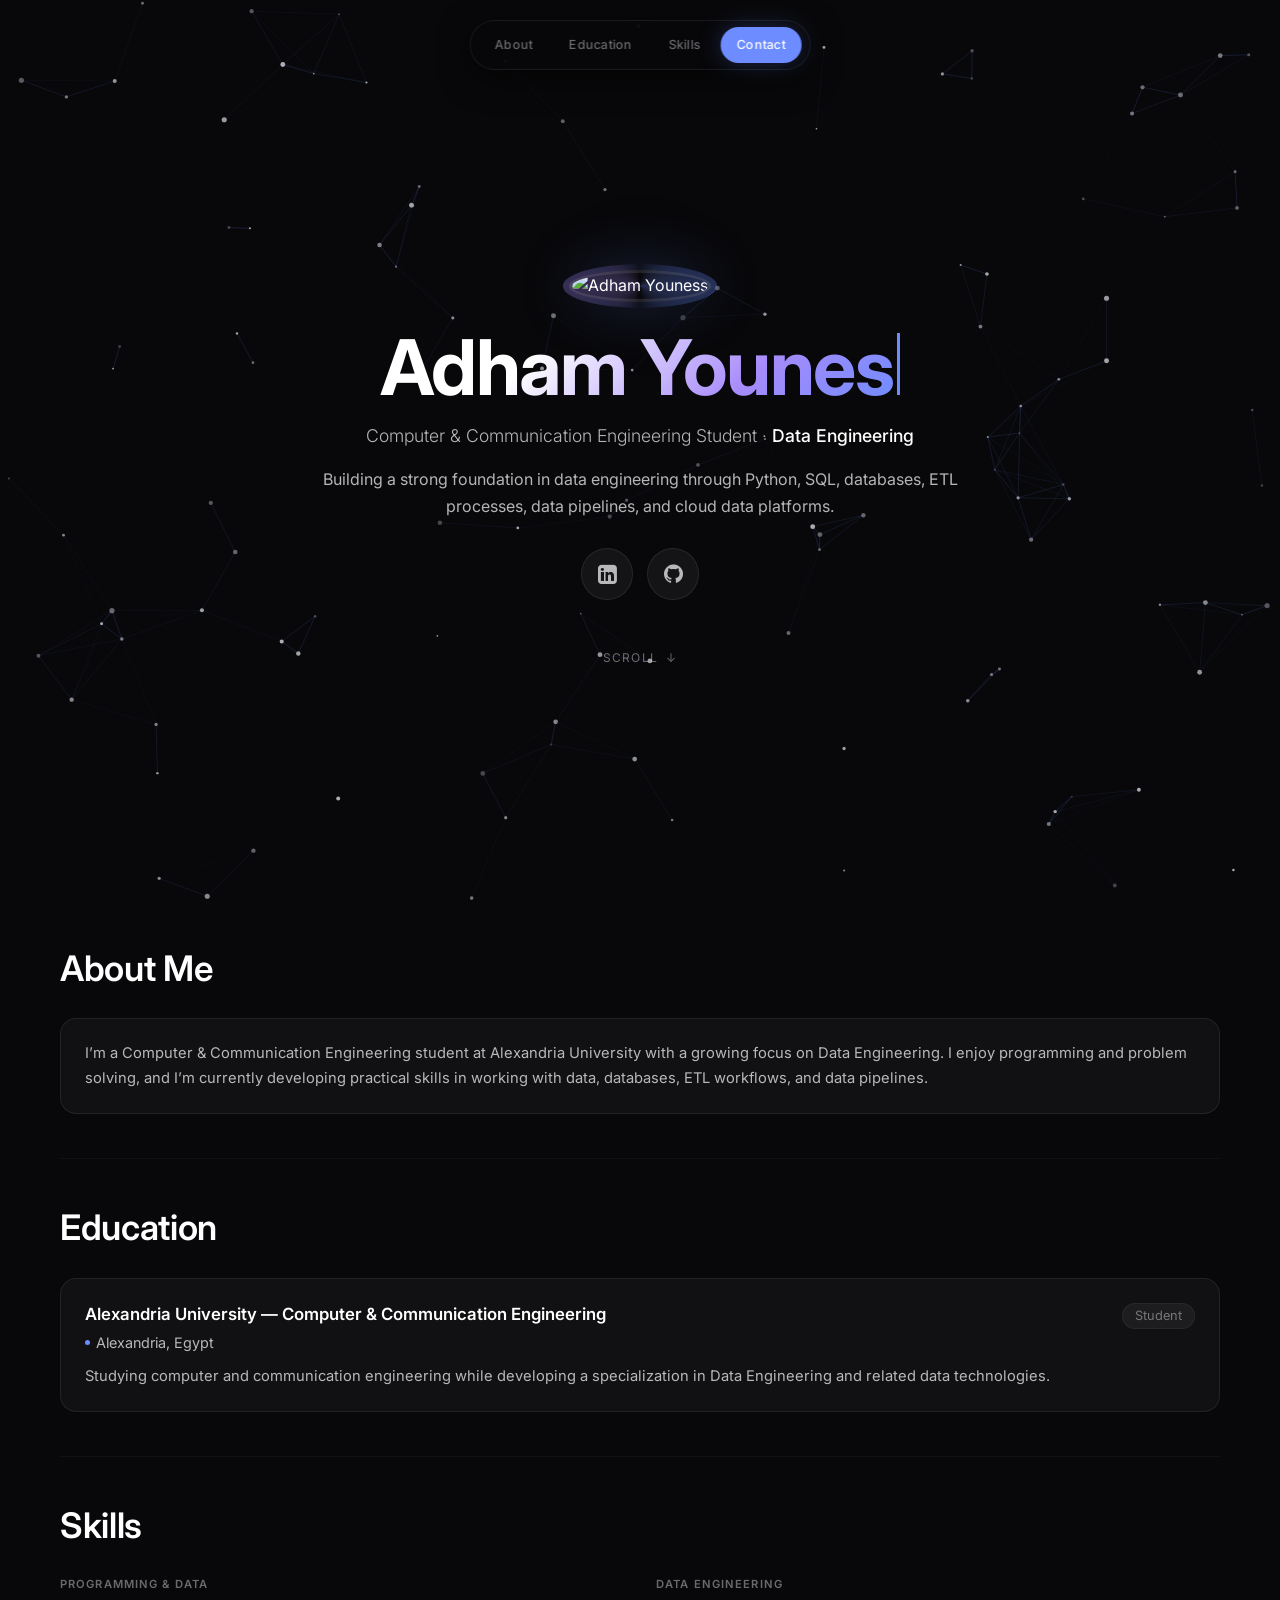
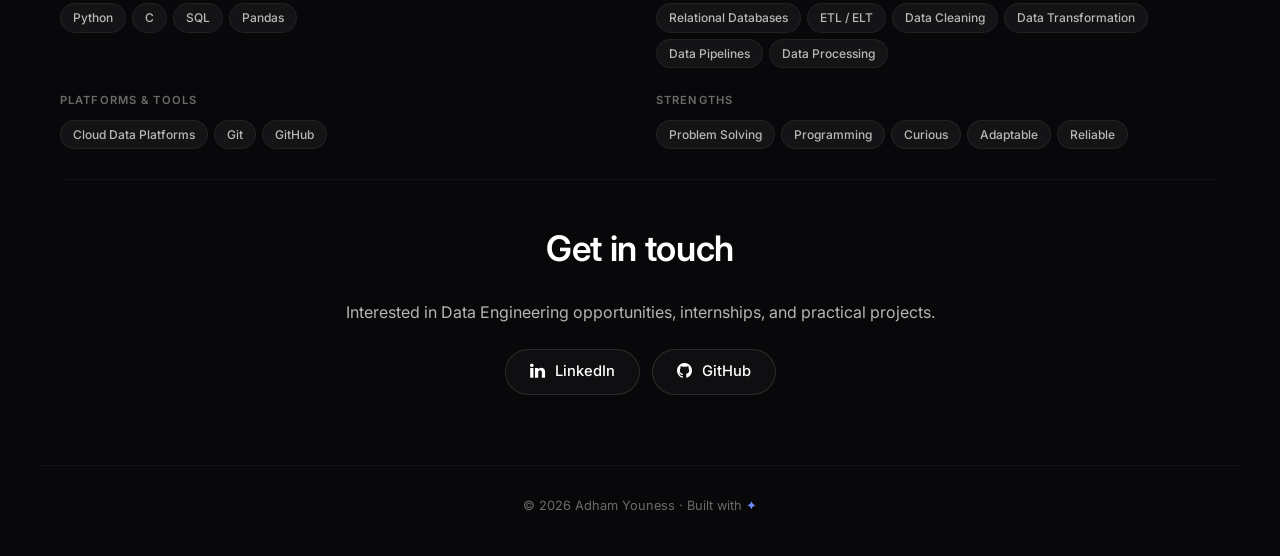
==== index.html @ f1d26a6b "Add files via upload" ====
<!DOCTYPE html>
<html lang="en">
<head>
    <meta charset="UTF-8">
    <meta name="viewport" content="width=device-width, initial-scale=1.0">
    <title>Adham Youness — Data Engineering Student</title>
    <meta name="description" content="Adham Youness — Computer & Communication Engineering student focused on Data Engineering, Python, SQL, databases, ETL and data pipelines.">

    <link rel="preconnect" href="https://fonts.googleapis.com">
    <link rel="preconnect" href="https://fonts.gstatic.com" crossorigin>
    <link href="https://fonts.googleapis.com/css2?family=Inter:opsz,wght@14..32,300;14..32,400;14..32,600;14..32,700&display=swap" rel="stylesheet">
    <link rel="stylesheet" href="https://cdnjs.cloudflare.com/ajax/libs/font-awesome/4.7.0/css/font-awesome.min.css">
    <link rel="stylesheet" href="styles.css">
</head>

<body>
    <div id="scroll-progress"></div>
    <canvas id="particle-canvas"></canvas>

    <nav id="section-nav" aria-label="Section navigation">
        <a href="#about" class="active">About</a>
        <a href="#education">Education</a>
        <a href="#skills">Skills</a>
        <a href="#contact">Contact</a>
    </nav>

    <header id="hero">
        <div id="ppic">
            <img src="Images/profile.jpg" alt="Adham Youness">
        </div>

        <h1 class="user-name">
            <span id="typed-name"></span><span class="cursor"></span>
        </h1>

        <div id="user-info">
            <p class="subtitle">
                Computer & Communication Engineering Student · <strong>Data Engineering</strong>
            </p>

            <p class="bio">
                Building a strong foundation in data engineering through Python, SQL, databases,
                ETL processes, data pipelines, and cloud data platforms.
            </p>

            <div id="links">
                <a href="https://www.linkedin.com/in/adham-youness-449a6b227" target="_blank" rel="noopener" aria-label="LinkedIn">
                    <i class="fa fa-linkedin-square"></i>
                </a>
                <a href="https://github.com/adham678" target="_blank" rel="noopener" aria-label="GitHub">
                    <i class="fa fa-github"></i>
                </a>
            </div>

            <a class="scroll-cue" href="#about">
                <span>Scroll</span>
                <span class="arrow">↓</span>
            </a>
        </div>
    </header>

    <main>
        <section id="about" class="panel will-reveal">
            <h2>About Me</h2>

            <div class="card will-reveal">
                <p>
                    I’m a Computer & Communication Engineering student at Alexandria University
                    with a growing focus on Data Engineering. I enjoy programming and problem
                    solving, and I’m currently developing practical skills in working with data,
                    databases, ETL workflows, and data pipelines.
                </p>
            </div>
        </section>

        <section id="education" class="panel will-reveal">
            <h2>Education</h2>

            <div class="card will-reveal">
                <div class="card-head">
                    <h3>Alexandria University — Computer & Communication Engineering</h3>
                    <span class="date">Student</span>
                </div>
                <div class="org">
                    <span class="dot"></span> Alexandria, Egypt
                </div>
                <p>
                    Studying computer and communication engineering while developing a
                    specialization in Data Engineering and related data technologies.
                </p>
            </div>
        </section>

        <section id="skills" class="panel will-reveal">
            <h2>Skills</h2>

            <div class="skill-groups">
                <div class="skill-group">
                    <h4>Programming & Data</h4>
                    <div class="skill-tags">
                        <span class="skill-tag">Python</span>
                        <span class="skill-tag">C</span>
                        <span class="skill-tag">SQL</span>
                        <span class="skill-tag">Pandas</span>
                    </div>
                </div>

                <div class="skill-group">
                    <h4>Data Engineering</h4>
                    <div class="skill-tags">
                        <span class="skill-tag">Relational Databases</span>
                        <span class="skill-tag">ETL / ELT</span>
                        <span class="skill-tag">Data Cleaning</span>
                        <span class="skill-tag">Data Transformation</span>
                        <span class="skill-tag">Data Pipelines</span>
                        <span class="skill-tag">Data Processing</span>
                    </div>
                </div>

                <div class="skill-group">
                    <h4>Platforms & Tools</h4>
                    <div class="skill-tags">
                        <span class="skill-tag">Cloud Data Platforms</span>
                        <span class="skill-tag">Git</span>
                        <span class="skill-tag">GitHub</span>
                    </div>
                </div>

                <div class="skill-group">
                    <h4>Strengths</h4>
                    <div class="skill-tags">
                        <span class="skill-tag">Problem Solving</span>
                        <span class="skill-tag">Programming</span>
                        <span class="skill-tag">Curious</span>
                        <span class="skill-tag">Adaptable</span>
                        <span class="skill-tag">Reliable</span>
                    </div>
                </div>
            </div>
        </section>

        <section id="contact" class="panel center will-reveal">
            <h2>Get in touch</h2>
            <p class="lede">
                Interested in Data Engineering opportunities, internships, and practical projects.
            </p>

            <div class="contact-links">
                <a class="btn" href="https://www.linkedin.com/in/adham-youness-449a6b227" target="_blank" rel="noopener">
                    <i class="fa fa-linkedin"></i> LinkedIn
                </a>
                <a class="btn" href="https://github.com/adham678" target="_blank" rel="noopener">
                    <i class="fa fa-github"></i> GitHub
                </a>
            </div>
        </section>
    </main>

    <footer>
        <p>© 2026 Adham Youness · Built with <span class="accent">✦</span></p>
    </footer>

    <script src="script.js"></script>
</body>
</html>
---- styles.css ----
/* ---------- RESET & BASE ---------- */
*, *::before, *::after {
    box-sizing: border-box;
    margin: 0;
    padding: 0;
}

:root {
    --bg-primary: #08080a;
    --bg-card: rgba(255, 255, 255, 0.04);
    --border-card: rgba(255, 255, 255, 0.08);
    --text-primary: #ffffff;
    --text-secondary: rgba(255, 255, 255, 0.7);
    --text-muted: rgba(255, 255, 255, 0.4);
    --accent: #6c8cff;
    --accent-glow: rgba(108, 140, 255, 0.25);
    --radius: 16px;
    --transition: 0.4s cubic-bezier(0.25, 0.46, 0.45, 0.94);
}

html {
    scroll-behavior: smooth;
    -webkit-font-smoothing: antialiased;
}

body {
    font-family: 'Inter', -apple-system, BlinkMacSystemFont, 'Segoe UI', Roboto, sans-serif;
    color: var(--text-primary);
    background: var(--bg-primary);
    overflow-x: hidden;
    line-height: 1.6;
}

::selection {
    background: var(--accent);
    color: #fff;
}

/* ---------- CANVAS ---------- */
#particle-canvas {
    position: fixed;
    inset: 0;
    width: 100%;
    height: 100%;
    z-index: 0;
    pointer-events: none;
}

/* ---------- PROGRESS BAR ---------- */
#scroll-progress {
    position: fixed;
    top: 0;
    left: 0;
    height: 3px;
    width: 0%;
    background: linear-gradient(90deg, var(--accent), #a78bfa, var(--accent));
    background-size: 200% 100%;
    z-index: 100;
    border-radius: 0 2px 2px 0;
    box-shadow: 0 0 20px var(--accent-glow);
}

/* ---------- NAV ---------- */
#section-nav {
    position: fixed;
    top: 20px;
    left: 50%;
    transform: translateX(-50%);
    z-index: 50;
    display: flex;
    gap: 4px;
    padding: 6px 8px;
    border-radius: 999px;
    background: rgba(8, 8, 10, 0.7);
    backdrop-filter: blur(16px) saturate(1.4);
    border: 1px solid rgba(255, 255, 255, 0.08);
    box-shadow: 0 8px 32px rgba(0, 0, 0, 0.6);
}

#section-nav a {
    padding: 8px 16px;
    border-radius: 999px;
    font-size: 12.5px;
    font-weight: 500;
    letter-spacing: 0.02em;
    color: var(--text-muted);
    transition: var(--transition);
    white-space: nowrap;
    text-decoration: none;
}

#section-nav a:hover {
    color: var(--text-primary);
}

#section-nav a.active {
    color: #fff;
    background: var(--accent);
    box-shadow: 0 0 24px var(--accent-glow);
}

/* ---------- REVEAL ---------- */
.will-reveal {
    opacity: 0;
    transform: translateY(40px) scale(0.98);
    transition:
        opacity 0.8s cubic-bezier(0.25, 0.46, 0.45, 0.94),
        transform 0.8s cubic-bezier(0.25, 0.46, 0.45, 0.94);
}

.will-reveal.is-visible {
    opacity: 1;
    transform: translateY(0) scale(1);
}

@media (prefers-reduced-motion: reduce) {
    .will-reveal {
        opacity: 1;
        transform: none;
        transition: none;
    }
}

/* ---------- HERO ---------- */
#hero {
    min-height: 100vh;
    display: flex;
    flex-direction: column;
    align-items: center;
    justify-content: center;
    text-align: center;
    padding: 80px 24px 40px;
    position: relative;
    z-index: 1;
}

#ppic {
    position: relative;
}

#ppic img {
    width: 260px;
    height: 260px;
    object-fit: cover;
    object-position: center top;
    border-radius: 50%;
    border: 3px solid rgba(255, 255, 255, 0.1);
    box-shadow: 0 0 60px var(--accent-glow), 0 0 120px rgba(108, 140, 255, 0.08);
    transition: var(--transition);
}

#ppic img:hover {
    transform: scale(1.03);
    box-shadow: 0 0 80px var(--accent-glow), 0 0 160px rgba(108, 140, 255, 0.12);
}

#ppic::after {
    content: '';
    position: absolute;
    inset: -6px;
    border-radius: 50%;
    background: conic-gradient(from 0deg, transparent, var(--accent), transparent, #a78bfa, transparent);
    z-index: -1;
    opacity: 0.3;
    animation: spin-gradient 8s linear infinite;
}

@keyframes spin-gradient {
    to { transform: rotate(360deg); }
}

.user-name {
    font-size: clamp(2.6rem, 7vw, 4.8rem);
    font-weight: 700;
    margin: 24px 0 6px;
    background: linear-gradient(135deg, #ffffff 30%, #a78bfa 70%, var(--accent) 100%);
    -webkit-background-clip: text;
    -webkit-text-fill-color: transparent;
    background-clip: text;
    letter-spacing: -0.02em;
    line-height: 1.1;
}

.user-name .cursor {
    display: inline-block;
    width: 3px;
    height: 0.8em;
    background: var(--accent);
    margin-left: 4px;
    -webkit-text-fill-color: transparent;
    animation: blink 0.8s step-end infinite;
}

@keyframes blink {
    0%, 100% { opacity: 1; }
    50% { opacity: 0; }
}

#user-info {
    max-width: 650px;
}

#user-info .subtitle {
    font-size: 1.1rem;
    color: var(--text-secondary);
    font-weight: 300;
    margin: 6px 0 0;
}

#user-info .subtitle strong {
    color: #fff;
    font-weight: 500;
}

#user-info .bio {
    font-size: 1rem;
    color: var(--text-secondary);
    margin-top: 16px;
    line-height: 1.7;
}

#links {
    display: flex;
    justify-content: center;
    gap: 14px;
    margin-top: 28px;
}

#links a {
    display: flex;
    align-items: center;
    justify-content: center;
    width: 52px;
    height: 52px;
    border-radius: 50%;
    background: rgba(255, 255, 255, 0.05);
    border: 1px solid rgba(255, 255, 255, 0.08);
    color: var(--text-secondary);
    font-size: 22px;
    transition: var(--transition);
    text-decoration: none;
}

#links a:hover {
    background: var(--accent);
    border-color: var(--accent);
    color: #fff;
    transform: translateY(-4px) scale(1.05);
    box-shadow: 0 8px 32px var(--accent-glow);
}

.scroll-cue {
    display: inline-flex;
    align-items: center;
    gap: 8px;
    margin-top: 48px;
    color: var(--text-muted);
    font-size: 12px;
    letter-spacing: 0.1em;
    text-transform: uppercase;
    text-decoration: none;
    transition: var(--transition);
}

.scroll-cue:hover {
    color: var(--text-secondary);
}

.scroll-cue .arrow {
    animation: bob 2s ease-in-out infinite;
}

@keyframes bob {
    0%, 100% { transform: translateY(0); }
    50% { transform: translateY(6px); }
}

/* ---------- MAIN ---------- */
main {
    position: relative;
    z-index: 1;
    max-width: 1200px;
    margin: 0 auto;
    padding: 0 20px 40px;
}

.panel {
    padding: 40px 0 30px;
    border-top: 1px solid rgba(255, 255, 255, 0.04);
}

.panel:first-of-type {
    border-top: none;
}

.panel h2 {
    font-size: clamp(1.6rem, 3vw, 2.2rem);
    font-weight: 600;
    margin-bottom: 22px;
    letter-spacing: -0.01em;
}

.panel.center {
    text-align: center;
}

.lede {
    color: var(--text-secondary);
    font-size: 1rem;
    line-height: 1.8;
    max-width: 72ch;
    margin: 0 auto 22px;
}

/* ---------- CARDS ---------- */
.card {
    background: var(--bg-card);
    border: 1px solid var(--border-card);
    border-radius: var(--radius);
    padding: 22px 24px;
    margin-bottom: 14px;
    backdrop-filter: blur(4px);
    transition: var(--transition);
    position: relative;
    overflow: hidden;
}

.card::before {
    content: '';
    position: absolute;
    inset: 0;
    border-radius: var(--radius);
    background: linear-gradient(135deg, rgba(108, 140, 255, 0.03), transparent 60%);
    opacity: 0;
    transition: var(--transition);
    pointer-events: none;
}

.card:hover {
    border-color: rgba(255, 255, 255, 0.15);
    transform: translateY(-2px);
    box-shadow: 0 8px 40px rgba(0, 0, 0, 0.3);
}

.card:hover::before {
    opacity: 1;
}

.card-head {
    display: flex;
    flex-wrap: wrap;
    justify-content: space-between;
    align-items: baseline;
    gap: 6px 16px;
    margin-bottom: 2px;
}

.card h3 {
    font-size: 1.05rem;
    font-weight: 600;
    color: #fff;
}

.card .date {
    font-size: 0.8rem;
    color: var(--text-muted);
    white-space: nowrap;
    font-weight: 400;
    background: rgba(255, 255, 255, 0.05);
    padding: 2px 12px;
    border-radius: 999px;
    border: 1px solid rgba(255, 255, 255, 0.05);
}

.card .org {
    font-size: 0.9rem;
    color: var(--text-secondary);
    margin-bottom: 10px;
    display: flex;
    align-items: center;
    gap: 6px;
}

.card .org .dot {
    width: 5px;
    height: 5px;
    border-radius: 50%;
    background: var(--accent);
}

.card p {
    color: var(--text-secondary);
    font-size: 0.92rem;
    line-height: 1.7;
}

/* ---------- SKILLS ---------- */
.skill-groups {
    display: grid;
    grid-template-columns: 1fr 1fr;
    gap: 24px 32px;
}

.skill-group h4 {
    font-size: 0.7rem;
    letter-spacing: 0.1em;
    text-transform: uppercase;
    color: var(--text-muted);
    margin-bottom: 10px;
    font-weight: 600;
}

.skill-tags {
    display: flex;
    flex-wrap: wrap;
    gap: 6px;
}

.skill-tag {
    font-size: 0.75rem;
    font-weight: 500;
    color: var(--text-secondary);
    background: rgba(255, 255, 255, 0.05);
    border: 1px solid rgba(255, 255, 255, 0.06);
    padding: 4px 12px;
    border-radius: 999px;
    transition: var(--transition);
    cursor: default;
}

.skill-tag:hover {
    background: var(--accent);
    color: #fff;
    border-color: var(--accent);
    transform: scale(1.04);
    box-shadow: 0 4px 20px var(--accent-glow);
}

/* ---------- CONTACT ---------- */
.contact-links {
    display: flex;
    justify-content: center;
    gap: 12px;
    flex-wrap: wrap;
}

.btn {
    display: inline-flex;
    align-items: center;
    gap: 10px;
    padding: 10px 24px;
    border-radius: 999px;
    border: 1px solid rgba(255, 255, 255, 0.12);
    color: #fff;
    font-size: 0.92rem;
    font-weight: 500;
    text-decoration: none;
    transition: var(--transition);
    background: rgba(255, 255, 255, 0.03);
}

.btn:hover {
    background: var(--accent);
    border-color: var(--accent);
    transform: translateY(-3px);
    box-shadow: 0 8px 32px var(--accent-glow);
}

.btn i {
    font-size: 1.1rem;
}

/* ---------- FOOTER ---------- */
footer {
    position: relative;
    z-index: 1;
    text-align: center;
    padding: 30px 24px 40px;
    color: var(--text-muted);
    font-size: 0.8rem;
    border-top: 1px solid rgba(255, 255, 255, 0.04);
    max-width: 1200px;
    margin: 0 auto;
}

.accent {
    color: var(--accent);
}

/* ---------- RESPONSIVE ---------- */
@media (max-width: 640px) {
    #section-nav {
        top: auto;
        bottom: 16px;
        max-width: calc(100% - 32px);
        overflow-x: auto;
        gap: 2px;
        padding: 5px 6px;
        border-radius: 14px;
    }

    #section-nav a {
        padding: 6px 12px;
        font-size: 11px;
    }

    #hero {
        min-height: 92vh;
        padding: 60px 16px 20px;
    }

    #ppic img {
        width: 180px;
        height: 180px;
    }

    .user-name {
        font-size: 2.2rem;
    }

    #user-info .subtitle {
        font-size: 0.95rem;
    }

    #user-info .bio {
        font-size: 0.9rem;
    }

    #links a {
        width: 44px;
        height: 44px;
        font-size: 18px;
    }

    .panel {
        padding: 30px 0 20px;
    }

    .card {
        padding: 16px 18px;
    }

    .card h3 {
        font-size: 0.95rem;
    }

    .skill-groups {
        grid-template-columns: 1fr;
        gap: 20px;
    }

    .btn {
        padding: 8px 18px;
        font-size: 0.85rem;
    }

    .scroll-cue {
        margin-top: 32px;
    }
}

@media (max-width: 400px) {
    #section-nav a {
        padding: 4px 10px;
        font-size: 10px;
    }

    .card-head {
        flex-direction: column;
        align-items: flex-start;
    }
}
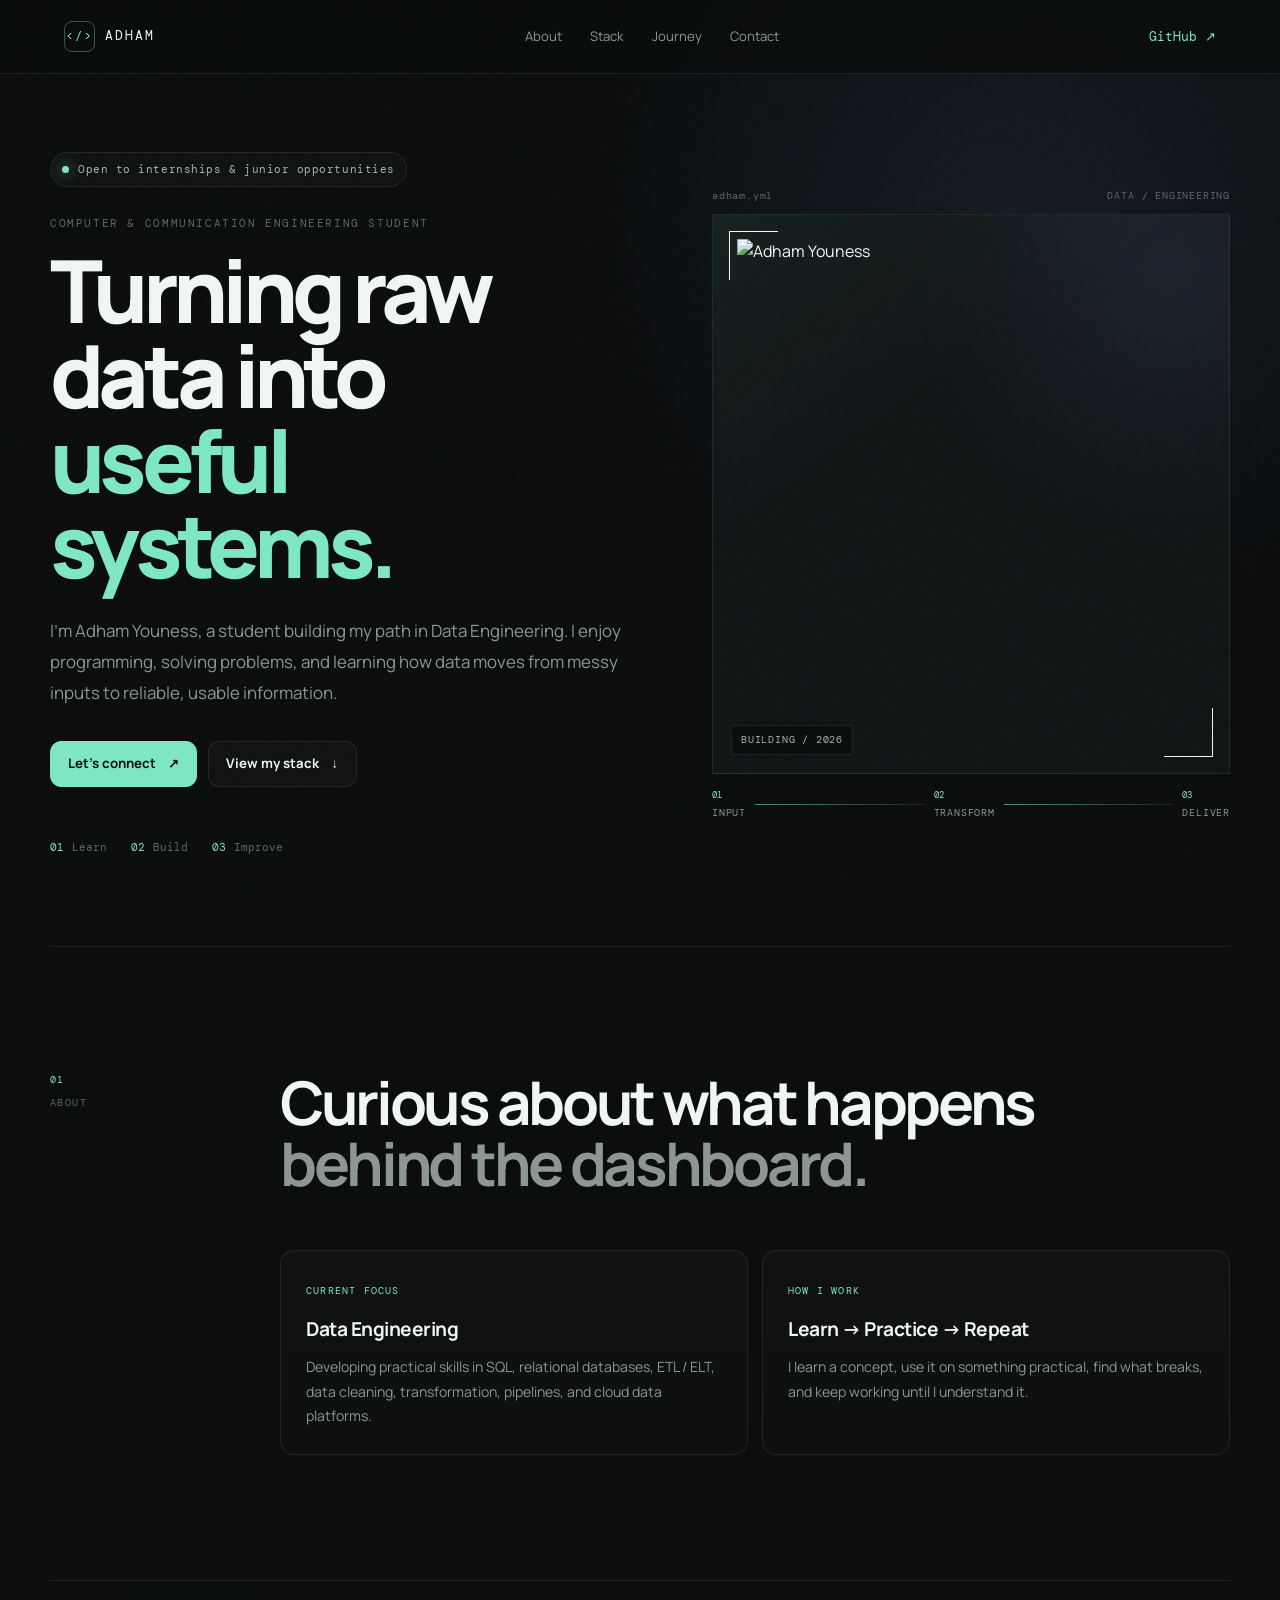
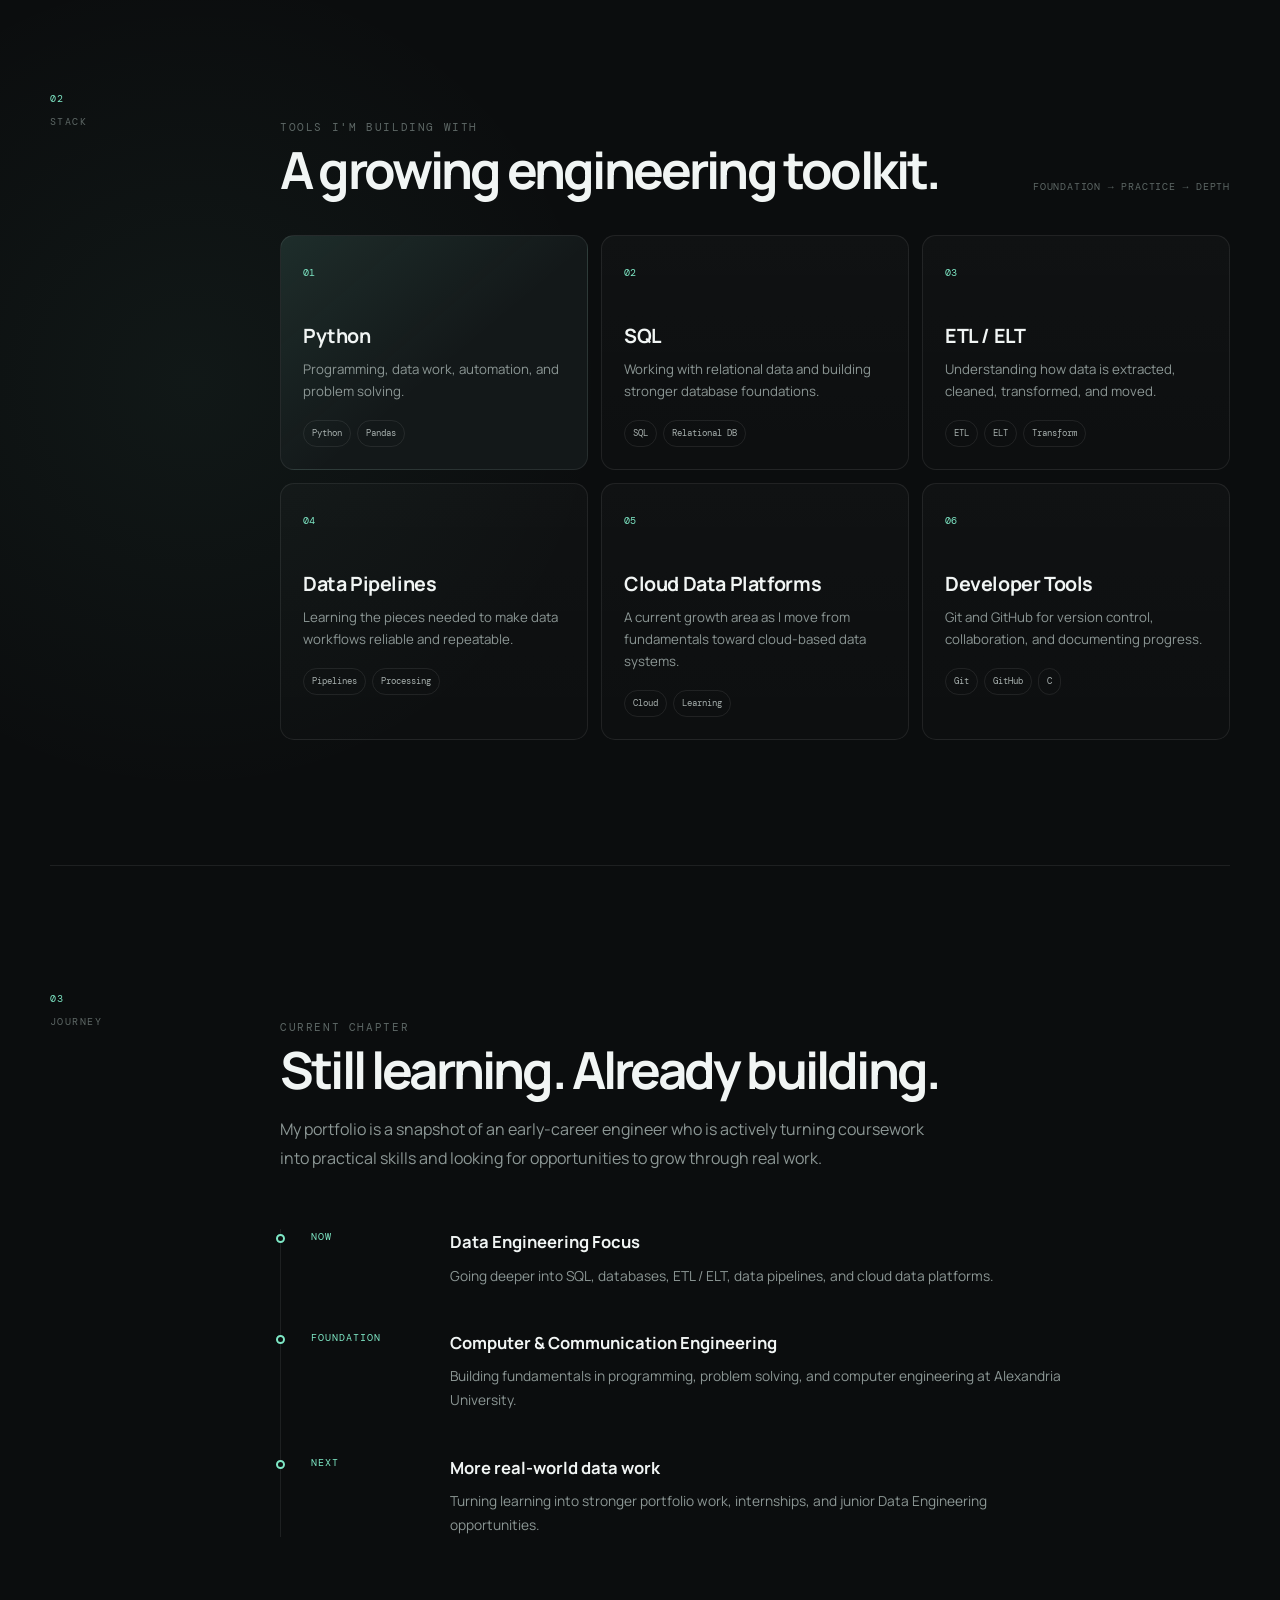
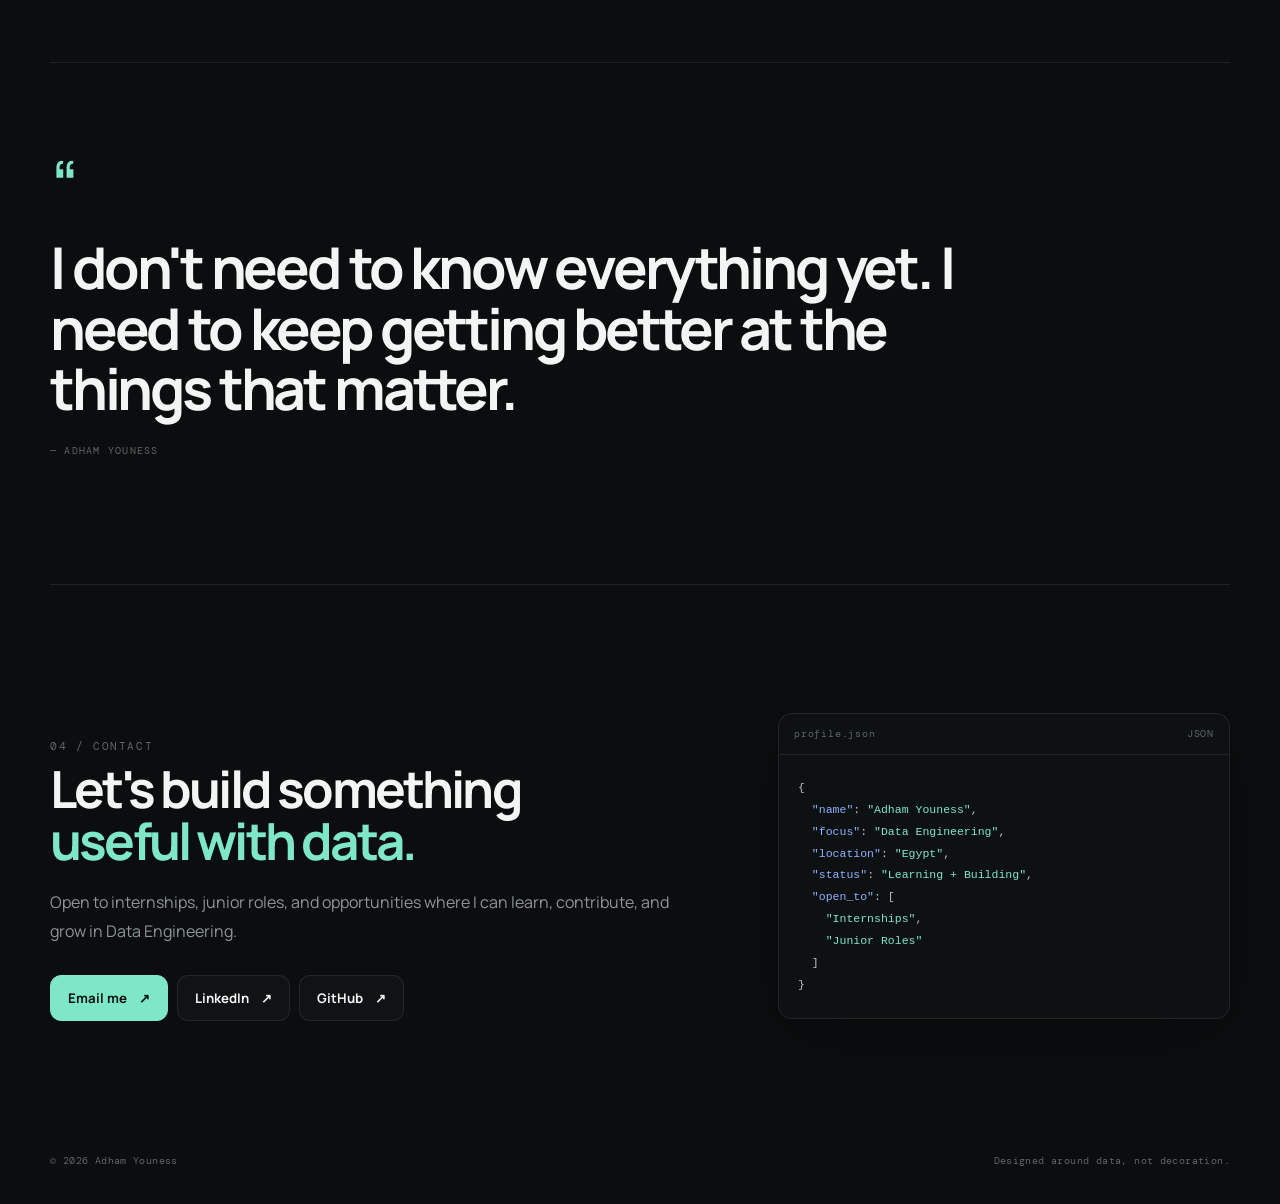
==== commit 74e11d55: "Add files via upload" ====
--- a/index.html
+++ b/index.html
@@ -3,161 +3,341 @@
 <head>
     <meta charset="UTF-8">
     <meta name="viewport" content="width=device-width, initial-scale=1.0">
-    <title>Adham Youness — Data Engineering Student</title>
-    <meta name="description" content="Adham Youness — Computer & Communication Engineering student focused on Data Engineering, Python, SQL, databases, ETL and data pipelines.">
+
+    <title>Adham Youness — Data Engineering</title>
+    <meta name="description" content="Adham Youness — Computer & Communication Engineering student focused on Data Engineering, Python, SQL, ETL and data pipelines.">
 
     <link rel="preconnect" href="https://fonts.googleapis.com">
     <link rel="preconnect" href="https://fonts.gstatic.com" crossorigin>
-    <link href="https://fonts.googleapis.com/css2?family=Inter:opsz,wght@14..32,300;14..32,400;14..32,600;14..32,700&display=swap" rel="stylesheet">
-    <link rel="stylesheet" href="https://cdnjs.cloudflare.com/ajax/libs/font-awesome/4.7.0/css/font-awesome.min.css">
+    <link href="https://fonts.googleapis.com/css2?family=DM+Mono:wght@400;500&family=Manrope:wght@400;500;600;700;800&display=swap" rel="stylesheet">
     <link rel="stylesheet" href="styles.css">
 </head>
-
 <body>
-    <div id="scroll-progress"></div>
-    <canvas id="particle-canvas"></canvas>
-
-    <nav id="section-nav" aria-label="Section navigation">
-        <a href="#about" class="active">About</a>
-        <a href="#education">Education</a>
-        <a href="#skills">Skills</a>
-        <a href="#contact">Contact</a>
-    </nav>
-
-    <header id="hero">
-        <div id="ppic">
-            <img src="Images/profile.jpg" alt="Adham Youness">
-        </div>
-
-        <h1 class="user-name">
-            <span id="typed-name"></span><span class="cursor"></span>
-        </h1>
-
-        <div id="user-info">
-            <p class="subtitle">
-                Computer & Communication Engineering Student · <strong>Data Engineering</strong>
-            </p>
-
-            <p class="bio">
-                Building a strong foundation in data engineering through Python, SQL, databases,
-                ETL processes, data pipelines, and cloud data platforms.
-            </p>
-
-            <div id="links">
-                <a href="https://www.linkedin.com/in/adham-youness-449a6b227" target="_blank" rel="noopener" aria-label="LinkedIn">
-                    <i class="fa fa-linkedin-square"></i>
-                </a>
-                <a href="https://github.com/adham678" target="_blank" rel="noopener" aria-label="GitHub">
-                    <i class="fa fa-github"></i>
-                </a>
-            </div>
-
-            <a class="scroll-cue" href="#about">
-                <span>Scroll</span>
-                <span class="arrow">↓</span>
-            </a>
-        </div>
+    <div class="noise"></div>
+
+    <header class="topbar">
+        <a class="brand" href="#home" aria-label="Adham Youness home">
+            <span class="brand-mark">&lt;/&gt;</span>
+            <span>ADHAM</span>
+        </a>
+
+        <nav class="desktop-nav">
+            <a href="#about">About</a>
+            <a href="#stack">Stack</a>
+            <a href="#journey">Journey</a>
+            <a href="#contact">Contact</a>
+        </nav>
+
+        <a class="top-link" href="https://github.com/adham678" target="_blank" rel="noopener">
+            GitHub ↗
+        </a>
     </header>
 
-    <main>
-        <section id="about" class="panel will-reveal">
-            <h2>About Me</h2>
-
-            <div class="card will-reveal">
+    <main id="home">
+        <!-- HERO -->
+        <section class="hero section">
+            <div class="hero-copy">
+                <div class="eyebrow">
+                    <span class="status-dot"></span>
+                    Open to internships &amp; junior opportunities
+                </div>
+
+                <p class="mono-label">COMPUTER &amp; COMMUNICATION ENGINEERING STUDENT</p>
+
+                <h1>
+                    Turning raw data into
+                    <span class="accent-word">useful systems.</span>
+                </h1>
+
+                <p class="hero-text">
+                    I'm Adham Youness, a student building my path in Data Engineering.
+                    I enjoy programming, solving problems, and learning how data moves
+                    from messy inputs to reliable, usable information.
+                </p>
+
+                <div class="hero-actions">
+                    <a class="button button-primary" href="#contact">Let's connect <span>↗</span></a>
+                    <a class="button button-ghost" href="#stack">View my stack <span>↓</span></a>
+                </div>
+
+                <div class="mini-proof">
+                    <div>
+                        <span class="mini-number">01</span>
+                        <span>Learn</span>
+                    </div>
+                    <div>
+                        <span class="mini-number">02</span>
+                        <span>Build</span>
+                    </div>
+                    <div>
+                        <span class="mini-number">03</span>
+                        <span>Improve</span>
+                    </div>
+                </div>
+            </div>
+
+            <div class="hero-visual">
+                <div class="visual-topline">
+                    <span>adham.yml</span>
+                    <span>DATA / ENGINEERING</span>
+                </div>
+
+                <div class="photo-frame">
+                    <div class="photo-glow"></div>
+                    <img src="assets/profile.jpg" alt="Adham Youness">
+                    <div class="photo-tag">BUILDING / 2026</div>
+                </div>
+
+                <div class="pipeline">
+                    <div class="pipeline-step">
+                        <span class="pipeline-index">01</span>
+                        <span class="pipeline-name">INPUT</span>
+                    </div>
+                    <span class="pipeline-line"></span>
+                    <div class="pipeline-step">
+                        <span class="pipeline-index">02</span>
+                        <span class="pipeline-name">TRANSFORM</span>
+                    </div>
+                    <span class="pipeline-line"></span>
+                    <div class="pipeline-step">
+                        <span class="pipeline-index">03</span>
+                        <span class="pipeline-name">DELIVER</span>
+                    </div>
+                </div>
+            </div>
+        </section>
+
+        <!-- ABOUT -->
+        <section id="about" class="section two-col">
+            <div class="section-label">
+                <span>01</span>
+                <p>ABOUT</p>
+            </div>
+
+            <div class="section-content about-content">
+                <p class="display-copy">
+                    Curious about what happens
+                    <span>behind the dashboard.</span>
+                </p>
+
+                <div class="about-grid">
+                    <div class="about-card">
+                        <span class="card-kicker">CURRENT FOCUS</span>
+                        <h3>Data Engineering</h3>
+                        <p>
+                            Developing practical skills in SQL, relational databases,
+                            ETL / ELT, data cleaning, transformation, pipelines, and
+                            cloud data platforms.
+                        </p>
+                    </div>
+
+                    <div class="about-card">
+                        <span class="card-kicker">HOW I WORK</span>
+                        <h3>Learn → Practice → Repeat</h3>
+                        <p>
+                            I learn a concept, use it on something practical, find what
+                            breaks, and keep working until I understand it.
+                        </p>
+                    </div>
+                </div>
+            </div>
+        </section>
+
+        <!-- STACK -->
+        <section id="stack" class="section two-col stack-section">
+            <div class="section-label">
+                <span>02</span>
+                <p>STACK</p>
+            </div>
+
+            <div class="section-content">
+                <div class="stack-heading">
+                    <div>
+                        <p class="mono-label">TOOLS I'M BUILDING WITH</p>
+                        <h2>A growing engineering toolkit.</h2>
+                    </div>
+                    <span class="stack-note">FOUNDATION → PRACTICE → DEPTH</span>
+                </div>
+
+                <div class="stack-grid">
+                    <article class="stack-card featured">
+                        <span class="stack-num">01</span>
+                        <h3>Python</h3>
+                        <p>Programming, data work, automation, and problem solving.</p>
+                        <div class="tag-row">
+                            <span>Python</span>
+                            <span>Pandas</span>
+                        </div>
+                    </article>
+
+                    <article class="stack-card">
+                        <span class="stack-num">02</span>
+                        <h3>SQL</h3>
+                        <p>Working with relational data and building stronger database foundations.</p>
+                        <div class="tag-row">
+                            <span>SQL</span>
+                            <span>Relational DB</span>
+                        </div>
+                    </article>
+
+                    <article class="stack-card">
+                        <span class="stack-num">03</span>
+                        <h3>ETL / ELT</h3>
+                        <p>Understanding how data is extracted, cleaned, transformed, and moved.</p>
+                        <div class="tag-row">
+                            <span>ETL</span>
+                            <span>ELT</span>
+                            <span>Transform</span>
+                        </div>
+                    </article>
+
+                    <article class="stack-card">
+                        <span class="stack-num">04</span>
+                        <h3>Data Pipelines</h3>
+                        <p>Learning the pieces needed to make data workflows reliable and repeatable.</p>
+                        <div class="tag-row">
+                            <span>Pipelines</span>
+                            <span>Processing</span>
+                        </div>
+                    </article>
+
+                    <article class="stack-card">
+                        <span class="stack-num">05</span>
+                        <h3>Cloud Data Platforms</h3>
+                        <p>A current growth area as I move from fundamentals toward cloud-based data systems.</p>
+                        <div class="tag-row">
+                            <span>Cloud</span>
+                            <span>Learning</span>
+                        </div>
+                    </article>
+
+                    <article class="stack-card">
+                        <span class="stack-num">06</span>
+                        <h3>Developer Tools</h3>
+                        <p>Git and GitHub for version control, collaboration, and documenting progress.</p>
+                        <div class="tag-row">
+                            <span>Git</span>
+                            <span>GitHub</span>
+                            <span>C</span>
+                        </div>
+                    </article>
+                </div>
+            </div>
+        </section>
+
+        <!-- JOURNEY -->
+        <section id="journey" class="section two-col">
+            <div class="section-label">
+                <span>03</span>
+                <p>JOURNEY</p>
+            </div>
+
+            <div class="section-content">
+                <div class="journey-intro">
+                    <p class="mono-label">CURRENT CHAPTER</p>
+                    <h2>Still learning. Already building.</h2>
+                    <p>
+                        My portfolio is a snapshot of an early-career engineer who is
+                        actively turning coursework into practical skills and looking
+                        for opportunities to grow through real work.
+                    </p>
+                </div>
+
+                <div class="timeline">
+                    <div class="timeline-item">
+                        <div class="timeline-dot"></div>
+                        <div class="timeline-meta">NOW</div>
+                        <div>
+                            <h3>Data Engineering Focus</h3>
+                            <p>
+                                Going deeper into SQL, databases, ETL / ELT, data pipelines,
+                                and cloud data platforms.
+                            </p>
+                        </div>
+                    </div>
+
+                    <div class="timeline-item">
+                        <div class="timeline-dot"></div>
+                        <div class="timeline-meta">FOUNDATION</div>
+                        <div>
+                            <h3>Computer &amp; Communication Engineering</h3>
+                            <p>
+                                Building fundamentals in programming, problem solving,
+                                and computer engineering at Alexandria University.
+                            </p>
+                        </div>
+                    </div>
+
+                    <div class="timeline-item">
+                        <div class="timeline-dot"></div>
+                        <div class="timeline-meta">NEXT</div>
+                        <div>
+                            <h3>More real-world data work</h3>
+                            <p>
+                                Turning learning into stronger portfolio work, internships,
+                                and junior Data Engineering opportunities.
+                            </p>
+                        </div>
+                    </div>
+                </div>
+            </div>
+        </section>
+
+        <!-- PERSONAL SIGNAL -->
+        <section class="quote-section section">
+            <div class="quote-mark">“</div>
+            <blockquote>
+                I don't need to know everything yet.
+                I need to keep getting better at the things that matter.
+            </blockquote>
+            <p>— ADHAM YOUNESS</p>
+        </section>
+
+        <!-- CONTACT -->
+        <section id="contact" class="section contact-section">
+            <div class="contact-main">
+                <p class="mono-label">04 / CONTACT</p>
+                <h2>Let's build something<br><span>useful with data.</span></h2>
                 <p>
-                    I’m a Computer & Communication Engineering student at Alexandria University
-                    with a growing focus on Data Engineering. I enjoy programming and problem
-                    solving, and I’m currently developing practical skills in working with data,
-                    databases, ETL workflows, and data pipelines.
+                    Open to internships, junior roles, and opportunities where I can
+                    learn, contribute, and grow in Data Engineering.
                 </p>
-            </div>
-        </section>
-
-        <section id="education" class="panel will-reveal">
-            <h2>Education</h2>
-
-            <div class="card will-reveal">
-                <div class="card-head">
-                    <h3>Alexandria University — Computer & Communication Engineering</h3>
-                    <span class="date">Student</span>
-                </div>
-                <div class="org">
-                    <span class="dot"></span> Alexandria, Egypt
-                </div>
-                <p>
-                    Studying computer and communication engineering while developing a
-                    specialization in Data Engineering and related data technologies.
-                </p>
-            </div>
-        </section>
-
-        <section id="skills" class="panel will-reveal">
-            <h2>Skills</h2>
-
-            <div class="skill-groups">
-                <div class="skill-group">
-                    <h4>Programming & Data</h4>
-                    <div class="skill-tags">
-                        <span class="skill-tag">Python</span>
-                        <span class="skill-tag">C</span>
-                        <span class="skill-tag">SQL</span>
-                        <span class="skill-tag">Pandas</span>
-                    </div>
-                </div>
-
-                <div class="skill-group">
-                    <h4>Data Engineering</h4>
-                    <div class="skill-tags">
-                        <span class="skill-tag">Relational Databases</span>
-                        <span class="skill-tag">ETL / ELT</span>
-                        <span class="skill-tag">Data Cleaning</span>
-                        <span class="skill-tag">Data Transformation</span>
-                        <span class="skill-tag">Data Pipelines</span>
-                        <span class="skill-tag">Data Processing</span>
-                    </div>
-                </div>
-
-                <div class="skill-group">
-                    <h4>Platforms & Tools</h4>
-                    <div class="skill-tags">
-                        <span class="skill-tag">Cloud Data Platforms</span>
-                        <span class="skill-tag">Git</span>
-                        <span class="skill-tag">GitHub</span>
-                    </div>
-                </div>
-
-                <div class="skill-group">
-                    <h4>Strengths</h4>
-                    <div class="skill-tags">
-                        <span class="skill-tag">Problem Solving</span>
-                        <span class="skill-tag">Programming</span>
-                        <span class="skill-tag">Curious</span>
-                        <span class="skill-tag">Adaptable</span>
-                        <span class="skill-tag">Reliable</span>
-                    </div>
-                </div>
-            </div>
-        </section>
-
-        <section id="contact" class="panel center will-reveal">
-            <h2>Get in touch</h2>
-            <p class="lede">
-                Interested in Data Engineering opportunities, internships, and practical projects.
-            </p>
-
-            <div class="contact-links">
-                <a class="btn" href="https://www.linkedin.com/in/adham-youness-449a6b227" target="_blank" rel="noopener">
-                    <i class="fa fa-linkedin"></i> LinkedIn
-                </a>
-                <a class="btn" href="https://github.com/adham678" target="_blank" rel="noopener">
-                    <i class="fa fa-github"></i> GitHub
-                </a>
+
+                <div class="contact-actions">
+                    <a class="button button-primary" href="mailto:YOUR_EMAIL@example.com">
+                        Email me <span>↗</span>
+                    </a>
+                    <a class="button button-ghost" href="https://www.linkedin.com/in/adham-youness-449a6b227" target="_blank" rel="noopener">
+                        LinkedIn <span>↗</span>
+                    </a>
+                    <a class="button button-ghost" href="https://github.com/adham678" target="_blank" rel="noopener">
+                        GitHub <span>↗</span>
+                    </a>
+                </div>
+            </div>
+
+            <div class="contact-code">
+                <div class="code-head">
+                    <span>profile.json</span>
+                    <span>JSON</span>
+                </div>
+<pre><code>{
+  <span class="code-key">"name"</span>: <span class="code-string">"Adham Youness"</span>,
+  <span class="code-key">"focus"</span>: <span class="code-string">"Data Engineering"</span>,
+  <span class="code-key">"location"</span>: <span class="code-string">"Egypt"</span>,
+  <span class="code-key">"status"</span>: <span class="code-string">"Learning + Building"</span>,
+  <span class="code-key">"open_to"</span>: [
+    <span class="code-string">"Internships"</span>,
+    <span class="code-string">"Junior Roles"</span>
+  ]
+}</code></pre>
             </div>
         </section>
     </main>
 
     <footer>
-        <p>© 2026 Adham Youness · Built with <span class="accent">✦</span></p>
+        <span>© 2026 Adham Youness</span>
+        <span>Designed around data, not decoration.</span>
     </footer>
 
     <script src="script.js"></script>
--- a/styles.css
+++ b/styles.css
@@ -1,572 +1,802 @@
-/* ---------- RESET & BASE ---------- */
-*, *::before, *::after {
-    box-sizing: border-box;
-    margin: 0;
-    padding: 0;
-}
+/* ==============================
+   ADHAM YOUNESS — PORTFOLIO V2
+   ============================== */
 
 :root {
-    --bg-primary: #08080a;
-    --bg-card: rgba(255, 255, 255, 0.04);
-    --border-card: rgba(255, 255, 255, 0.08);
-    --text-primary: #ffffff;
-    --text-secondary: rgba(255, 255, 255, 0.7);
-    --text-muted: rgba(255, 255, 255, 0.4);
-    --accent: #6c8cff;
-    --accent-glow: rgba(108, 140, 255, 0.25);
-    --radius: 16px;
-    --transition: 0.4s cubic-bezier(0.25, 0.46, 0.45, 0.94);
-}
-
-html {
-    scroll-behavior: smooth;
-    -webkit-font-smoothing: antialiased;
-}
+    --bg: #0b0d0e;
+    --bg-2: #101415;
+    --panel: #131819;
+    --panel-2: #181d1e;
+    --text: #f1f5f4;
+    --muted: #8c9795;
+    --faint: #5d6765;
+    --line: rgba(255,255,255,.08);
+    --accent: #7ee7c5;
+    --accent-2: #8ca7ff;
+    --accent-soft: rgba(126,231,197,.11);
+    --mono: "DM Mono", monospace;
+    --sans: "Manrope", sans-serif;
+    --ease: cubic-bezier(.2,.7,.2,1);
+}
+
+* { box-sizing: border-box; margin: 0; padding: 0; }
+
+html { scroll-behavior: smooth; }
 
 body {
-    font-family: 'Inter', -apple-system, BlinkMacSystemFont, 'Segoe UI', Roboto, sans-serif;
-    color: var(--text-primary);
-    background: var(--bg-primary);
+    min-width: 320px;
+    background:
+        radial-gradient(circle at 80% 5%, rgba(140,167,255,.09), transparent 28rem),
+        radial-gradient(circle at 15% 45%, rgba(126,231,197,.05), transparent 26rem),
+        var(--bg);
+    color: var(--text);
+    font-family: var(--sans);
+    line-height: 1.6;
     overflow-x: hidden;
-    line-height: 1.6;
-}
-
-::selection {
-    background: var(--accent);
-    color: #fff;
-}
-
-/* ---------- CANVAS ---------- */
-#particle-canvas {
+}
+
+a { color: inherit; text-decoration: none; }
+
+.noise {
     position: fixed;
     inset: 0;
-    width: 100%;
-    height: 100%;
-    z-index: 0;
     pointer-events: none;
-}
-
-/* ---------- PROGRESS BAR ---------- */
-#scroll-progress {
-    position: fixed;
+    z-index: 20;
+    opacity: .035;
+    background-image: url("data:image/svg+xml,%3Csvg viewBox='0 0 160 160' xmlns='http://www.w3.org/2000/svg'%3E%3Cfilter id='n'%3E%3CfeTurbulence type='fractalNoise' baseFrequency='.9' numOctaves='4' stitchTiles='stitch'/%3E%3C/filter%3E%3Crect width='100%25' height='100%25' filter='url(%23n)' opacity='.5'/%3E%3C/svg%3E");
+}
+
+.topbar {
+    position: sticky;
     top: 0;
-    left: 0;
-    height: 3px;
-    width: 0%;
-    background: linear-gradient(90deg, var(--accent), #a78bfa, var(--accent));
-    background-size: 200% 100%;
-    z-index: 100;
-    border-radius: 0 2px 2px 0;
-    box-shadow: 0 0 20px var(--accent-glow);
-}
-
-/* ---------- NAV ---------- */
-#section-nav {
-    position: fixed;
-    top: 20px;
-    left: 50%;
-    transform: translateX(-50%);
-    z-index: 50;
-    display: flex;
-    gap: 4px;
-    padding: 6px 8px;
+    z-index: 30;
+    height: 74px;
+    display: flex;
+    align-items: center;
+    justify-content: space-between;
+    padding: 0 clamp(20px, 5vw, 72px);
+    background: rgba(11,13,14,.78);
+    border-bottom: 1px solid var(--line);
+    backdrop-filter: blur(18px);
+}
+
+.brand {
+    display: inline-flex;
+    gap: 10px;
+    align-items: center;
+    font-family: var(--mono);
+    font-size: .8rem;
+    letter-spacing: .15em;
+}
+
+.brand-mark {
+    display: grid;
+    place-items: center;
+    width: 31px;
+    height: 31px;
+    color: var(--accent);
+    border: 1px solid rgba(126,231,197,.35);
+    border-radius: 8px;
+    font-size: .74rem;
+}
+
+.desktop-nav {
+    display: flex;
+    gap: 28px;
+}
+
+.desktop-nav a,
+.top-link {
+    color: var(--muted);
+    font-size: .82rem;
+    transition: color .25s ease;
+}
+
+.desktop-nav a:hover,
+.top-link:hover { color: var(--text); }
+
+.top-link {
+    font-family: var(--mono);
+    color: var(--accent);
+}
+
+.section {
+    width: min(1180px, calc(100% - 40px));
+    margin-inline: auto;
+}
+
+.hero {
+    min-height: calc(100vh - 74px);
+    display: grid;
+    grid-template-columns: 1.05fr .95fr;
+    gap: clamp(40px, 7vw, 110px);
+    align-items: center;
+    padding: 78px 0 90px;
+}
+
+.hero-copy { max-width: 710px; }
+
+.eyebrow {
+    display: inline-flex;
+    gap: 9px;
+    align-items: center;
+    padding: 8px 11px;
+    border: 1px solid var(--line);
+    background: rgba(255,255,255,.025);
+    color: #aab3b1;
     border-radius: 999px;
-    background: rgba(8, 8, 10, 0.7);
-    backdrop-filter: blur(16px) saturate(1.4);
-    border: 1px solid rgba(255, 255, 255, 0.08);
-    box-shadow: 0 8px 32px rgba(0, 0, 0, 0.6);
-}
-
-#section-nav a {
-    padding: 8px 16px;
-    border-radius: 999px;
-    font-size: 12.5px;
-    font-weight: 500;
-    letter-spacing: 0.02em;
-    color: var(--text-muted);
-    transition: var(--transition);
-    white-space: nowrap;
-    text-decoration: none;
-}
-
-#section-nav a:hover {
-    color: var(--text-primary);
-}
-
-#section-nav a.active {
-    color: #fff;
+    font-family: var(--mono);
+    font-size: .68rem;
+    letter-spacing: .05em;
+}
+
+.status-dot {
+    width: 7px;
+    height: 7px;
+    border-radius: 50%;
     background: var(--accent);
-    box-shadow: 0 0 24px var(--accent-glow);
-}
-
-/* ---------- REVEAL ---------- */
-.will-reveal {
-    opacity: 0;
-    transform: translateY(40px) scale(0.98);
-    transition:
-        opacity 0.8s cubic-bezier(0.25, 0.46, 0.45, 0.94),
-        transform 0.8s cubic-bezier(0.25, 0.46, 0.45, 0.94);
-}
-
-.will-reveal.is-visible {
-    opacity: 1;
-    transform: translateY(0) scale(1);
-}
-
-@media (prefers-reduced-motion: reduce) {
-    .will-reveal {
-        opacity: 1;
-        transform: none;
-        transition: none;
-    }
-}
-
-/* ---------- HERO ---------- */
-#hero {
-    min-height: 100vh;
-    display: flex;
-    flex-direction: column;
+    box-shadow: 0 0 14px rgba(126,231,197,.8);
+}
+
+.mono-label {
+    margin-top: 28px;
+    font-family: var(--mono);
+    font-size: .67rem;
+    letter-spacing: .15em;
+    color: var(--faint);
+}
+
+h1 {
+    margin-top: 14px;
+    max-width: 760px;
+    font-size: clamp(3.2rem, 6.8vw, 6.1rem);
+    line-height: .98;
+    letter-spacing: -.065em;
+    font-weight: 800;
+}
+
+.accent-word,
+.contact-main h2 span { color: var(--accent); }
+
+.hero-text {
+    max-width: 650px;
+    margin-top: 27px;
+    color: var(--muted);
+    font-size: 1.06rem;
+    line-height: 1.85;
+}
+
+.hero-actions {
+    display: flex;
+    gap: 11px;
+    flex-wrap: wrap;
+    margin-top: 32px;
+}
+
+.button {
+    min-height: 46px;
+    padding: 11px 17px;
+    border-radius: 11px;
+    display: inline-flex;
     align-items: center;
-    justify-content: center;
-    text-align: center;
-    padding: 80px 24px 40px;
+    gap: 12px;
+    font-size: .83rem;
+    font-weight: 700;
+    border: 1px solid var(--line);
+    transition: transform .25s ease, border-color .25s ease, background .25s ease;
+}
+
+.button:hover {
+    transform: translateY(-3px);
+    border-color: rgba(255,255,255,.18);
+}
+
+.button span { font-family: var(--mono); }
+
+.button-primary {
+    color: #07110e;
+    background: var(--accent);
+    border-color: var(--accent);
+}
+
+.button-primary:hover {
+    background: #9af0d2;
+    border-color: #9af0d2;
+}
+
+.button-ghost {
+    color: var(--text);
+    background: rgba(255,255,255,.025);
+}
+
+.mini-proof {
+    display: flex;
+    gap: 24px;
+    margin-top: 52px;
+    color: var(--faint);
+    font-family: var(--mono);
+    font-size: .67rem;
+}
+
+.mini-proof > div {
+    display: flex;
+    gap: 8px;
+    align-items: center;
+}
+
+.mini-number { color: var(--accent); }
+
+.hero-visual { width: 100%; }
+
+.visual-topline {
+    display: flex;
+    justify-content: space-between;
+    color: var(--faint);
+    font-family: var(--mono);
+    font-size: .63rem;
+    letter-spacing: .08em;
+    margin-bottom: 10px;
+}
+
+.photo-frame {
     position: relative;
-    z-index: 1;
-}
-
-#ppic {
-    position: relative;
-}
-
-#ppic img {
-    width: 260px;
-    height: 260px;
+    overflow: hidden;
+    min-height: 560px;
+    border: 1px solid var(--line);
+    background:
+        linear-gradient(145deg, rgba(126,231,197,.06), transparent 36%),
+        #101516;
+}
+
+.photo-glow {
+    position: absolute;
+    width: 300px;
+    height: 300px;
+    top: -100px;
+    right: -90px;
+    background: var(--accent-2);
+    opacity: .1;
+    filter: blur(80px);
+    border-radius: 50%;
+}
+
+.photo-frame::before,
+.photo-frame::after {
+    content: "";
+    position: absolute;
+    width: 48px;
+    height: 48px;
+    z-index: 2;
+    border-color: rgba(126,231,197,.6);
+}
+
+.photo-frame::before {
+    left: 16px;
+    top: 16px;
+    border-left: 1px solid;
+    border-top: 1px solid;
+}
+
+.photo-frame::after {
+    right: 16px;
+    bottom: 16px;
+    border-right: 1px solid;
+    border-bottom: 1px solid;
+}
+
+.photo-frame img {
+    position: absolute;
+    inset: 24px;
+    width: calc(100% - 48px);
+    height: calc(100% - 48px);
     object-fit: cover;
     object-position: center top;
-    border-radius: 50%;
-    border: 3px solid rgba(255, 255, 255, 0.1);
-    box-shadow: 0 0 60px var(--accent-glow), 0 0 120px rgba(108, 140, 255, 0.08);
-    transition: var(--transition);
-}
-
-#ppic img:hover {
-    transform: scale(1.03);
-    box-shadow: 0 0 80px var(--accent-glow), 0 0 160px rgba(108, 140, 255, 0.12);
-}
-
-#ppic::after {
-    content: '';
+    filter: contrast(1.02) saturate(.92);
+}
+
+.photo-tag {
     position: absolute;
-    inset: -6px;
-    border-radius: 50%;
-    background: conic-gradient(from 0deg, transparent, var(--accent), transparent, #a78bfa, transparent);
-    z-index: -1;
-    opacity: 0.3;
-    animation: spin-gradient 8s linear infinite;
-}
-
-@keyframes spin-gradient {
-    to { transform: rotate(360deg); }
-}
-
-.user-name {
-    font-size: clamp(2.6rem, 7vw, 4.8rem);
+    bottom: 18px;
+    left: 18px;
+    z-index: 3;
+    padding: 6px 9px;
+    background: rgba(11,13,14,.8);
+    border: 1px solid var(--line);
+    color: #abb5b2;
+    font-family: var(--mono);
+    font-size: .62rem;
+    letter-spacing: .08em;
+}
+
+.pipeline {
+    display: grid;
+    grid-template-columns: auto 1fr auto 1fr auto;
+    gap: 9px;
+    align-items: center;
+    margin-top: 14px;
+    color: var(--muted);
+}
+
+.pipeline-step {
+    display: grid;
+    gap: 2px;
+    justify-items: start;
+}
+
+.pipeline-index {
+    color: var(--accent);
+    font-family: var(--mono);
+    font-size: .58rem;
+}
+
+.pipeline-name {
+    font-family: var(--mono);
+    font-size: .62rem;
+    letter-spacing: .08em;
+}
+
+.pipeline-line {
+    height: 1px;
+    background: linear-gradient(90deg, rgba(126,231,197,.6), var(--line));
+}
+
+.two-col {
+    display: grid;
+    grid-template-columns: 170px minmax(0, 1fr);
+    gap: 60px;
+    padding: 125px 0;
+    border-top: 1px solid var(--line);
+}
+
+.section-label {
+    position: sticky;
+    top: 105px;
+    align-self: start;
+    font-family: var(--mono);
+    font-size: .62rem;
+    letter-spacing: .15em;
+    color: var(--faint);
+}
+
+.section-label span {
+    display: block;
+    color: var(--accent);
+    margin-bottom: 7px;
+}
+
+.display-copy {
+    max-width: 880px;
+    font-size: clamp(2.4rem, 4.7vw, 4.6rem);
+    line-height: 1.02;
+    letter-spacing: -.055em;
     font-weight: 700;
-    margin: 24px 0 6px;
-    background: linear-gradient(135deg, #ffffff 30%, #a78bfa 70%, var(--accent) 100%);
-    -webkit-background-clip: text;
-    -webkit-text-fill-color: transparent;
-    background-clip: text;
-    letter-spacing: -0.02em;
-    line-height: 1.1;
-}
-
-.user-name .cursor {
-    display: inline-block;
-    width: 3px;
-    height: 0.8em;
-    background: var(--accent);
-    margin-left: 4px;
-    -webkit-text-fill-color: transparent;
-    animation: blink 0.8s step-end infinite;
-}
-
-@keyframes blink {
-    0%, 100% { opacity: 1; }
-    50% { opacity: 0; }
-}
-
-#user-info {
-    max-width: 650px;
-}
-
-#user-info .subtitle {
-    font-size: 1.1rem;
-    color: var(--text-secondary);
-    font-weight: 300;
-    margin: 6px 0 0;
-}
-
-#user-info .subtitle strong {
-    color: #fff;
-    font-weight: 500;
-}
-
-#user-info .bio {
-    font-size: 1rem;
-    color: var(--text-secondary);
-    margin-top: 16px;
-    line-height: 1.7;
-}
-
-#links {
-    display: flex;
-    justify-content: center;
+}
+
+.display-copy span { color: var(--muted); }
+
+.about-grid {
+    display: grid;
+    grid-template-columns: repeat(2, 1fr);
     gap: 14px;
-    margin-top: 28px;
-}
-
-#links a {
-    display: flex;
-    align-items: center;
-    justify-content: center;
-    width: 52px;
-    height: 52px;
-    border-radius: 50%;
-    background: rgba(255, 255, 255, 0.05);
-    border: 1px solid rgba(255, 255, 255, 0.08);
-    color: var(--text-secondary);
-    font-size: 22px;
-    transition: var(--transition);
-    text-decoration: none;
-}
-
-#links a:hover {
-    background: var(--accent);
-    border-color: var(--accent);
-    color: #fff;
-    transform: translateY(-4px) scale(1.05);
-    box-shadow: 0 8px 32px var(--accent-glow);
-}
-
-.scroll-cue {
-    display: inline-flex;
-    align-items: center;
-    gap: 8px;
-    margin-top: 48px;
-    color: var(--text-muted);
-    font-size: 12px;
-    letter-spacing: 0.1em;
-    text-transform: uppercase;
-    text-decoration: none;
-    transition: var(--transition);
-}
-
-.scroll-cue:hover {
-    color: var(--text-secondary);
-}
-
-.scroll-cue .arrow {
-    animation: bob 2s ease-in-out infinite;
-}
-
-@keyframes bob {
-    0%, 100% { transform: translateY(0); }
-    50% { transform: translateY(6px); }
-}
-
-/* ---------- MAIN ---------- */
-main {
+    margin-top: 55px;
+}
+
+.about-card,
+.stack-card {
+    background: linear-gradient(180deg, rgba(255,255,255,.025), rgba(255,255,255,.012));
+    border: 1px solid var(--line);
+    border-radius: 14px;
+    transition: transform .3s var(--ease), border-color .3s ease;
+}
+
+.about-card:hover,
+.stack-card:hover {
+    transform: translateY(-4px);
+    border-color: rgba(126,231,197,.22);
+}
+
+.about-card {
+    padding: 25px;
+}
+
+.card-kicker {
+    font-family: var(--mono);
+    font-size: .62rem;
+    color: var(--accent);
+    letter-spacing: .12em;
+}
+
+.about-card h3 {
+    margin-top: 13px;
+    font-size: 1.2rem;
+    letter-spacing: -.025em;
+}
+
+.about-card p {
+    margin-top: 10px;
+    color: var(--muted);
+    font-size: .88rem;
+    line-height: 1.75;
+}
+
+.stack-section { padding-top: 110px; }
+
+.stack-heading {
+    display: flex;
+    justify-content: space-between;
+    gap: 25px;
+    align-items: end;
+}
+
+.stack-heading h2,
+.journey-intro h2,
+.contact-main h2 {
+    margin-top: 8px;
+    font-size: clamp(2.1rem, 4vw, 3.7rem);
+    line-height: 1;
+    letter-spacing: -.055em;
+}
+
+.stack-note {
+    color: var(--faint);
+    font-family: var(--mono);
+    font-size: .62rem;
+    letter-spacing: .08em;
+    white-space: nowrap;
+}
+
+.stack-grid {
+    display: grid;
+    grid-template-columns: repeat(3, 1fr);
+    gap: 13px;
+    margin-top: 40px;
+}
+
+.stack-card {
+    min-height: 215px;
+    padding: 22px;
     position: relative;
-    z-index: 1;
-    max-width: 1200px;
-    margin: 0 auto;
-    padding: 0 20px 40px;
-}
-
-.panel {
-    padding: 40px 0 30px;
-    border-top: 1px solid rgba(255, 255, 255, 0.04);
-}
-
-.panel:first-of-type {
-    border-top: none;
-}
-
-.panel h2 {
-    font-size: clamp(1.6rem, 3vw, 2.2rem);
-    font-weight: 600;
-    margin-bottom: 22px;
-    letter-spacing: -0.01em;
-}
-
-.panel.center {
-    text-align: center;
-}
-
-.lede {
-    color: var(--text-secondary);
-    font-size: 1rem;
-    line-height: 1.8;
-    max-width: 72ch;
-    margin: 0 auto 22px;
-}
-
-/* ---------- CARDS ---------- */
-.card {
-    background: var(--bg-card);
-    border: 1px solid var(--border-card);
-    border-radius: var(--radius);
-    padding: 22px 24px;
-    margin-bottom: 14px;
-    backdrop-filter: blur(4px);
-    transition: var(--transition);
-    position: relative;
-    overflow: hidden;
-}
-
-.card::before {
-    content: '';
-    position: absolute;
-    inset: 0;
-    border-radius: var(--radius);
-    background: linear-gradient(135deg, rgba(108, 140, 255, 0.03), transparent 60%);
-    opacity: 0;
-    transition: var(--transition);
-    pointer-events: none;
-}
-
-.card:hover {
-    border-color: rgba(255, 255, 255, 0.15);
-    transform: translateY(-2px);
-    box-shadow: 0 8px 40px rgba(0, 0, 0, 0.3);
-}
-
-.card:hover::before {
-    opacity: 1;
-}
-
-.card-head {
-    display: flex;
-    flex-wrap: wrap;
-    justify-content: space-between;
-    align-items: baseline;
-    gap: 6px 16px;
-    margin-bottom: 2px;
-}
-
-.card h3 {
-    font-size: 1.05rem;
-    font-weight: 600;
-    color: #fff;
-}
-
-.card .date {
-    font-size: 0.8rem;
-    color: var(--text-muted);
-    white-space: nowrap;
-    font-weight: 400;
-    background: rgba(255, 255, 255, 0.05);
-    padding: 2px 12px;
-    border-radius: 999px;
-    border: 1px solid rgba(255, 255, 255, 0.05);
-}
-
-.card .org {
-    font-size: 0.9rem;
-    color: var(--text-secondary);
-    margin-bottom: 10px;
-    display: flex;
-    align-items: center;
-    gap: 6px;
-}
-
-.card .org .dot {
-    width: 5px;
-    height: 5px;
-    border-radius: 50%;
-    background: var(--accent);
-}
-
-.card p {
-    color: var(--text-secondary);
-    font-size: 0.92rem;
-    line-height: 1.7;
-}
-
-/* ---------- SKILLS ---------- */
-.skill-groups {
-    display: grid;
-    grid-template-columns: 1fr 1fr;
-    gap: 24px 32px;
-}
-
-.skill-group h4 {
-    font-size: 0.7rem;
-    letter-spacing: 0.1em;
-    text-transform: uppercase;
-    color: var(--text-muted);
-    margin-bottom: 10px;
-    font-weight: 600;
-}
-
-.skill-tags {
+}
+
+.stack-card.featured {
+    background:
+        linear-gradient(140deg, rgba(126,231,197,.10), transparent 55%),
+        var(--panel);
+}
+
+.stack-num {
+    font-family: var(--mono);
+    font-size: .64rem;
+    color: var(--accent);
+}
+
+.stack-card h3 {
+    margin-top: 36px;
+    font-size: 1.23rem;
+    letter-spacing: -.02em;
+}
+
+.stack-card p {
+    margin-top: 8px;
+    color: var(--muted);
+    font-size: .83rem;
+    line-height: 1.65;
+}
+
+.tag-row {
     display: flex;
     flex-wrap: wrap;
     gap: 6px;
-}
-
-.skill-tag {
-    font-size: 0.75rem;
-    font-weight: 500;
-    color: var(--text-secondary);
-    background: rgba(255, 255, 255, 0.05);
-    border: 1px solid rgba(255, 255, 255, 0.06);
-    padding: 4px 12px;
+    margin-top: 17px;
+}
+
+.tag-row span {
+    padding: 5px 8px;
+    border: 1px solid var(--line);
     border-radius: 999px;
-    transition: var(--transition);
-    cursor: default;
-}
-
-.skill-tag:hover {
-    background: var(--accent);
-    color: #fff;
-    border-color: var(--accent);
-    transform: scale(1.04);
-    box-shadow: 0 4px 20px var(--accent-glow);
-}
-
-/* ---------- CONTACT ---------- */
-.contact-links {
-    display: flex;
-    justify-content: center;
-    gap: 12px;
+    color: #a8b1af;
+    font-family: var(--mono);
+    font-size: .59rem;
+}
+
+.journey-intro {
+    max-width: 760px;
+}
+
+.journey-intro > p:last-child {
+    margin-top: 20px;
+    max-width: 670px;
+    color: var(--muted);
+    line-height: 1.8;
+}
+
+.timeline {
+    margin-top: 56px;
+    border-left: 1px solid var(--line);
+}
+
+.timeline-item {
+    display: grid;
+    grid-template-columns: 115px 1fr;
+    gap: 24px;
+    position: relative;
+    padding: 0 0 42px 30px;
+}
+
+.timeline-item:last-child { padding-bottom: 0; }
+
+.timeline-dot {
+    position: absolute;
+    left: -5px;
+    top: 5px;
+    width: 9px;
+    height: 9px;
+    border-radius: 50%;
+    background: var(--bg);
+    border: 2px solid var(--accent);
+}
+
+.timeline-meta {
+    font-family: var(--mono);
+    font-size: .61rem;
+    color: var(--accent);
+    letter-spacing: .1em;
+}
+
+.timeline-item h3 {
+    font-size: 1.04rem;
+}
+
+.timeline-item p {
+    margin-top: 8px;
+    color: var(--muted);
+    font-size: .86rem;
+    line-height: 1.75;
+    max-width: 620px;
+}
+
+.quote-section {
+    padding: 110px 0 125px;
+    border-top: 1px solid var(--line);
+    border-bottom: 1px solid var(--line);
+}
+
+.quote-mark {
+    color: var(--accent);
+    font-size: 5rem;
+    line-height: .4;
+}
+
+blockquote {
+    max-width: 920px;
+    margin-top: 32px;
+    font-size: clamp(2.1rem, 4.5vw, 4.4rem);
+    font-weight: 700;
+    line-height: 1.05;
+    letter-spacing: -.055em;
+}
+
+.quote-section > p {
+    margin-top: 24px;
+    color: var(--faint);
+    font-family: var(--mono);
+    font-size: .65rem;
+    letter-spacing: .12em;
+}
+
+.contact-section {
+    display: grid;
+    grid-template-columns: 1.2fr .8fr;
+    gap: 50px;
+    padding: 125px 0 110px;
+}
+
+.contact-main > p:not(.mono-label) {
+    max-width: 620px;
+    margin-top: 22px;
+    color: var(--muted);
+    line-height: 1.8;
+}
+
+.contact-actions {
+    display: flex;
     flex-wrap: wrap;
-}
-
-.btn {
-    display: inline-flex;
-    align-items: center;
-    gap: 10px;
-    padding: 10px 24px;
-    border-radius: 999px;
-    border: 1px solid rgba(255, 255, 255, 0.12);
-    color: #fff;
-    font-size: 0.92rem;
-    font-weight: 500;
-    text-decoration: none;
-    transition: var(--transition);
-    background: rgba(255, 255, 255, 0.03);
-}
-
-.btn:hover {
-    background: var(--accent);
-    border-color: var(--accent);
-    transform: translateY(-3px);
-    box-shadow: 0 8px 32px var(--accent-glow);
-}
-
-.btn i {
-    font-size: 1.1rem;
-}
-
-/* ---------- FOOTER ---------- */
+    gap: 9px;
+    margin-top: 30px;
+}
+
+.contact-code {
+    align-self: center;
+    background: #0d1112;
+    border: 1px solid var(--line);
+    border-radius: 14px;
+    overflow: hidden;
+    box-shadow: 0 18px 70px rgba(0,0,0,.22);
+}
+
+.code-head {
+    display: flex;
+    justify-content: space-between;
+    padding: 12px 15px;
+    border-bottom: 1px solid var(--line);
+    color: var(--faint);
+    font-family: var(--mono);
+    font-size: .62rem;
+    letter-spacing: .08em;
+}
+
+.contact-code pre {
+    margin: 0;
+    padding: 22px 19px;
+    overflow-x: auto;
+    font-family: var(--mono);
+    font-size: .72rem;
+    line-height: 1.9;
+    color: #bac2c0;
+}
+
+.code-key { color: #91b0ff; }
+.code-string { color: var(--accent); }
+
 footer {
-    position: relative;
-    z-index: 1;
-    text-align: center;
-    padding: 30px 24px 40px;
-    color: var(--text-muted);
-    font-size: 0.8rem;
-    border-top: 1px solid rgba(255, 255, 255, 0.04);
-    max-width: 1200px;
+    width: min(1180px, calc(100% - 40px));
     margin: 0 auto;
-}
-
-.accent {
-    color: var(--accent);
-}
-
-/* ---------- RESPONSIVE ---------- */
-@media (max-width: 640px) {
-    #section-nav {
-        top: auto;
-        bottom: 16px;
-        max-width: calc(100% - 32px);
-        overflow-x: auto;
-        gap: 2px;
-        padding: 5px 6px;
-        border-radius: 14px;
-    }
-
-    #section-nav a {
-        padding: 6px 12px;
-        font-size: 11px;
-    }
-
-    #hero {
-        min-height: 92vh;
-        padding: 60px 16px 20px;
-    }
-
-    #ppic img {
-        width: 180px;
-        height: 180px;
-    }
-
-    .user-name {
-        font-size: 2.2rem;
-    }
-
-    #user-info .subtitle {
-        font-size: 0.95rem;
-    }
-
-    #user-info .bio {
-        font-size: 0.9rem;
-    }
-
-    #links a {
-        width: 44px;
-        height: 44px;
-        font-size: 18px;
-    }
-
-    .panel {
-        padding: 30px 0 20px;
-    }
-
-    .card {
-        padding: 16px 18px;
-    }
-
-    .card h3 {
-        font-size: 0.95rem;
-    }
-
-    .skill-groups {
+    padding: 22px 0 35px;
+    display: flex;
+    justify-content: space-between;
+    gap: 20px;
+    color: var(--faint);
+    font-family: var(--mono);
+    font-size: .61rem;
+    letter-spacing: .04em;
+}
+
+@media (max-width: 1000px) {
+    .hero {
         grid-template-columns: 1fr;
-        gap: 20px;
-    }
-
-    .btn {
-        padding: 8px 18px;
-        font-size: 0.85rem;
-    }
-
-    .scroll-cue {
-        margin-top: 32px;
-    }
-}
-
-@media (max-width: 400px) {
-    #section-nav a {
-        padding: 4px 10px;
-        font-size: 10px;
-    }
-
-    .card-head {
+        min-height: auto;
+    }
+
+    .hero-visual {
+        max-width: 680px;
+        margin-inline: auto;
+    }
+
+    .photo-frame { min-height: 620px; }
+    .stack-grid { grid-template-columns: repeat(2, 1fr); }
+    .contact-section { grid-template-columns: 1fr; }
+}
+
+@media (max-width: 760px) {
+    .topbar { padding-inline: 18px; }
+    .desktop-nav { display: none; }
+
+    .section {
+        width: min(100% - 28px, 700px);
+    }
+
+    .hero { padding: 52px 0 72px; }
+
+    h1 {
+        font-size: clamp(3rem, 15vw, 5rem);
+    }
+
+    .hero-text { font-size: .96rem; }
+
+    .photo-frame { min-height: 520px; }
+
+    .two-col {
+        grid-template-columns: 1fr;
+        gap: 24px;
+        padding: 86px 0;
+    }
+
+    .section-label {
+        position: static;
+        display: flex;
+        gap: 9px;
+        align-items: center;
+    }
+
+    .section-label span { margin: 0; }
+
+    .display-copy {
+        font-size: clamp(2.25rem, 12vw, 4rem);
+    }
+
+    .about-grid { grid-template-columns: 1fr; }
+    .stack-grid { grid-template-columns: 1fr; }
+
+    .stack-heading {
+        display: block;
+    }
+
+    .stack-note {
+        display: block;
+        margin-top: 15px;
+    }
+
+    .timeline-item {
+        grid-template-columns: 1fr;
+        gap: 8px;
+    }
+
+    .contact-section {
+        padding: 86px 0;
+    }
+
+    footer {
+        width: min(100% - 28px, 700px);
         flex-direction: column;
-        align-items: flex-start;
-    }
-}
+    }
+}
+
+@media (max-width: 480px) {
+    .brand { font-size: .72rem; }
+
+    .top-link { font-size: .72rem; }
+
+    .hero-actions,
+    .contact-actions {
+        flex-direction: column;
+        align-items: stretch;
+    }
+
+    .button {
+        justify-content: center;
+    }
+
+    .mini-proof {
+        gap: 15px;
+        margin-top: 38px;
+    }
+
+    .photo-frame {
+        min-height: 470px;
+    }
+
+    .photo-frame img {
+        inset: 16px;
+        width: calc(100% - 32px);
+        height: calc(100% - 32px);
+    }
+
+    .pipeline {
+        grid-template-columns: 1fr;
+        gap: 4px;
+    }
+
+    .pipeline-line { display: none; }
+
+    .quote-section {
+        padding: 90px 0;
+    }
+}
+
+@media (prefers-reduced-motion: reduce) {
+    html { scroll-behavior: auto; }
+    *, *::before, *::after {
+        transition: none !important;
+        animation: none !important;
+    }
+}
+
+/* ---------- REVEAL ---------- */
+.about-card,
+.stack-card,
+.timeline-item,
+.contact-code,
+.quote-section {
+    opacity: 0;
+    transform: translateY(20px);
+    transition: opacity .7s ease, transform .7s var(--ease), border-color .3s ease;
+}
+
+.about-card.is-visible,
+.stack-card.is-visible,
+.timeline-item.is-visible,
+.contact-code.is-visible,
+.quote-section.is-visible {
+    opacity: 1;
+    transform: translateY(0);
+}
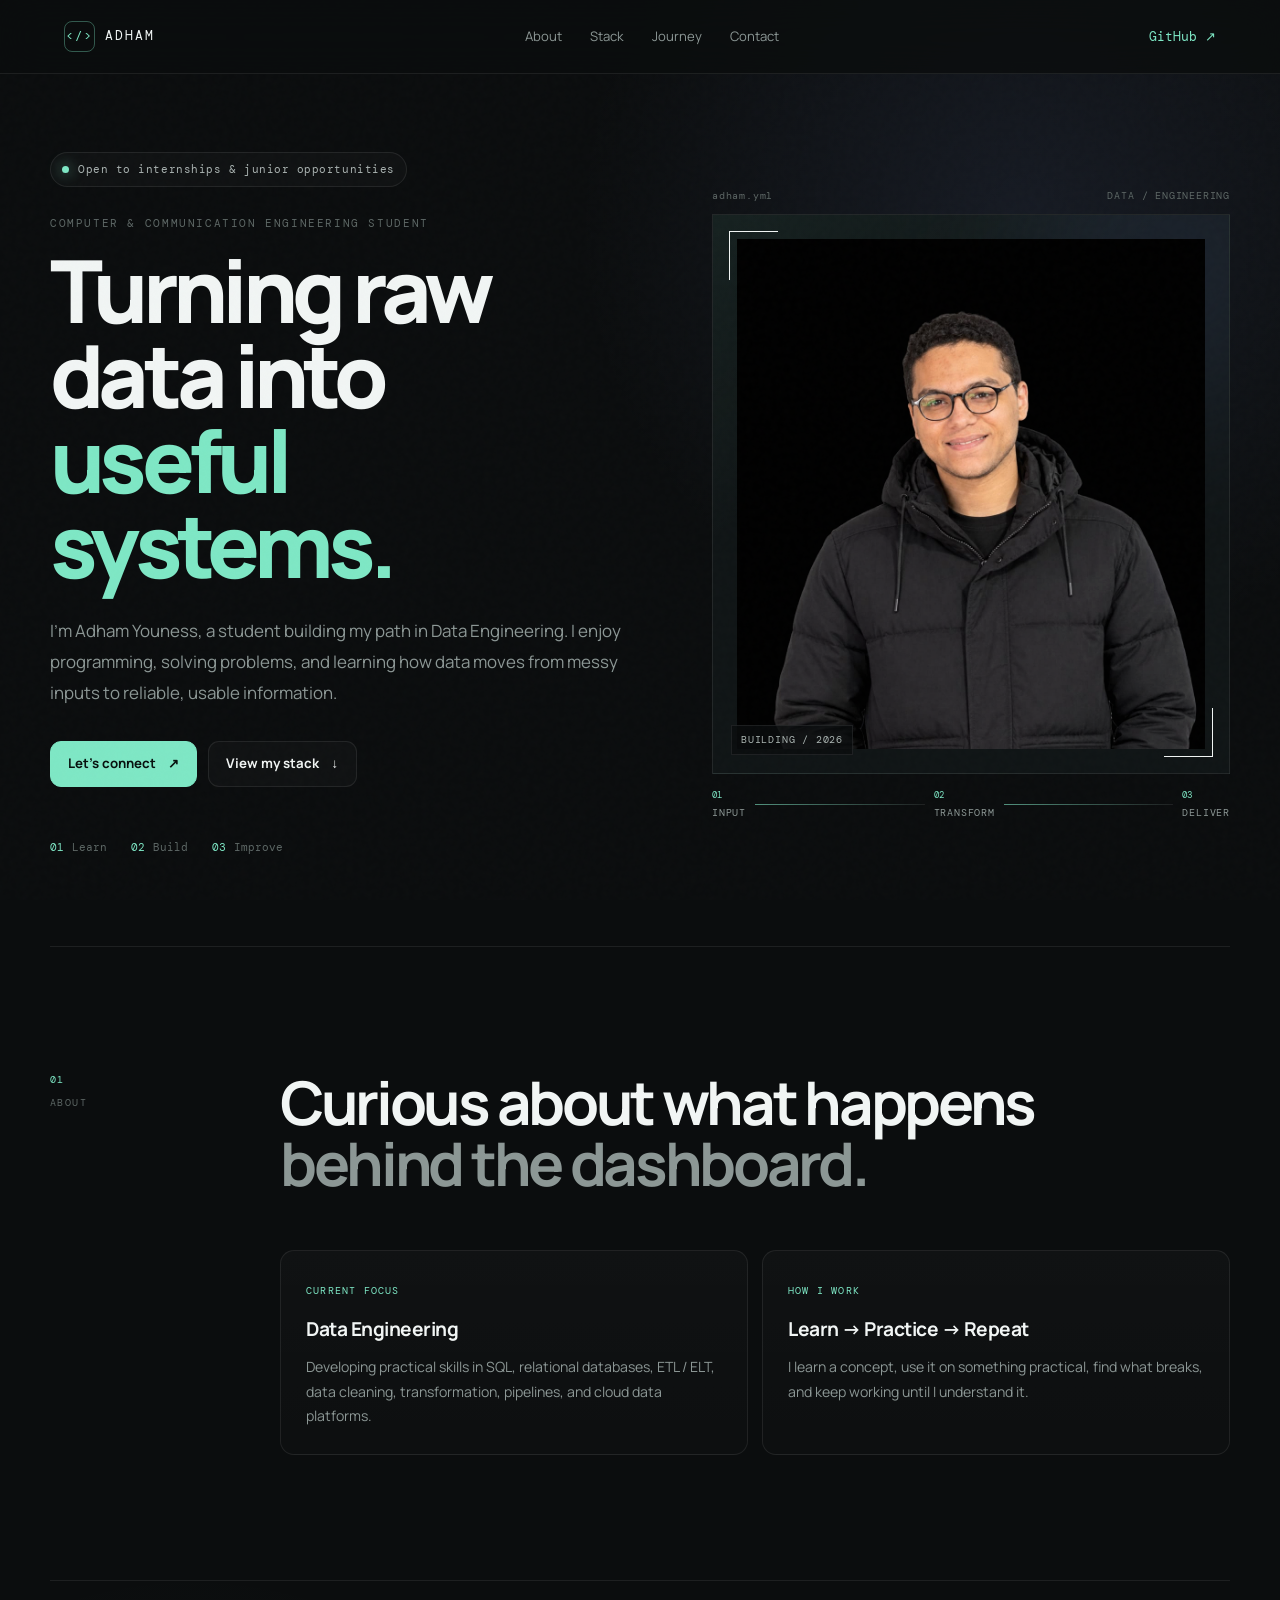
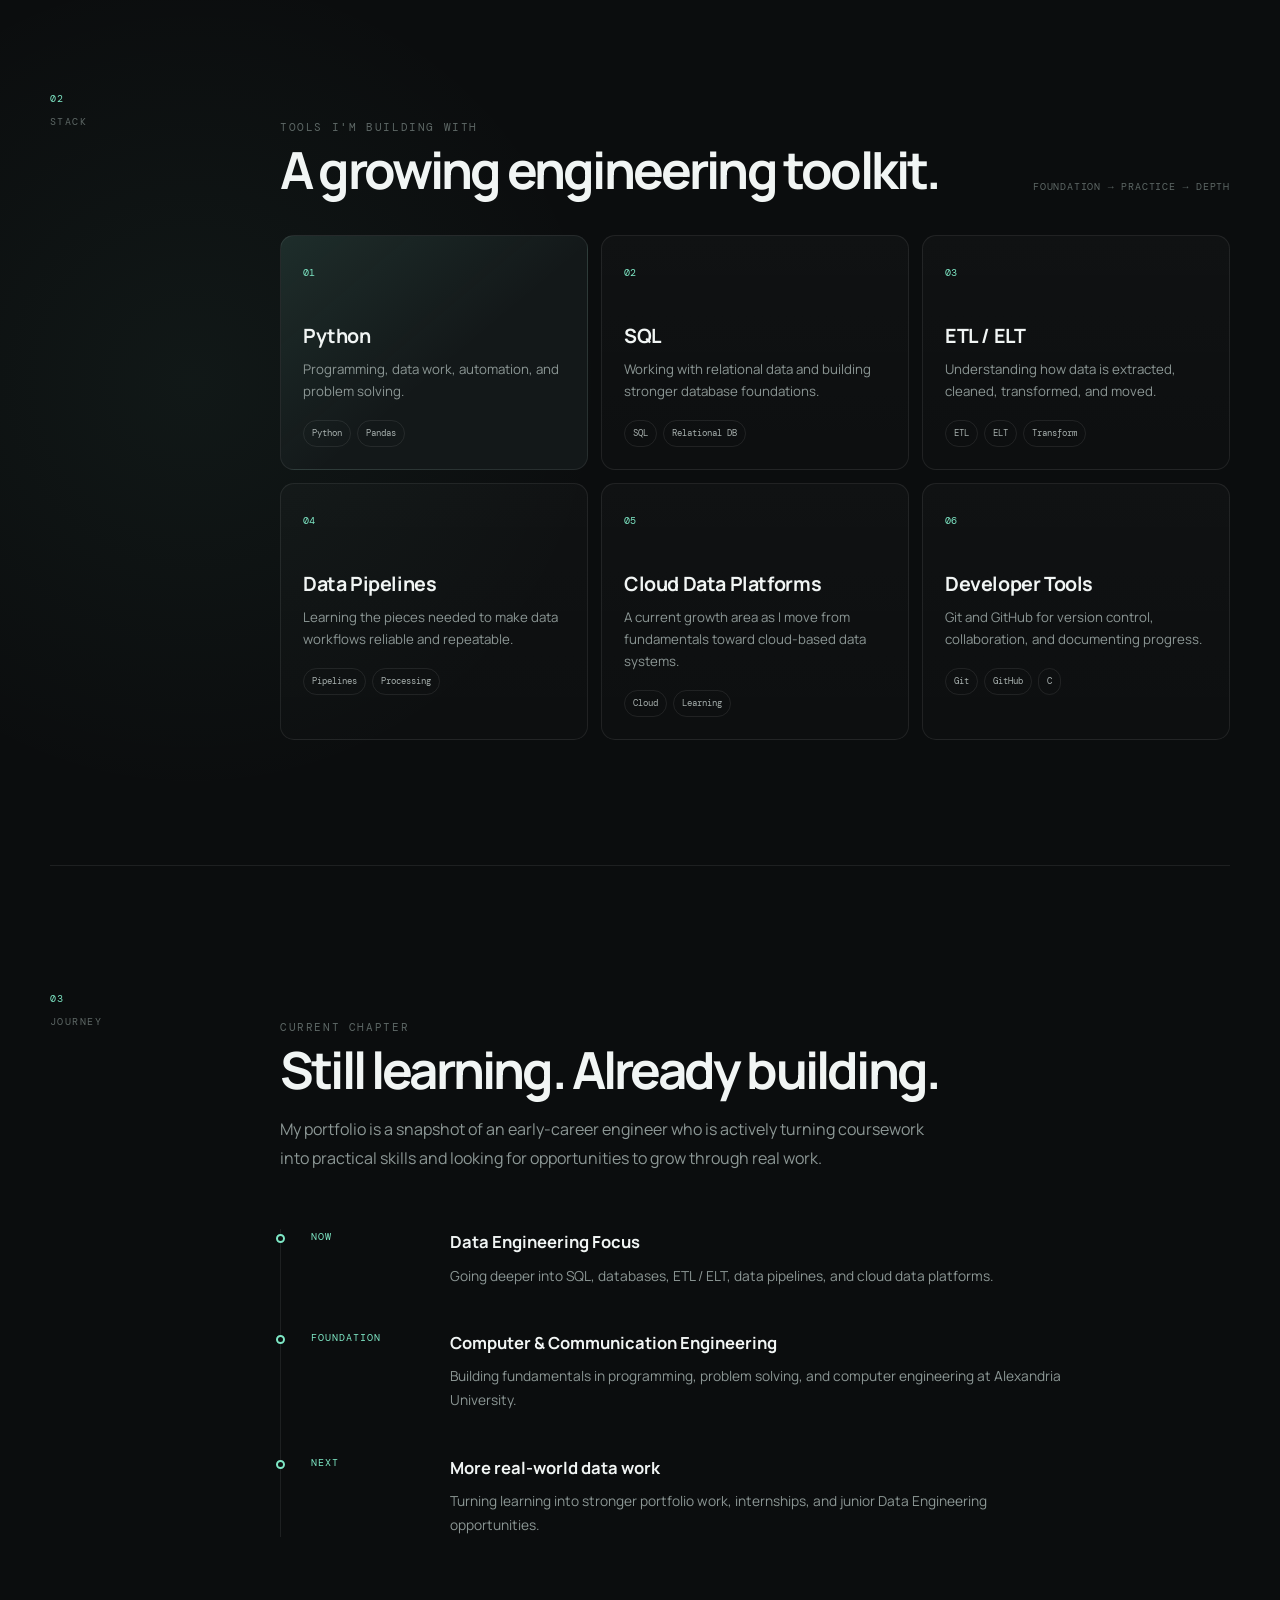
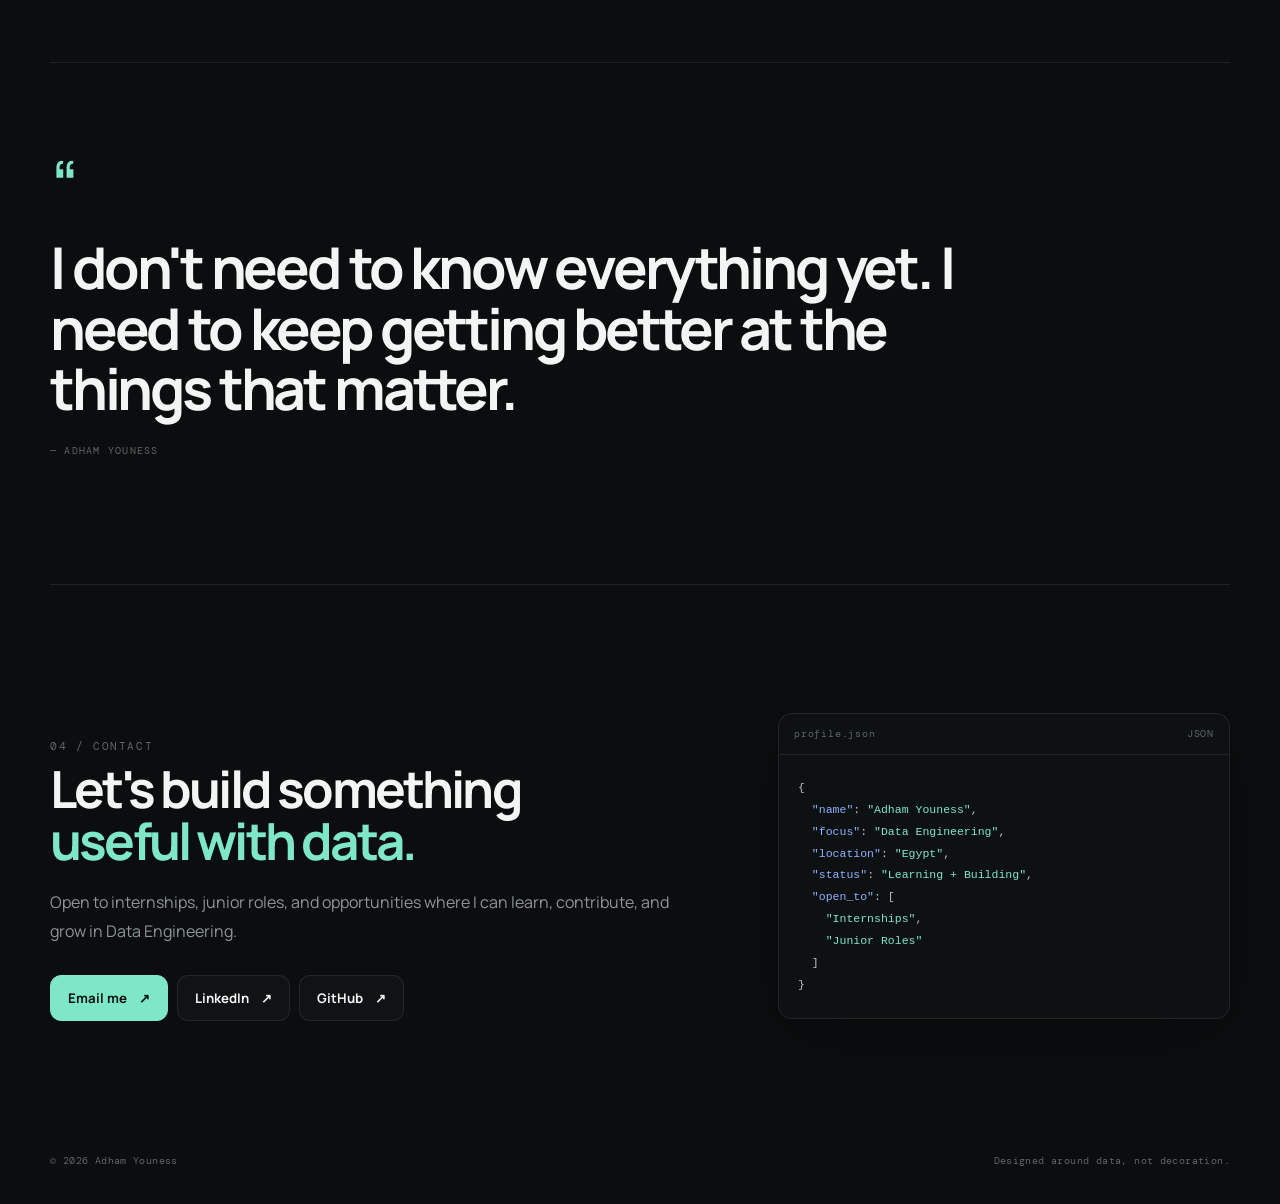
==== commit a2bb6b86: "Update email link in contact section" ====
--- a/index.html
+++ b/index.html
@@ -304,7 +304,7 @@
                 </p>
 
                 <div class="contact-actions">
-                    <a class="button button-primary" href="mailto:YOUR_EMAIL@example.com">
+                    <a class="button button-primary" href="mailto:adhamyoness2@gmail.com">
                         Email me <span>↗</span>
                     </a>
                     <a class="button button-ghost" href="https://www.linkedin.com/in/adham-youness-449a6b227" target="_blank" rel="noopener">
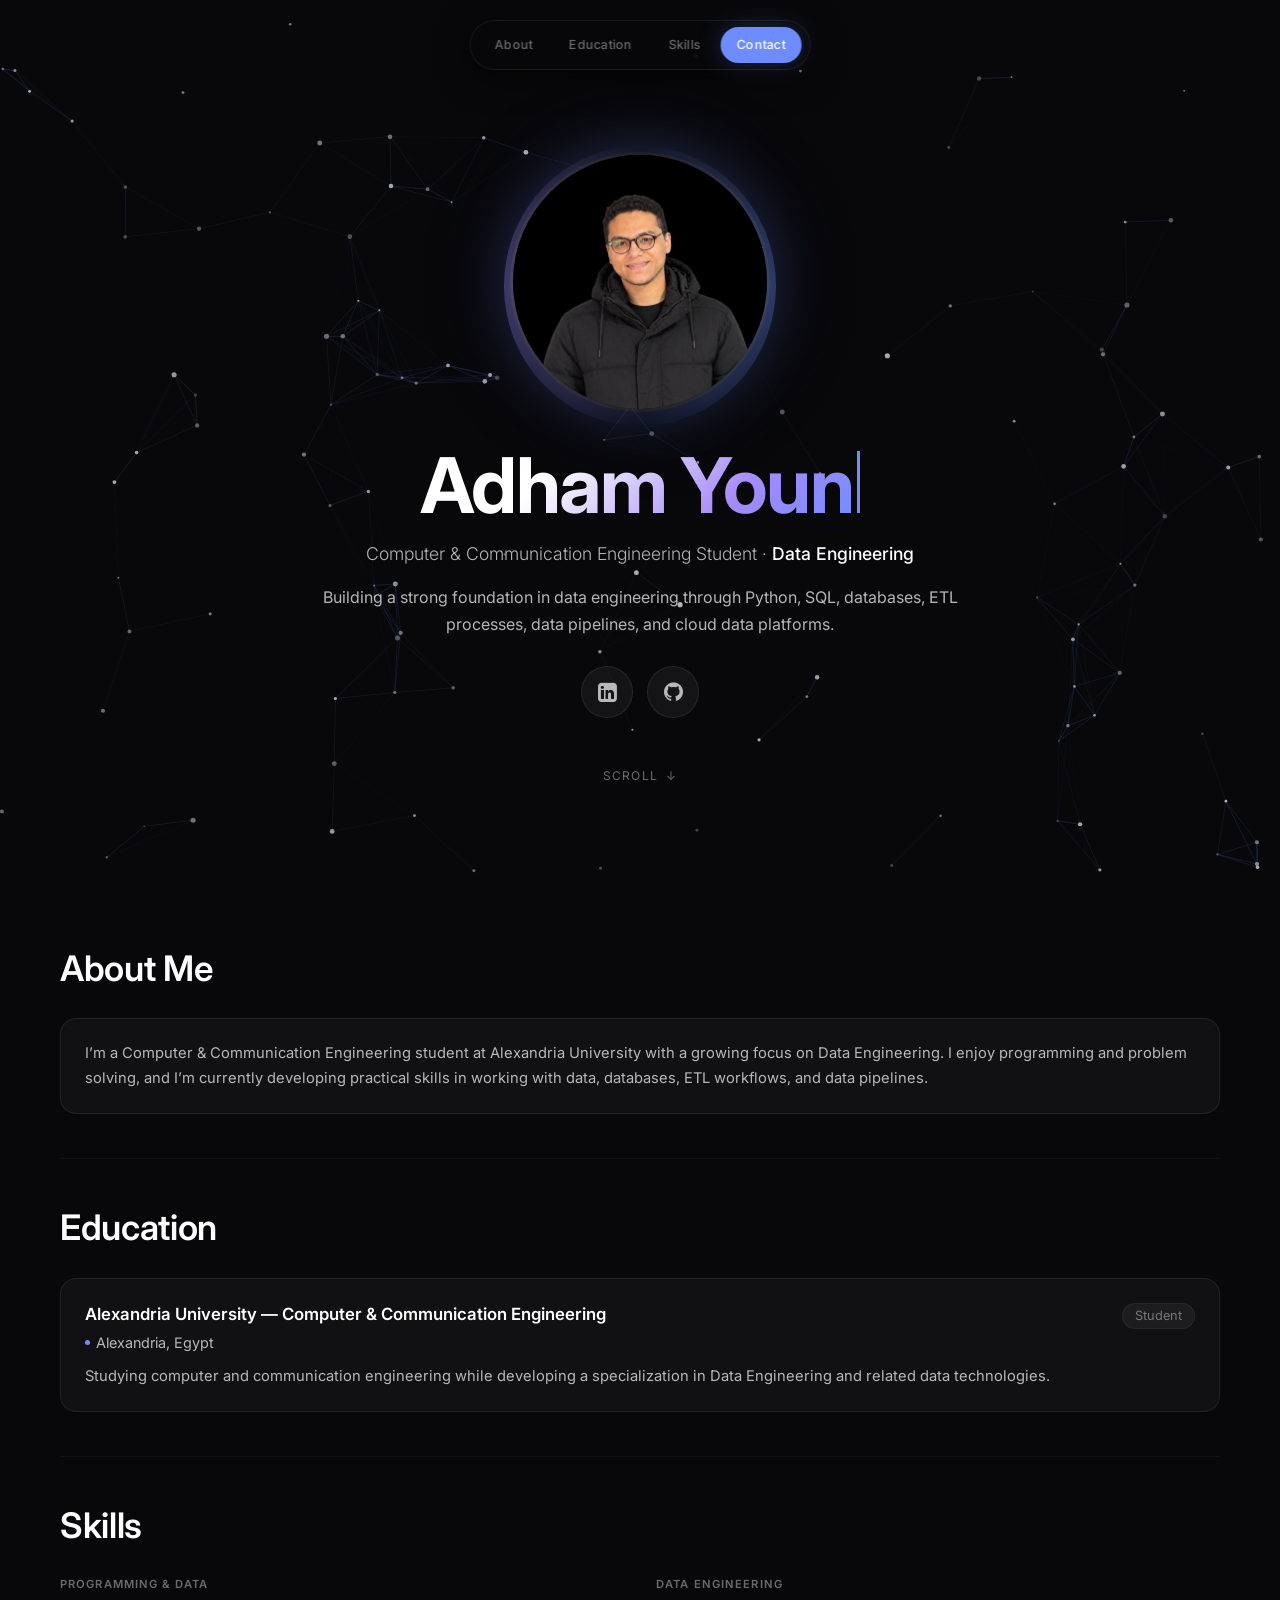
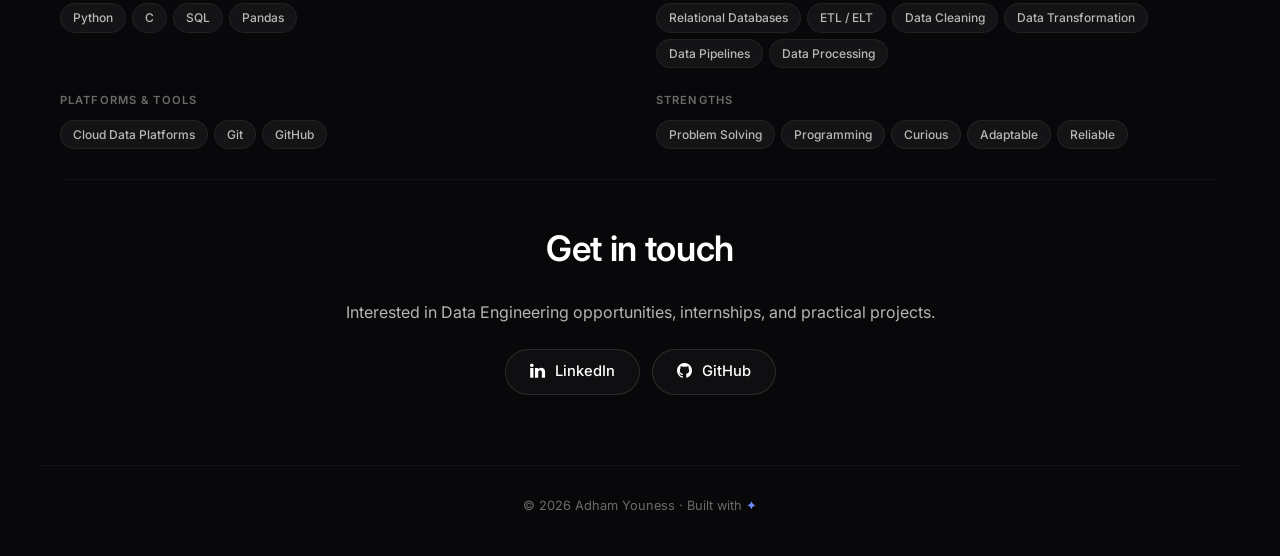
==== commit 3f60d158: "Add files via upload" ====
--- a/index.html
+++ b/index.html
@@ -3,341 +3,161 @@
 <head>
     <meta charset="UTF-8">
     <meta name="viewport" content="width=device-width, initial-scale=1.0">
-
-    <title>Adham Youness — Data Engineering</title>
-    <meta name="description" content="Adham Youness — Computer & Communication Engineering student focused on Data Engineering, Python, SQL, ETL and data pipelines.">
+    <title>Adham Youness — Data Engineering Student</title>
+    <meta name="description" content="Adham Youness — Computer & Communication Engineering student focused on Data Engineering, Python, SQL, databases, ETL and data pipelines.">
 
     <link rel="preconnect" href="https://fonts.googleapis.com">
     <link rel="preconnect" href="https://fonts.gstatic.com" crossorigin>
-    <link href="https://fonts.googleapis.com/css2?family=DM+Mono:wght@400;500&family=Manrope:wght@400;500;600;700;800&display=swap" rel="stylesheet">
+    <link href="https://fonts.googleapis.com/css2?family=Inter:opsz,wght@14..32,300;14..32,400;14..32,600;14..32,700&display=swap" rel="stylesheet">
+    <link rel="stylesheet" href="https://cdnjs.cloudflare.com/ajax/libs/font-awesome/4.7.0/css/font-awesome.min.css">
     <link rel="stylesheet" href="styles.css">
 </head>
+
 <body>
-    <div class="noise"></div>
+    <div id="scroll-progress"></div>
+    <canvas id="particle-canvas"></canvas>
 
-    <header class="topbar">
-        <a class="brand" href="#home" aria-label="Adham Youness home">
-            <span class="brand-mark">&lt;/&gt;</span>
-            <span>ADHAM</span>
-        </a>
+    <nav id="section-nav" aria-label="Section navigation">
+        <a href="#about" class="active">About</a>
+        <a href="#education">Education</a>
+        <a href="#skills">Skills</a>
+        <a href="#contact">Contact</a>
+    </nav>
 
-        <nav class="desktop-nav">
-            <a href="#about">About</a>
-            <a href="#stack">Stack</a>
-            <a href="#journey">Journey</a>
-            <a href="#contact">Contact</a>
-        </nav>
+    <header id="hero">
+        <div id="ppic">
+            <img src="Images/profile.jpg" alt="Adham Youness">
+        </div>
 
-        <a class="top-link" href="https://github.com/adham678" target="_blank" rel="noopener">
-            GitHub ↗
-        </a>
+        <h1 class="user-name">
+            <span id="typed-name"></span><span class="cursor"></span>
+        </h1>
+
+        <div id="user-info">
+            <p class="subtitle">
+                Computer & Communication Engineering Student · <strong>Data Engineering</strong>
+            </p>
+
+            <p class="bio">
+                Building a strong foundation in data engineering through Python, SQL, databases,
+                ETL processes, data pipelines, and cloud data platforms.
+            </p>
+
+            <div id="links">
+                <a href="https://www.linkedin.com/in/adham-youness-449a6b227" target="_blank" rel="noopener" aria-label="LinkedIn">
+                    <i class="fa fa-linkedin-square"></i>
+                </a>
+                <a href="https://github.com/adham678" target="_blank" rel="noopener" aria-label="GitHub">
+                    <i class="fa fa-github"></i>
+                </a>
+            </div>
+
+            <a class="scroll-cue" href="#about">
+                <span>Scroll</span>
+                <span class="arrow">↓</span>
+            </a>
+        </div>
     </header>
 
-    <main id="home">
-        <!-- HERO -->
-        <section class="hero section">
-            <div class="hero-copy">
-                <div class="eyebrow">
-                    <span class="status-dot"></span>
-                    Open to internships &amp; junior opportunities
+    <main>
+        <section id="about" class="panel will-reveal">
+            <h2>About Me</h2>
+
+            <div class="card will-reveal">
+                <p>
+                    I’m a Computer & Communication Engineering student at Alexandria University
+                    with a growing focus on Data Engineering. I enjoy programming and problem
+                    solving, and I’m currently developing practical skills in working with data,
+                    databases, ETL workflows, and data pipelines.
+                </p>
+            </div>
+        </section>
+
+        <section id="education" class="panel will-reveal">
+            <h2>Education</h2>
+
+            <div class="card will-reveal">
+                <div class="card-head">
+                    <h3>Alexandria University — Computer & Communication Engineering</h3>
+                    <span class="date">Student</span>
+                </div>
+                <div class="org">
+                    <span class="dot"></span> Alexandria, Egypt
+                </div>
+                <p>
+                    Studying computer and communication engineering while developing a
+                    specialization in Data Engineering and related data technologies.
+                </p>
+            </div>
+        </section>
+
+        <section id="skills" class="panel will-reveal">
+            <h2>Skills</h2>
+
+            <div class="skill-groups">
+                <div class="skill-group">
+                    <h4>Programming & Data</h4>
+                    <div class="skill-tags">
+                        <span class="skill-tag">Python</span>
+                        <span class="skill-tag">C</span>
+                        <span class="skill-tag">SQL</span>
+                        <span class="skill-tag">Pandas</span>
+                    </div>
                 </div>
 
-                <p class="mono-label">COMPUTER &amp; COMMUNICATION ENGINEERING STUDENT</p>
-
-                <h1>
-                    Turning raw data into
-                    <span class="accent-word">useful systems.</span>
-                </h1>
-
-                <p class="hero-text">
-                    I'm Adham Youness, a student building my path in Data Engineering.
-                    I enjoy programming, solving problems, and learning how data moves
-                    from messy inputs to reliable, usable information.
-                </p>
-
-                <div class="hero-actions">
-                    <a class="button button-primary" href="#contact">Let's connect <span>↗</span></a>
-                    <a class="button button-ghost" href="#stack">View my stack <span>↓</span></a>
+                <div class="skill-group">
+                    <h4>Data Engineering</h4>
+                    <div class="skill-tags">
+                        <span class="skill-tag">Relational Databases</span>
+                        <span class="skill-tag">ETL / ELT</span>
+                        <span class="skill-tag">Data Cleaning</span>
+                        <span class="skill-tag">Data Transformation</span>
+                        <span class="skill-tag">Data Pipelines</span>
+                        <span class="skill-tag">Data Processing</span>
+                    </div>
                 </div>
 
-                <div class="mini-proof">
-                    <div>
-                        <span class="mini-number">01</span>
-                        <span>Learn</span>
-                    </div>
-                    <div>
-                        <span class="mini-number">02</span>
-                        <span>Build</span>
-                    </div>
-                    <div>
-                        <span class="mini-number">03</span>
-                        <span>Improve</span>
+                <div class="skill-group">
+                    <h4>Platforms & Tools</h4>
+                    <div class="skill-tags">
+                        <span class="skill-tag">Cloud Data Platforms</span>
+                        <span class="skill-tag">Git</span>
+                        <span class="skill-tag">GitHub</span>
                     </div>
                 </div>
-            </div>
 
-            <div class="hero-visual">
-                <div class="visual-topline">
-                    <span>adham.yml</span>
-                    <span>DATA / ENGINEERING</span>
-                </div>
-
-                <div class="photo-frame">
-                    <div class="photo-glow"></div>
-                    <img src="assets/profile.jpg" alt="Adham Youness">
-                    <div class="photo-tag">BUILDING / 2026</div>
-                </div>
-
-                <div class="pipeline">
-                    <div class="pipeline-step">
-                        <span class="pipeline-index">01</span>
-                        <span class="pipeline-name">INPUT</span>
-                    </div>
-                    <span class="pipeline-line"></span>
-                    <div class="pipeline-step">
-                        <span class="pipeline-index">02</span>
-                        <span class="pipeline-name">TRANSFORM</span>
-                    </div>
-                    <span class="pipeline-line"></span>
-                    <div class="pipeline-step">
-                        <span class="pipeline-index">03</span>
-                        <span class="pipeline-name">DELIVER</span>
+                <div class="skill-group">
+                    <h4>Strengths</h4>
+                    <div class="skill-tags">
+                        <span class="skill-tag">Problem Solving</span>
+                        <span class="skill-tag">Programming</span>
+                        <span class="skill-tag">Curious</span>
+                        <span class="skill-tag">Adaptable</span>
+                        <span class="skill-tag">Reliable</span>
                     </div>
                 </div>
             </div>
         </section>
 
-        <!-- ABOUT -->
-        <section id="about" class="section two-col">
-            <div class="section-label">
-                <span>01</span>
-                <p>ABOUT</p>
-            </div>
+        <section id="contact" class="panel center will-reveal">
+            <h2>Get in touch</h2>
+            <p class="lede">
+                Interested in Data Engineering opportunities, internships, and practical projects.
+            </p>
 
-            <div class="section-content about-content">
-                <p class="display-copy">
-                    Curious about what happens
-                    <span>behind the dashboard.</span>
-                </p>
-
-                <div class="about-grid">
-                    <div class="about-card">
-                        <span class="card-kicker">CURRENT FOCUS</span>
-                        <h3>Data Engineering</h3>
-                        <p>
-                            Developing practical skills in SQL, relational databases,
-                            ETL / ELT, data cleaning, transformation, pipelines, and
-                            cloud data platforms.
-                        </p>
-                    </div>
-
-                    <div class="about-card">
-                        <span class="card-kicker">HOW I WORK</span>
-                        <h3>Learn → Practice → Repeat</h3>
-                        <p>
-                            I learn a concept, use it on something practical, find what
-                            breaks, and keep working until I understand it.
-                        </p>
-                    </div>
-                </div>
-            </div>
-        </section>
-
-        <!-- STACK -->
-        <section id="stack" class="section two-col stack-section">
-            <div class="section-label">
-                <span>02</span>
-                <p>STACK</p>
-            </div>
-
-            <div class="section-content">
-                <div class="stack-heading">
-                    <div>
-                        <p class="mono-label">TOOLS I'M BUILDING WITH</p>
-                        <h2>A growing engineering toolkit.</h2>
-                    </div>
-                    <span class="stack-note">FOUNDATION → PRACTICE → DEPTH</span>
-                </div>
-
-                <div class="stack-grid">
-                    <article class="stack-card featured">
-                        <span class="stack-num">01</span>
-                        <h3>Python</h3>
-                        <p>Programming, data work, automation, and problem solving.</p>
-                        <div class="tag-row">
-                            <span>Python</span>
-                            <span>Pandas</span>
-                        </div>
-                    </article>
-
-                    <article class="stack-card">
-                        <span class="stack-num">02</span>
-                        <h3>SQL</h3>
-                        <p>Working with relational data and building stronger database foundations.</p>
-                        <div class="tag-row">
-                            <span>SQL</span>
-                            <span>Relational DB</span>
-                        </div>
-                    </article>
-
-                    <article class="stack-card">
-                        <span class="stack-num">03</span>
-                        <h3>ETL / ELT</h3>
-                        <p>Understanding how data is extracted, cleaned, transformed, and moved.</p>
-                        <div class="tag-row">
-                            <span>ETL</span>
-                            <span>ELT</span>
-                            <span>Transform</span>
-                        </div>
-                    </article>
-
-                    <article class="stack-card">
-                        <span class="stack-num">04</span>
-                        <h3>Data Pipelines</h3>
-                        <p>Learning the pieces needed to make data workflows reliable and repeatable.</p>
-                        <div class="tag-row">
-                            <span>Pipelines</span>
-                            <span>Processing</span>
-                        </div>
-                    </article>
-
-                    <article class="stack-card">
-                        <span class="stack-num">05</span>
-                        <h3>Cloud Data Platforms</h3>
-                        <p>A current growth area as I move from fundamentals toward cloud-based data systems.</p>
-                        <div class="tag-row">
-                            <span>Cloud</span>
-                            <span>Learning</span>
-                        </div>
-                    </article>
-
-                    <article class="stack-card">
-                        <span class="stack-num">06</span>
-                        <h3>Developer Tools</h3>
-                        <p>Git and GitHub for version control, collaboration, and documenting progress.</p>
-                        <div class="tag-row">
-                            <span>Git</span>
-                            <span>GitHub</span>
-                            <span>C</span>
-                        </div>
-                    </article>
-                </div>
-            </div>
-        </section>
-
-        <!-- JOURNEY -->
-        <section id="journey" class="section two-col">
-            <div class="section-label">
-                <span>03</span>
-                <p>JOURNEY</p>
-            </div>
-
-            <div class="section-content">
-                <div class="journey-intro">
-                    <p class="mono-label">CURRENT CHAPTER</p>
-                    <h2>Still learning. Already building.</h2>
-                    <p>
-                        My portfolio is a snapshot of an early-career engineer who is
-                        actively turning coursework into practical skills and looking
-                        for opportunities to grow through real work.
-                    </p>
-                </div>
-
-                <div class="timeline">
-                    <div class="timeline-item">
-                        <div class="timeline-dot"></div>
-                        <div class="timeline-meta">NOW</div>
-                        <div>
-                            <h3>Data Engineering Focus</h3>
-                            <p>
-                                Going deeper into SQL, databases, ETL / ELT, data pipelines,
-                                and cloud data platforms.
-                            </p>
-                        </div>
-                    </div>
-
-                    <div class="timeline-item">
-                        <div class="timeline-dot"></div>
-                        <div class="timeline-meta">FOUNDATION</div>
-                        <div>
-                            <h3>Computer &amp; Communication Engineering</h3>
-                            <p>
-                                Building fundamentals in programming, problem solving,
-                                and computer engineering at Alexandria University.
-                            </p>
-                        </div>
-                    </div>
-
-                    <div class="timeline-item">
-                        <div class="timeline-dot"></div>
-                        <div class="timeline-meta">NEXT</div>
-                        <div>
-                            <h3>More real-world data work</h3>
-                            <p>
-                                Turning learning into stronger portfolio work, internships,
-                                and junior Data Engineering opportunities.
-                            </p>
-                        </div>
-                    </div>
-                </div>
-            </div>
-        </section>
-
-        <!-- PERSONAL SIGNAL -->
-        <section class="quote-section section">
-            <div class="quote-mark">“</div>
-            <blockquote>
-                I don't need to know everything yet.
-                I need to keep getting better at the things that matter.
-            </blockquote>
-            <p>— ADHAM YOUNESS</p>
-        </section>
-
-        <!-- CONTACT -->
-        <section id="contact" class="section contact-section">
-            <div class="contact-main">
-                <p class="mono-label">04 / CONTACT</p>
-                <h2>Let's build something<br><span>useful with data.</span></h2>
-                <p>
-                    Open to internships, junior roles, and opportunities where I can
-                    learn, contribute, and grow in Data Engineering.
-                </p>
-
-                <div class="contact-actions">
-                    <a class="button button-primary" href="mailto:adhamyoness2@gmail.com">
-                        Email me <span>↗</span>
-                    </a>
-                    <a class="button button-ghost" href="https://www.linkedin.com/in/adham-youness-449a6b227" target="_blank" rel="noopener">
-                        LinkedIn <span>↗</span>
-                    </a>
-                    <a class="button button-ghost" href="https://github.com/adham678" target="_blank" rel="noopener">
-                        GitHub <span>↗</span>
-                    </a>
-                </div>
-            </div>
-
-            <div class="contact-code">
-                <div class="code-head">
-                    <span>profile.json</span>
-                    <span>JSON</span>
-                </div>
-<pre><code>{
-  <span class="code-key">"name"</span>: <span class="code-string">"Adham Youness"</span>,
-  <span class="code-key">"focus"</span>: <span class="code-string">"Data Engineering"</span>,
-  <span class="code-key">"location"</span>: <span class="code-string">"Egypt"</span>,
-  <span class="code-key">"status"</span>: <span class="code-string">"Learning + Building"</span>,
-  <span class="code-key">"open_to"</span>: [
-    <span class="code-string">"Internships"</span>,
-    <span class="code-string">"Junior Roles"</span>
-  ]
-}</code></pre>
+            <div class="contact-links">
+                <a class="btn" href="https://www.linkedin.com/in/adham-youness-449a6b227" target="_blank" rel="noopener">
+                    <i class="fa fa-linkedin"></i> LinkedIn
+                </a>
+                <a class="btn" href="https://github.com/adham678" target="_blank" rel="noopener">
+                    <i class="fa fa-github"></i> GitHub
+                </a>
             </div>
         </section>
     </main>
 
     <footer>
-        <span>© 2026 Adham Youness</span>
-        <span>Designed around data, not decoration.</span>
+        <p>© 2026 Adham Youness · Built with <span class="accent">✦</span></p>
     </footer>
 
     <script src="script.js"></script>
--- a/styles.css
+++ b/styles.css
@@ -1,802 +1,572 @@
-/* ==============================
-   ADHAM YOUNESS — PORTFOLIO V2
-   ============================== */
+/* ---------- RESET & BASE ---------- */
+*, *::before, *::after {
+    box-sizing: border-box;
+    margin: 0;
+    padding: 0;
+}
 
 :root {
-    --bg: #0b0d0e;
-    --bg-2: #101415;
-    --panel: #131819;
-    --panel-2: #181d1e;
-    --text: #f1f5f4;
-    --muted: #8c9795;
-    --faint: #5d6765;
-    --line: rgba(255,255,255,.08);
-    --accent: #7ee7c5;
-    --accent-2: #8ca7ff;
-    --accent-soft: rgba(126,231,197,.11);
-    --mono: "DM Mono", monospace;
-    --sans: "Manrope", sans-serif;
-    --ease: cubic-bezier(.2,.7,.2,1);
-}
-
-* { box-sizing: border-box; margin: 0; padding: 0; }
-
-html { scroll-behavior: smooth; }
+    --bg-primary: #08080a;
+    --bg-card: rgba(255, 255, 255, 0.04);
+    --border-card: rgba(255, 255, 255, 0.08);
+    --text-primary: #ffffff;
+    --text-secondary: rgba(255, 255, 255, 0.7);
+    --text-muted: rgba(255, 255, 255, 0.4);
+    --accent: #6c8cff;
+    --accent-glow: rgba(108, 140, 255, 0.25);
+    --radius: 16px;
+    --transition: 0.4s cubic-bezier(0.25, 0.46, 0.45, 0.94);
+}
+
+html {
+    scroll-behavior: smooth;
+    -webkit-font-smoothing: antialiased;
+}
 
 body {
-    min-width: 320px;
-    background:
-        radial-gradient(circle at 80% 5%, rgba(140,167,255,.09), transparent 28rem),
-        radial-gradient(circle at 15% 45%, rgba(126,231,197,.05), transparent 26rem),
-        var(--bg);
-    color: var(--text);
-    font-family: var(--sans);
+    font-family: 'Inter', -apple-system, BlinkMacSystemFont, 'Segoe UI', Roboto, sans-serif;
+    color: var(--text-primary);
+    background: var(--bg-primary);
+    overflow-x: hidden;
     line-height: 1.6;
-    overflow-x: hidden;
-}
-
-a { color: inherit; text-decoration: none; }
-
-.noise {
+}
+
+::selection {
+    background: var(--accent);
+    color: #fff;
+}
+
+/* ---------- CANVAS ---------- */
+#particle-canvas {
     position: fixed;
     inset: 0;
+    width: 100%;
+    height: 100%;
+    z-index: 0;
     pointer-events: none;
-    z-index: 20;
-    opacity: .035;
-    background-image: url("data:image/svg+xml,%3Csvg viewBox='0 0 160 160' xmlns='http://www.w3.org/2000/svg'%3E%3Cfilter id='n'%3E%3CfeTurbulence type='fractalNoise' baseFrequency='.9' numOctaves='4' stitchTiles='stitch'/%3E%3C/filter%3E%3Crect width='100%25' height='100%25' filter='url(%23n)' opacity='.5'/%3E%3C/svg%3E");
-}
-
-.topbar {
-    position: sticky;
+}
+
+/* ---------- PROGRESS BAR ---------- */
+#scroll-progress {
+    position: fixed;
     top: 0;
-    z-index: 30;
-    height: 74px;
-    display: flex;
+    left: 0;
+    height: 3px;
+    width: 0%;
+    background: linear-gradient(90deg, var(--accent), #a78bfa, var(--accent));
+    background-size: 200% 100%;
+    z-index: 100;
+    border-radius: 0 2px 2px 0;
+    box-shadow: 0 0 20px var(--accent-glow);
+}
+
+/* ---------- NAV ---------- */
+#section-nav {
+    position: fixed;
+    top: 20px;
+    left: 50%;
+    transform: translateX(-50%);
+    z-index: 50;
+    display: flex;
+    gap: 4px;
+    padding: 6px 8px;
+    border-radius: 999px;
+    background: rgba(8, 8, 10, 0.7);
+    backdrop-filter: blur(16px) saturate(1.4);
+    border: 1px solid rgba(255, 255, 255, 0.08);
+    box-shadow: 0 8px 32px rgba(0, 0, 0, 0.6);
+}
+
+#section-nav a {
+    padding: 8px 16px;
+    border-radius: 999px;
+    font-size: 12.5px;
+    font-weight: 500;
+    letter-spacing: 0.02em;
+    color: var(--text-muted);
+    transition: var(--transition);
+    white-space: nowrap;
+    text-decoration: none;
+}
+
+#section-nav a:hover {
+    color: var(--text-primary);
+}
+
+#section-nav a.active {
+    color: #fff;
+    background: var(--accent);
+    box-shadow: 0 0 24px var(--accent-glow);
+}
+
+/* ---------- REVEAL ---------- */
+.will-reveal {
+    opacity: 0;
+    transform: translateY(40px) scale(0.98);
+    transition:
+        opacity 0.8s cubic-bezier(0.25, 0.46, 0.45, 0.94),
+        transform 0.8s cubic-bezier(0.25, 0.46, 0.45, 0.94);
+}
+
+.will-reveal.is-visible {
+    opacity: 1;
+    transform: translateY(0) scale(1);
+}
+
+@media (prefers-reduced-motion: reduce) {
+    .will-reveal {
+        opacity: 1;
+        transform: none;
+        transition: none;
+    }
+}
+
+/* ---------- HERO ---------- */
+#hero {
+    min-height: 100vh;
+    display: flex;
+    flex-direction: column;
     align-items: center;
-    justify-content: space-between;
-    padding: 0 clamp(20px, 5vw, 72px);
-    background: rgba(11,13,14,.78);
-    border-bottom: 1px solid var(--line);
-    backdrop-filter: blur(18px);
-}
-
-.brand {
-    display: inline-flex;
-    gap: 10px;
+    justify-content: center;
+    text-align: center;
+    padding: 80px 24px 40px;
+    position: relative;
+    z-index: 1;
+}
+
+#ppic {
+    position: relative;
+}
+
+#ppic img {
+    width: 260px;
+    height: 260px;
+    object-fit: cover;
+    object-position: center top;
+    border-radius: 50%;
+    border: 3px solid rgba(255, 255, 255, 0.1);
+    box-shadow: 0 0 60px var(--accent-glow), 0 0 120px rgba(108, 140, 255, 0.08);
+    transition: var(--transition);
+}
+
+#ppic img:hover {
+    transform: scale(1.03);
+    box-shadow: 0 0 80px var(--accent-glow), 0 0 160px rgba(108, 140, 255, 0.12);
+}
+
+#ppic::after {
+    content: '';
+    position: absolute;
+    inset: -6px;
+    border-radius: 50%;
+    background: conic-gradient(from 0deg, transparent, var(--accent), transparent, #a78bfa, transparent);
+    z-index: -1;
+    opacity: 0.3;
+    animation: spin-gradient 8s linear infinite;
+}
+
+@keyframes spin-gradient {
+    to { transform: rotate(360deg); }
+}
+
+.user-name {
+    font-size: clamp(2.6rem, 7vw, 4.8rem);
+    font-weight: 700;
+    margin: 24px 0 6px;
+    background: linear-gradient(135deg, #ffffff 30%, #a78bfa 70%, var(--accent) 100%);
+    -webkit-background-clip: text;
+    -webkit-text-fill-color: transparent;
+    background-clip: text;
+    letter-spacing: -0.02em;
+    line-height: 1.1;
+}
+
+.user-name .cursor {
+    display: inline-block;
+    width: 3px;
+    height: 0.8em;
+    background: var(--accent);
+    margin-left: 4px;
+    -webkit-text-fill-color: transparent;
+    animation: blink 0.8s step-end infinite;
+}
+
+@keyframes blink {
+    0%, 100% { opacity: 1; }
+    50% { opacity: 0; }
+}
+
+#user-info {
+    max-width: 650px;
+}
+
+#user-info .subtitle {
+    font-size: 1.1rem;
+    color: var(--text-secondary);
+    font-weight: 300;
+    margin: 6px 0 0;
+}
+
+#user-info .subtitle strong {
+    color: #fff;
+    font-weight: 500;
+}
+
+#user-info .bio {
+    font-size: 1rem;
+    color: var(--text-secondary);
+    margin-top: 16px;
+    line-height: 1.7;
+}
+
+#links {
+    display: flex;
+    justify-content: center;
+    gap: 14px;
+    margin-top: 28px;
+}
+
+#links a {
+    display: flex;
     align-items: center;
-    font-family: var(--mono);
-    font-size: .8rem;
-    letter-spacing: .15em;
-}
-
-.brand-mark {
-    display: grid;
-    place-items: center;
-    width: 31px;
-    height: 31px;
-    color: var(--accent);
-    border: 1px solid rgba(126,231,197,.35);
-    border-radius: 8px;
-    font-size: .74rem;
-}
-
-.desktop-nav {
-    display: flex;
-    gap: 28px;
-}
-
-.desktop-nav a,
-.top-link {
-    color: var(--muted);
-    font-size: .82rem;
-    transition: color .25s ease;
-}
-
-.desktop-nav a:hover,
-.top-link:hover { color: var(--text); }
-
-.top-link {
-    font-family: var(--mono);
-    color: var(--accent);
-}
-
-.section {
-    width: min(1180px, calc(100% - 40px));
-    margin-inline: auto;
-}
-
-.hero {
-    min-height: calc(100vh - 74px);
-    display: grid;
-    grid-template-columns: 1.05fr .95fr;
-    gap: clamp(40px, 7vw, 110px);
-    align-items: center;
-    padding: 78px 0 90px;
-}
-
-.hero-copy { max-width: 710px; }
-
-.eyebrow {
-    display: inline-flex;
-    gap: 9px;
-    align-items: center;
-    padding: 8px 11px;
-    border: 1px solid var(--line);
-    background: rgba(255,255,255,.025);
-    color: #aab3b1;
-    border-radius: 999px;
-    font-family: var(--mono);
-    font-size: .68rem;
-    letter-spacing: .05em;
-}
-
-.status-dot {
-    width: 7px;
-    height: 7px;
+    justify-content: center;
+    width: 52px;
+    height: 52px;
     border-radius: 50%;
-    background: var(--accent);
-    box-shadow: 0 0 14px rgba(126,231,197,.8);
-}
-
-.mono-label {
-    margin-top: 28px;
-    font-family: var(--mono);
-    font-size: .67rem;
-    letter-spacing: .15em;
-    color: var(--faint);
-}
-
-h1 {
-    margin-top: 14px;
-    max-width: 760px;
-    font-size: clamp(3.2rem, 6.8vw, 6.1rem);
-    line-height: .98;
-    letter-spacing: -.065em;
-    font-weight: 800;
-}
-
-.accent-word,
-.contact-main h2 span { color: var(--accent); }
-
-.hero-text {
-    max-width: 650px;
-    margin-top: 27px;
-    color: var(--muted);
-    font-size: 1.06rem;
-    line-height: 1.85;
-}
-
-.hero-actions {
-    display: flex;
-    gap: 11px;
-    flex-wrap: wrap;
-    margin-top: 32px;
-}
-
-.button {
-    min-height: 46px;
-    padding: 11px 17px;
-    border-radius: 11px;
+    background: rgba(255, 255, 255, 0.05);
+    border: 1px solid rgba(255, 255, 255, 0.08);
+    color: var(--text-secondary);
+    font-size: 22px;
+    transition: var(--transition);
+    text-decoration: none;
+}
+
+#links a:hover {
+    background: var(--accent);
+    border-color: var(--accent);
+    color: #fff;
+    transform: translateY(-4px) scale(1.05);
+    box-shadow: 0 8px 32px var(--accent-glow);
+}
+
+.scroll-cue {
     display: inline-flex;
     align-items: center;
-    gap: 12px;
-    font-size: .83rem;
-    font-weight: 700;
-    border: 1px solid var(--line);
-    transition: transform .25s ease, border-color .25s ease, background .25s ease;
-}
-
-.button:hover {
-    transform: translateY(-3px);
-    border-color: rgba(255,255,255,.18);
-}
-
-.button span { font-family: var(--mono); }
-
-.button-primary {
-    color: #07110e;
-    background: var(--accent);
-    border-color: var(--accent);
-}
-
-.button-primary:hover {
-    background: #9af0d2;
-    border-color: #9af0d2;
-}
-
-.button-ghost {
-    color: var(--text);
-    background: rgba(255,255,255,.025);
-}
-
-.mini-proof {
-    display: flex;
-    gap: 24px;
-    margin-top: 52px;
-    color: var(--faint);
-    font-family: var(--mono);
-    font-size: .67rem;
-}
-
-.mini-proof > div {
-    display: flex;
     gap: 8px;
-    align-items: center;
-}
-
-.mini-number { color: var(--accent); }
-
-.hero-visual { width: 100%; }
-
-.visual-topline {
-    display: flex;
-    justify-content: space-between;
-    color: var(--faint);
-    font-family: var(--mono);
-    font-size: .63rem;
-    letter-spacing: .08em;
-    margin-bottom: 10px;
-}
-
-.photo-frame {
+    margin-top: 48px;
+    color: var(--text-muted);
+    font-size: 12px;
+    letter-spacing: 0.1em;
+    text-transform: uppercase;
+    text-decoration: none;
+    transition: var(--transition);
+}
+
+.scroll-cue:hover {
+    color: var(--text-secondary);
+}
+
+.scroll-cue .arrow {
+    animation: bob 2s ease-in-out infinite;
+}
+
+@keyframes bob {
+    0%, 100% { transform: translateY(0); }
+    50% { transform: translateY(6px); }
+}
+
+/* ---------- MAIN ---------- */
+main {
+    position: relative;
+    z-index: 1;
+    max-width: 1200px;
+    margin: 0 auto;
+    padding: 0 20px 40px;
+}
+
+.panel {
+    padding: 40px 0 30px;
+    border-top: 1px solid rgba(255, 255, 255, 0.04);
+}
+
+.panel:first-of-type {
+    border-top: none;
+}
+
+.panel h2 {
+    font-size: clamp(1.6rem, 3vw, 2.2rem);
+    font-weight: 600;
+    margin-bottom: 22px;
+    letter-spacing: -0.01em;
+}
+
+.panel.center {
+    text-align: center;
+}
+
+.lede {
+    color: var(--text-secondary);
+    font-size: 1rem;
+    line-height: 1.8;
+    max-width: 72ch;
+    margin: 0 auto 22px;
+}
+
+/* ---------- CARDS ---------- */
+.card {
+    background: var(--bg-card);
+    border: 1px solid var(--border-card);
+    border-radius: var(--radius);
+    padding: 22px 24px;
+    margin-bottom: 14px;
+    backdrop-filter: blur(4px);
+    transition: var(--transition);
     position: relative;
     overflow: hidden;
-    min-height: 560px;
-    border: 1px solid var(--line);
-    background:
-        linear-gradient(145deg, rgba(126,231,197,.06), transparent 36%),
-        #101516;
-}
-
-.photo-glow {
+}
+
+.card::before {
+    content: '';
     position: absolute;
-    width: 300px;
-    height: 300px;
-    top: -100px;
-    right: -90px;
-    background: var(--accent-2);
-    opacity: .1;
-    filter: blur(80px);
+    inset: 0;
+    border-radius: var(--radius);
+    background: linear-gradient(135deg, rgba(108, 140, 255, 0.03), transparent 60%);
+    opacity: 0;
+    transition: var(--transition);
+    pointer-events: none;
+}
+
+.card:hover {
+    border-color: rgba(255, 255, 255, 0.15);
+    transform: translateY(-2px);
+    box-shadow: 0 8px 40px rgba(0, 0, 0, 0.3);
+}
+
+.card:hover::before {
+    opacity: 1;
+}
+
+.card-head {
+    display: flex;
+    flex-wrap: wrap;
+    justify-content: space-between;
+    align-items: baseline;
+    gap: 6px 16px;
+    margin-bottom: 2px;
+}
+
+.card h3 {
+    font-size: 1.05rem;
+    font-weight: 600;
+    color: #fff;
+}
+
+.card .date {
+    font-size: 0.8rem;
+    color: var(--text-muted);
+    white-space: nowrap;
+    font-weight: 400;
+    background: rgba(255, 255, 255, 0.05);
+    padding: 2px 12px;
+    border-radius: 999px;
+    border: 1px solid rgba(255, 255, 255, 0.05);
+}
+
+.card .org {
+    font-size: 0.9rem;
+    color: var(--text-secondary);
+    margin-bottom: 10px;
+    display: flex;
+    align-items: center;
+    gap: 6px;
+}
+
+.card .org .dot {
+    width: 5px;
+    height: 5px;
     border-radius: 50%;
-}
-
-.photo-frame::before,
-.photo-frame::after {
-    content: "";
-    position: absolute;
-    width: 48px;
-    height: 48px;
-    z-index: 2;
-    border-color: rgba(126,231,197,.6);
-}
-
-.photo-frame::before {
-    left: 16px;
-    top: 16px;
-    border-left: 1px solid;
-    border-top: 1px solid;
-}
-
-.photo-frame::after {
-    right: 16px;
-    bottom: 16px;
-    border-right: 1px solid;
-    border-bottom: 1px solid;
-}
-
-.photo-frame img {
-    position: absolute;
-    inset: 24px;
-    width: calc(100% - 48px);
-    height: calc(100% - 48px);
-    object-fit: cover;
-    object-position: center top;
-    filter: contrast(1.02) saturate(.92);
-}
-
-.photo-tag {
-    position: absolute;
-    bottom: 18px;
-    left: 18px;
-    z-index: 3;
-    padding: 6px 9px;
-    background: rgba(11,13,14,.8);
-    border: 1px solid var(--line);
-    color: #abb5b2;
-    font-family: var(--mono);
-    font-size: .62rem;
-    letter-spacing: .08em;
-}
-
-.pipeline {
+    background: var(--accent);
+}
+
+.card p {
+    color: var(--text-secondary);
+    font-size: 0.92rem;
+    line-height: 1.7;
+}
+
+/* ---------- SKILLS ---------- */
+.skill-groups {
     display: grid;
-    grid-template-columns: auto 1fr auto 1fr auto;
-    gap: 9px;
-    align-items: center;
-    margin-top: 14px;
-    color: var(--muted);
-}
-
-.pipeline-step {
-    display: grid;
-    gap: 2px;
-    justify-items: start;
-}
-
-.pipeline-index {
-    color: var(--accent);
-    font-family: var(--mono);
-    font-size: .58rem;
-}
-
-.pipeline-name {
-    font-family: var(--mono);
-    font-size: .62rem;
-    letter-spacing: .08em;
-}
-
-.pipeline-line {
-    height: 1px;
-    background: linear-gradient(90deg, rgba(126,231,197,.6), var(--line));
-}
-
-.two-col {
-    display: grid;
-    grid-template-columns: 170px minmax(0, 1fr);
-    gap: 60px;
-    padding: 125px 0;
-    border-top: 1px solid var(--line);
-}
-
-.section-label {
-    position: sticky;
-    top: 105px;
-    align-self: start;
-    font-family: var(--mono);
-    font-size: .62rem;
-    letter-spacing: .15em;
-    color: var(--faint);
-}
-
-.section-label span {
-    display: block;
-    color: var(--accent);
-    margin-bottom: 7px;
-}
-
-.display-copy {
-    max-width: 880px;
-    font-size: clamp(2.4rem, 4.7vw, 4.6rem);
-    line-height: 1.02;
-    letter-spacing: -.055em;
-    font-weight: 700;
-}
-
-.display-copy span { color: var(--muted); }
-
-.about-grid {
-    display: grid;
-    grid-template-columns: repeat(2, 1fr);
-    gap: 14px;
-    margin-top: 55px;
-}
-
-.about-card,
-.stack-card {
-    background: linear-gradient(180deg, rgba(255,255,255,.025), rgba(255,255,255,.012));
-    border: 1px solid var(--line);
-    border-radius: 14px;
-    transition: transform .3s var(--ease), border-color .3s ease;
-}
-
-.about-card:hover,
-.stack-card:hover {
-    transform: translateY(-4px);
-    border-color: rgba(126,231,197,.22);
-}
-
-.about-card {
-    padding: 25px;
-}
-
-.card-kicker {
-    font-family: var(--mono);
-    font-size: .62rem;
-    color: var(--accent);
-    letter-spacing: .12em;
-}
-
-.about-card h3 {
-    margin-top: 13px;
-    font-size: 1.2rem;
-    letter-spacing: -.025em;
-}
-
-.about-card p {
-    margin-top: 10px;
-    color: var(--muted);
-    font-size: .88rem;
-    line-height: 1.75;
-}
-
-.stack-section { padding-top: 110px; }
-
-.stack-heading {
-    display: flex;
-    justify-content: space-between;
-    gap: 25px;
-    align-items: end;
-}
-
-.stack-heading h2,
-.journey-intro h2,
-.contact-main h2 {
-    margin-top: 8px;
-    font-size: clamp(2.1rem, 4vw, 3.7rem);
-    line-height: 1;
-    letter-spacing: -.055em;
-}
-
-.stack-note {
-    color: var(--faint);
-    font-family: var(--mono);
-    font-size: .62rem;
-    letter-spacing: .08em;
-    white-space: nowrap;
-}
-
-.stack-grid {
-    display: grid;
-    grid-template-columns: repeat(3, 1fr);
-    gap: 13px;
-    margin-top: 40px;
-}
-
-.stack-card {
-    min-height: 215px;
-    padding: 22px;
-    position: relative;
-}
-
-.stack-card.featured {
-    background:
-        linear-gradient(140deg, rgba(126,231,197,.10), transparent 55%),
-        var(--panel);
-}
-
-.stack-num {
-    font-family: var(--mono);
-    font-size: .64rem;
-    color: var(--accent);
-}
-
-.stack-card h3 {
-    margin-top: 36px;
-    font-size: 1.23rem;
-    letter-spacing: -.02em;
-}
-
-.stack-card p {
-    margin-top: 8px;
-    color: var(--muted);
-    font-size: .83rem;
-    line-height: 1.65;
-}
-
-.tag-row {
+    grid-template-columns: 1fr 1fr;
+    gap: 24px 32px;
+}
+
+.skill-group h4 {
+    font-size: 0.7rem;
+    letter-spacing: 0.1em;
+    text-transform: uppercase;
+    color: var(--text-muted);
+    margin-bottom: 10px;
+    font-weight: 600;
+}
+
+.skill-tags {
     display: flex;
     flex-wrap: wrap;
     gap: 6px;
-    margin-top: 17px;
-}
-
-.tag-row span {
-    padding: 5px 8px;
-    border: 1px solid var(--line);
+}
+
+.skill-tag {
+    font-size: 0.75rem;
+    font-weight: 500;
+    color: var(--text-secondary);
+    background: rgba(255, 255, 255, 0.05);
+    border: 1px solid rgba(255, 255, 255, 0.06);
+    padding: 4px 12px;
     border-radius: 999px;
-    color: #a8b1af;
-    font-family: var(--mono);
-    font-size: .59rem;
-}
-
-.journey-intro {
-    max-width: 760px;
-}
-
-.journey-intro > p:last-child {
-    margin-top: 20px;
-    max-width: 670px;
-    color: var(--muted);
-    line-height: 1.8;
-}
-
-.timeline {
-    margin-top: 56px;
-    border-left: 1px solid var(--line);
-}
-
-.timeline-item {
-    display: grid;
-    grid-template-columns: 115px 1fr;
-    gap: 24px;
+    transition: var(--transition);
+    cursor: default;
+}
+
+.skill-tag:hover {
+    background: var(--accent);
+    color: #fff;
+    border-color: var(--accent);
+    transform: scale(1.04);
+    box-shadow: 0 4px 20px var(--accent-glow);
+}
+
+/* ---------- CONTACT ---------- */
+.contact-links {
+    display: flex;
+    justify-content: center;
+    gap: 12px;
+    flex-wrap: wrap;
+}
+
+.btn {
+    display: inline-flex;
+    align-items: center;
+    gap: 10px;
+    padding: 10px 24px;
+    border-radius: 999px;
+    border: 1px solid rgba(255, 255, 255, 0.12);
+    color: #fff;
+    font-size: 0.92rem;
+    font-weight: 500;
+    text-decoration: none;
+    transition: var(--transition);
+    background: rgba(255, 255, 255, 0.03);
+}
+
+.btn:hover {
+    background: var(--accent);
+    border-color: var(--accent);
+    transform: translateY(-3px);
+    box-shadow: 0 8px 32px var(--accent-glow);
+}
+
+.btn i {
+    font-size: 1.1rem;
+}
+
+/* ---------- FOOTER ---------- */
+footer {
     position: relative;
-    padding: 0 0 42px 30px;
-}
-
-.timeline-item:last-child { padding-bottom: 0; }
-
-.timeline-dot {
-    position: absolute;
-    left: -5px;
-    top: 5px;
-    width: 9px;
-    height: 9px;
-    border-radius: 50%;
-    background: var(--bg);
-    border: 2px solid var(--accent);
-}
-
-.timeline-meta {
-    font-family: var(--mono);
-    font-size: .61rem;
+    z-index: 1;
+    text-align: center;
+    padding: 30px 24px 40px;
+    color: var(--text-muted);
+    font-size: 0.8rem;
+    border-top: 1px solid rgba(255, 255, 255, 0.04);
+    max-width: 1200px;
+    margin: 0 auto;
+}
+
+.accent {
     color: var(--accent);
-    letter-spacing: .1em;
-}
-
-.timeline-item h3 {
-    font-size: 1.04rem;
-}
-
-.timeline-item p {
-    margin-top: 8px;
-    color: var(--muted);
-    font-size: .86rem;
-    line-height: 1.75;
-    max-width: 620px;
-}
-
-.quote-section {
-    padding: 110px 0 125px;
-    border-top: 1px solid var(--line);
-    border-bottom: 1px solid var(--line);
-}
-
-.quote-mark {
-    color: var(--accent);
-    font-size: 5rem;
-    line-height: .4;
-}
-
-blockquote {
-    max-width: 920px;
-    margin-top: 32px;
-    font-size: clamp(2.1rem, 4.5vw, 4.4rem);
-    font-weight: 700;
-    line-height: 1.05;
-    letter-spacing: -.055em;
-}
-
-.quote-section > p {
-    margin-top: 24px;
-    color: var(--faint);
-    font-family: var(--mono);
-    font-size: .65rem;
-    letter-spacing: .12em;
-}
-
-.contact-section {
-    display: grid;
-    grid-template-columns: 1.2fr .8fr;
-    gap: 50px;
-    padding: 125px 0 110px;
-}
-
-.contact-main > p:not(.mono-label) {
-    max-width: 620px;
-    margin-top: 22px;
-    color: var(--muted);
-    line-height: 1.8;
-}
-
-.contact-actions {
-    display: flex;
-    flex-wrap: wrap;
-    gap: 9px;
-    margin-top: 30px;
-}
-
-.contact-code {
-    align-self: center;
-    background: #0d1112;
-    border: 1px solid var(--line);
-    border-radius: 14px;
-    overflow: hidden;
-    box-shadow: 0 18px 70px rgba(0,0,0,.22);
-}
-
-.code-head {
-    display: flex;
-    justify-content: space-between;
-    padding: 12px 15px;
-    border-bottom: 1px solid var(--line);
-    color: var(--faint);
-    font-family: var(--mono);
-    font-size: .62rem;
-    letter-spacing: .08em;
-}
-
-.contact-code pre {
-    margin: 0;
-    padding: 22px 19px;
-    overflow-x: auto;
-    font-family: var(--mono);
-    font-size: .72rem;
-    line-height: 1.9;
-    color: #bac2c0;
-}
-
-.code-key { color: #91b0ff; }
-.code-string { color: var(--accent); }
-
-footer {
-    width: min(1180px, calc(100% - 40px));
-    margin: 0 auto;
-    padding: 22px 0 35px;
-    display: flex;
-    justify-content: space-between;
-    gap: 20px;
-    color: var(--faint);
-    font-family: var(--mono);
-    font-size: .61rem;
-    letter-spacing: .04em;
-}
-
-@media (max-width: 1000px) {
-    .hero {
+}
+
+/* ---------- RESPONSIVE ---------- */
+@media (max-width: 640px) {
+    #section-nav {
+        top: auto;
+        bottom: 16px;
+        max-width: calc(100% - 32px);
+        overflow-x: auto;
+        gap: 2px;
+        padding: 5px 6px;
+        border-radius: 14px;
+    }
+
+    #section-nav a {
+        padding: 6px 12px;
+        font-size: 11px;
+    }
+
+    #hero {
+        min-height: 92vh;
+        padding: 60px 16px 20px;
+    }
+
+    #ppic img {
+        width: 180px;
+        height: 180px;
+    }
+
+    .user-name {
+        font-size: 2.2rem;
+    }
+
+    #user-info .subtitle {
+        font-size: 0.95rem;
+    }
+
+    #user-info .bio {
+        font-size: 0.9rem;
+    }
+
+    #links a {
+        width: 44px;
+        height: 44px;
+        font-size: 18px;
+    }
+
+    .panel {
+        padding: 30px 0 20px;
+    }
+
+    .card {
+        padding: 16px 18px;
+    }
+
+    .card h3 {
+        font-size: 0.95rem;
+    }
+
+    .skill-groups {
         grid-template-columns: 1fr;
-        min-height: auto;
-    }
-
-    .hero-visual {
-        max-width: 680px;
-        margin-inline: auto;
-    }
-
-    .photo-frame { min-height: 620px; }
-    .stack-grid { grid-template-columns: repeat(2, 1fr); }
-    .contact-section { grid-template-columns: 1fr; }
-}
-
-@media (max-width: 760px) {
-    .topbar { padding-inline: 18px; }
-    .desktop-nav { display: none; }
-
-    .section {
-        width: min(100% - 28px, 700px);
-    }
-
-    .hero { padding: 52px 0 72px; }
-
-    h1 {
-        font-size: clamp(3rem, 15vw, 5rem);
-    }
-
-    .hero-text { font-size: .96rem; }
-
-    .photo-frame { min-height: 520px; }
-
-    .two-col {
-        grid-template-columns: 1fr;
-        gap: 24px;
-        padding: 86px 0;
-    }
-
-    .section-label {
-        position: static;
-        display: flex;
-        gap: 9px;
-        align-items: center;
-    }
-
-    .section-label span { margin: 0; }
-
-    .display-copy {
-        font-size: clamp(2.25rem, 12vw, 4rem);
-    }
-
-    .about-grid { grid-template-columns: 1fr; }
-    .stack-grid { grid-template-columns: 1fr; }
-
-    .stack-heading {
-        display: block;
-    }
-
-    .stack-note {
-        display: block;
-        margin-top: 15px;
-    }
-
-    .timeline-item {
-        grid-template-columns: 1fr;
-        gap: 8px;
-    }
-
-    .contact-section {
-        padding: 86px 0;
-    }
-
-    footer {
-        width: min(100% - 28px, 700px);
+        gap: 20px;
+    }
+
+    .btn {
+        padding: 8px 18px;
+        font-size: 0.85rem;
+    }
+
+    .scroll-cue {
+        margin-top: 32px;
+    }
+}
+
+@media (max-width: 400px) {
+    #section-nav a {
+        padding: 4px 10px;
+        font-size: 10px;
+    }
+
+    .card-head {
         flex-direction: column;
-    }
-}
-
-@media (max-width: 480px) {
-    .brand { font-size: .72rem; }
-
-    .top-link { font-size: .72rem; }
-
-    .hero-actions,
-    .contact-actions {
-        flex-direction: column;
-        align-items: stretch;
-    }
-
-    .button {
-        justify-content: center;
-    }
-
-    .mini-proof {
-        gap: 15px;
-        margin-top: 38px;
-    }
-
-    .photo-frame {
-        min-height: 470px;
-    }
-
-    .photo-frame img {
-        inset: 16px;
-        width: calc(100% - 32px);
-        height: calc(100% - 32px);
-    }
-
-    .pipeline {
-        grid-template-columns: 1fr;
-        gap: 4px;
-    }
-
-    .pipeline-line { display: none; }
-
-    .quote-section {
-        padding: 90px 0;
-    }
-}
-
-@media (prefers-reduced-motion: reduce) {
-    html { scroll-behavior: auto; }
-    *, *::before, *::after {
-        transition: none !important;
-        animation: none !important;
-    }
-}
-
-/* ---------- REVEAL ---------- */
-.about-card,
-.stack-card,
-.timeline-item,
-.contact-code,
-.quote-section {
-    opacity: 0;
-    transform: translateY(20px);
-    transition: opacity .7s ease, transform .7s var(--ease), border-color .3s ease;
-}
-
-.about-card.is-visible,
-.stack-card.is-visible,
-.timeline-item.is-visible,
-.contact-code.is-visible,
-.quote-section.is-visible {
-    opacity: 1;
-    transform: translateY(0);
-}
+        align-items: flex-start;
+    }
+}
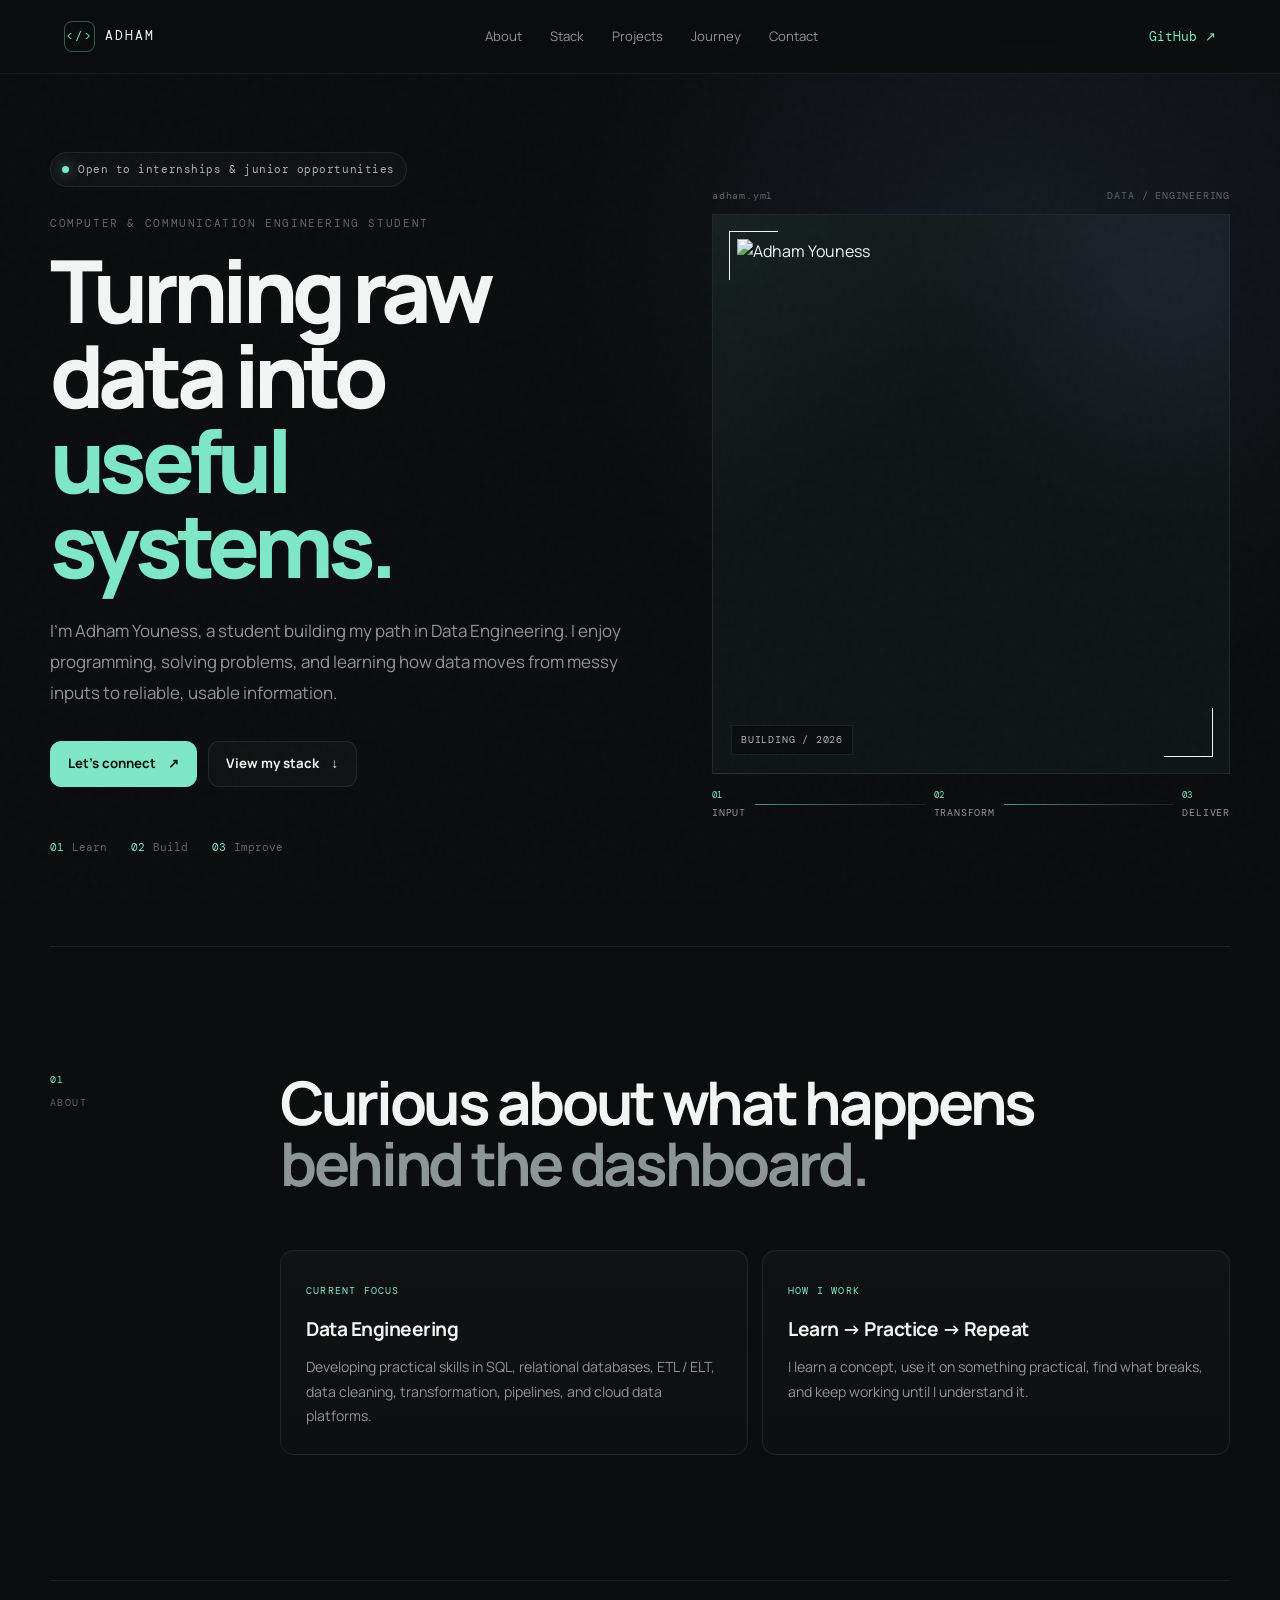
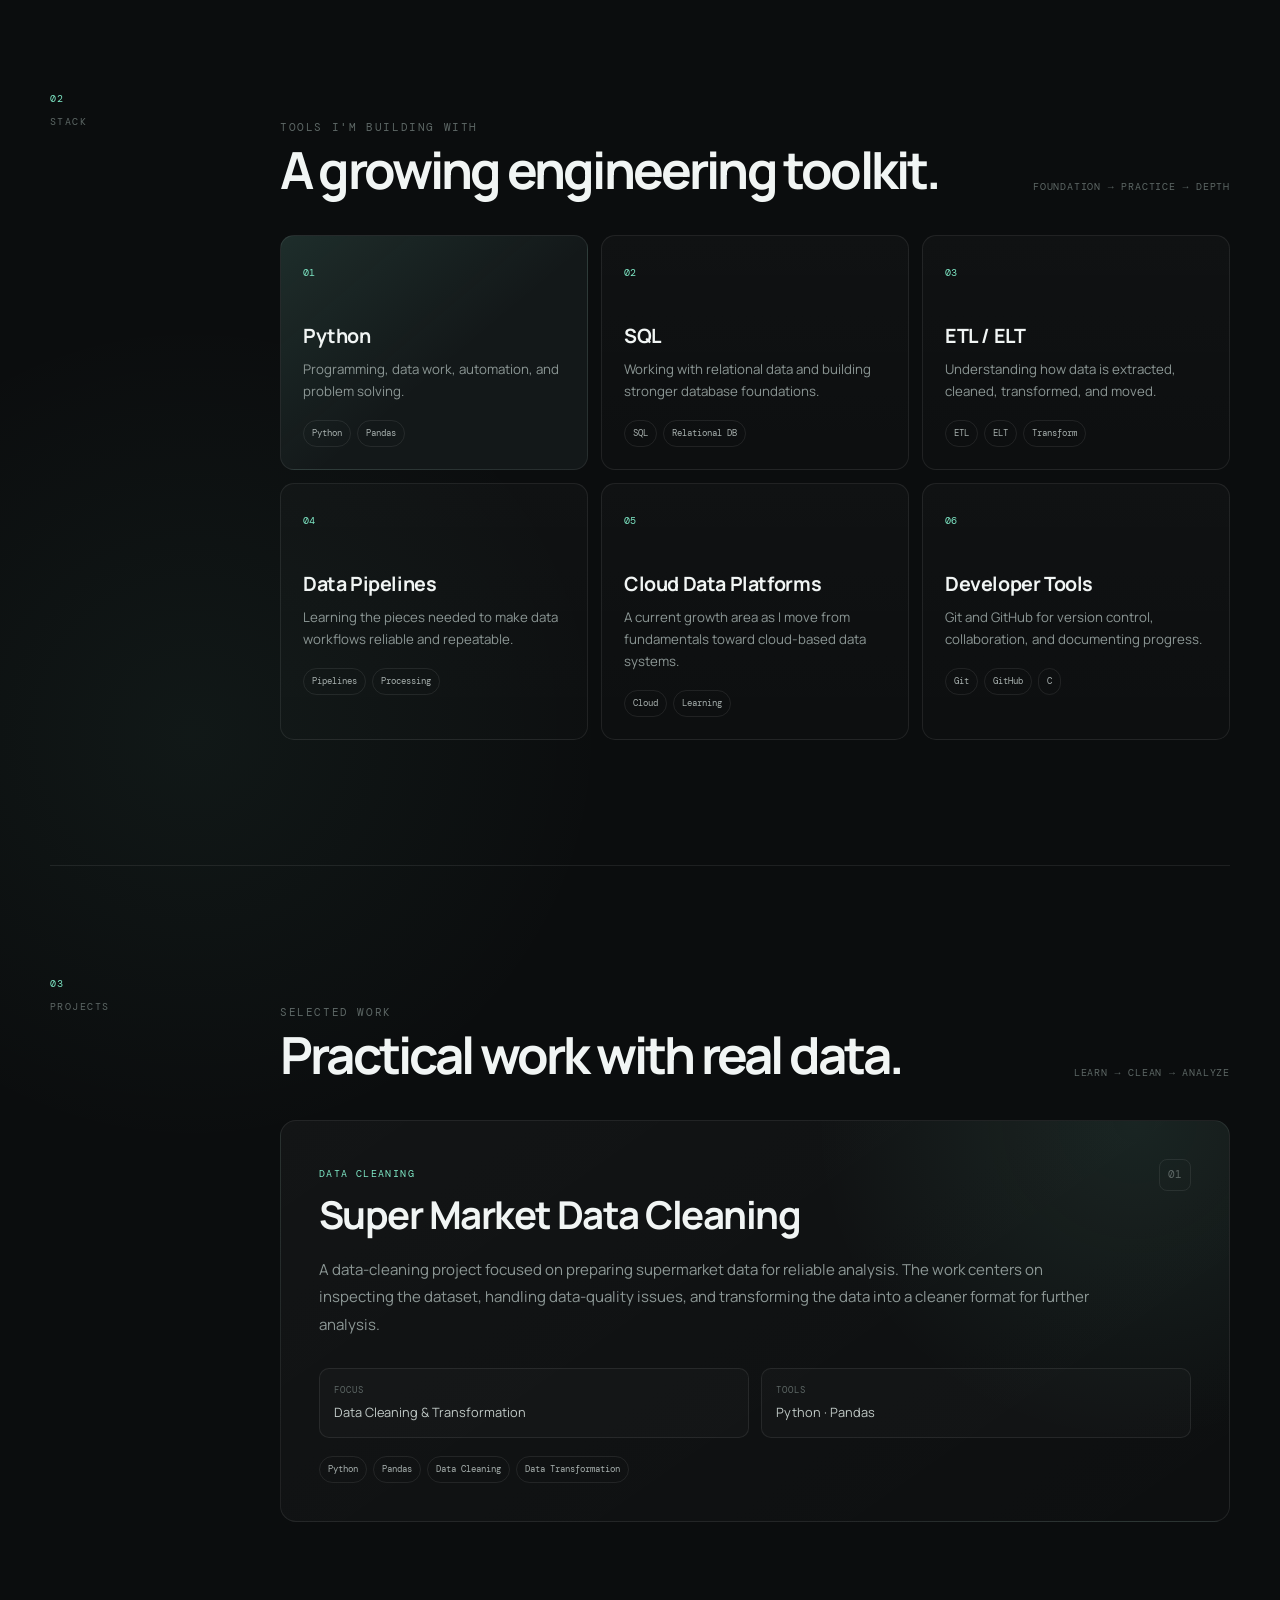
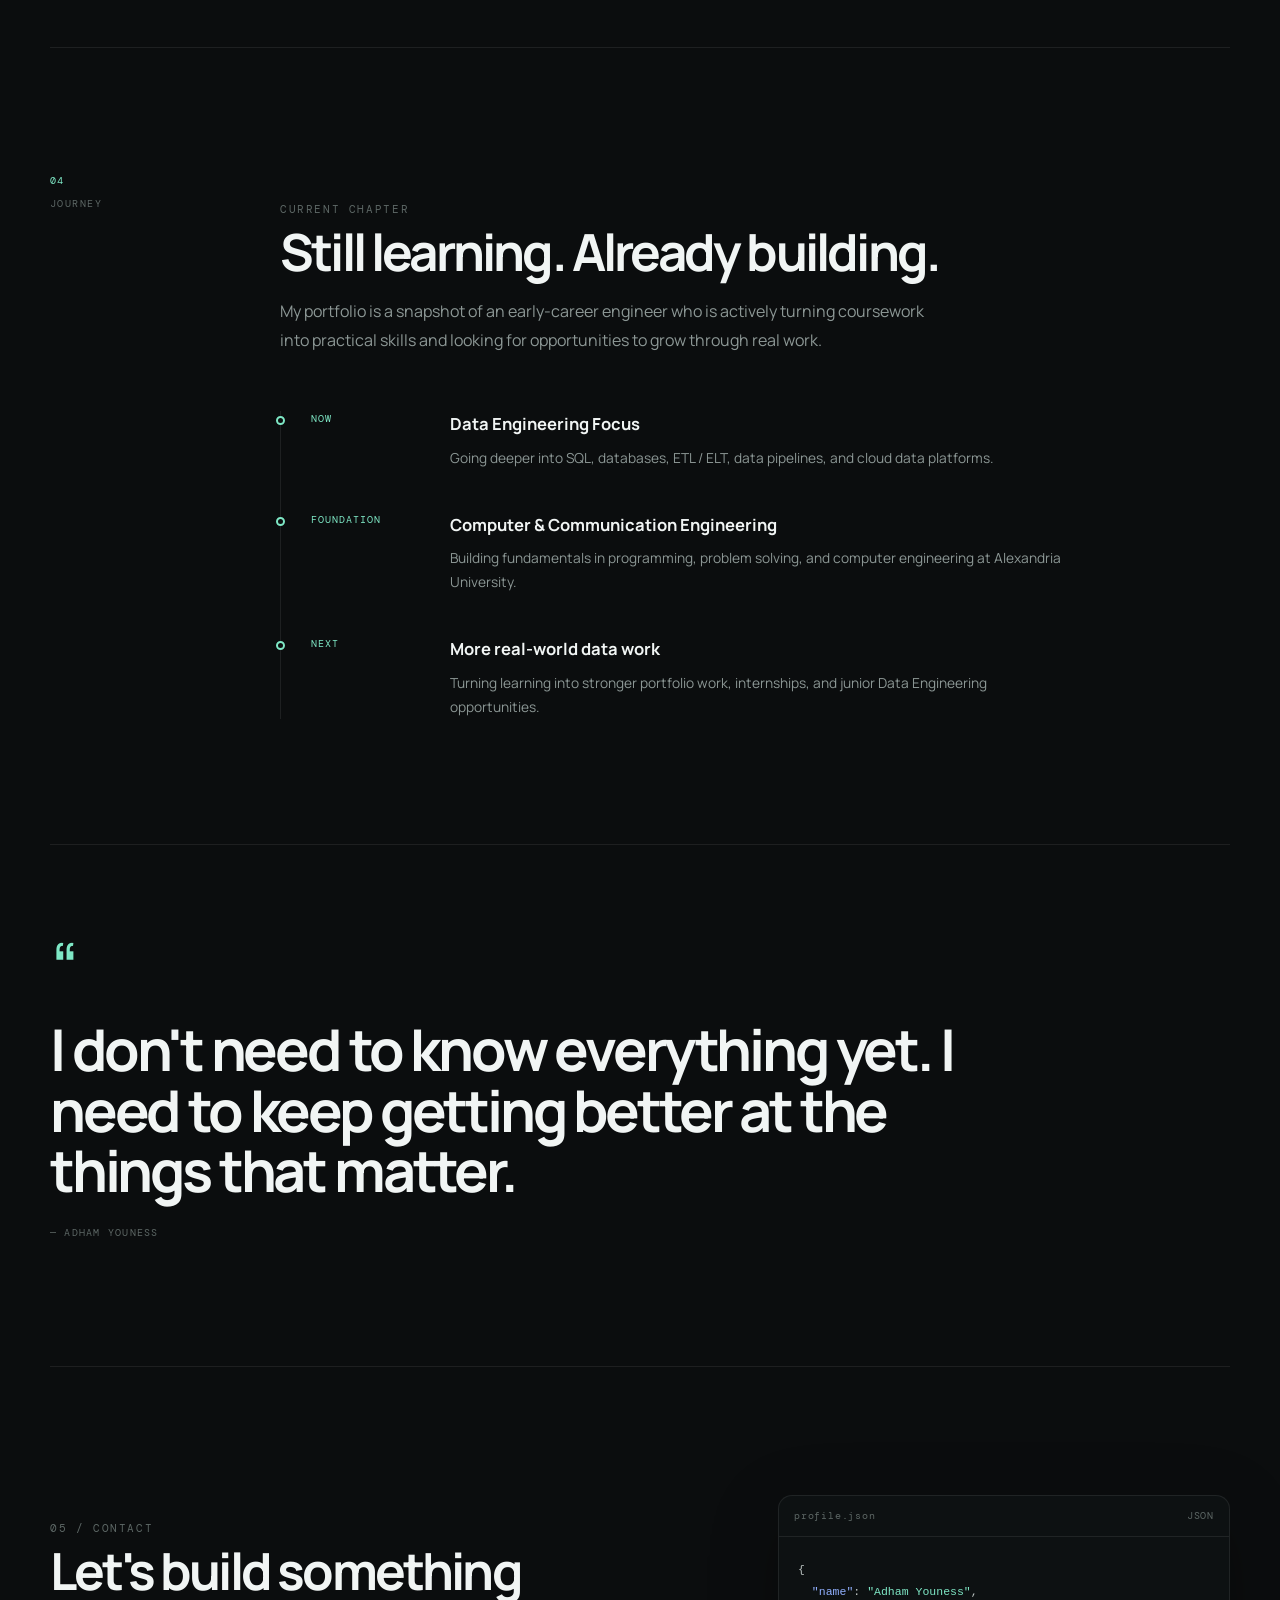
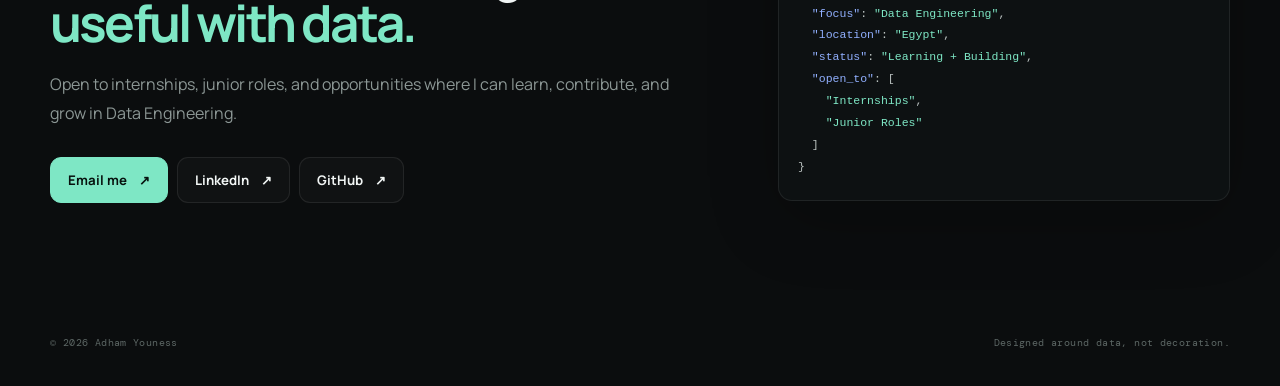
==== commit 3b9c0788: "Add files via upload" ====
--- a/index.html
+++ b/index.html
@@ -3,161 +3,396 @@
 <head>
     <meta charset="UTF-8">
     <meta name="viewport" content="width=device-width, initial-scale=1.0">
-    <title>Adham Youness — Data Engineering Student</title>
-    <meta name="description" content="Adham Youness — Computer & Communication Engineering student focused on Data Engineering, Python, SQL, databases, ETL and data pipelines.">
+
+    <title>Adham Youness — Data Engineering</title>
+    <meta name="description" content="Adham Youness — Computer & Communication Engineering student focused on Data Engineering, Python, SQL, ETL and data pipelines.">
 
     <link rel="preconnect" href="https://fonts.googleapis.com">
     <link rel="preconnect" href="https://fonts.gstatic.com" crossorigin>
-    <link href="https://fonts.googleapis.com/css2?family=Inter:opsz,wght@14..32,300;14..32,400;14..32,600;14..32,700&display=swap" rel="stylesheet">
-    <link rel="stylesheet" href="https://cdnjs.cloudflare.com/ajax/libs/font-awesome/4.7.0/css/font-awesome.min.css">
+    <link href="https://fonts.googleapis.com/css2?family=DM+Mono:wght@400;500&family=Manrope:wght@400;500;600;700;800&display=swap" rel="stylesheet">
     <link rel="stylesheet" href="styles.css">
 </head>
-
 <body>
-    <div id="scroll-progress"></div>
-    <canvas id="particle-canvas"></canvas>
-
-    <nav id="section-nav" aria-label="Section navigation">
-        <a href="#about" class="active">About</a>
-        <a href="#education">Education</a>
-        <a href="#skills">Skills</a>
-        <a href="#contact">Contact</a>
-    </nav>
-
-    <header id="hero">
-        <div id="ppic">
-            <img src="Images/profile.jpg" alt="Adham Youness">
-        </div>
-
-        <h1 class="user-name">
-            <span id="typed-name"></span><span class="cursor"></span>
-        </h1>
-
-        <div id="user-info">
-            <p class="subtitle">
-                Computer & Communication Engineering Student · <strong>Data Engineering</strong>
-            </p>
-
-            <p class="bio">
-                Building a strong foundation in data engineering through Python, SQL, databases,
-                ETL processes, data pipelines, and cloud data platforms.
-            </p>
-
-            <div id="links">
-                <a href="https://www.linkedin.com/in/adham-youness-449a6b227" target="_blank" rel="noopener" aria-label="LinkedIn">
-                    <i class="fa fa-linkedin-square"></i>
-                </a>
-                <a href="https://github.com/adham678" target="_blank" rel="noopener" aria-label="GitHub">
-                    <i class="fa fa-github"></i>
-                </a>
-            </div>
-
-            <a class="scroll-cue" href="#about">
-                <span>Scroll</span>
-                <span class="arrow">↓</span>
-            </a>
-        </div>
+    <div class="noise"></div>
+
+    <header class="topbar">
+        <a class="brand" href="#home" aria-label="Adham Youness home">
+            <span class="brand-mark">&lt;/&gt;</span>
+            <span>ADHAM</span>
+        </a>
+
+        <nav class="desktop-nav">
+            <a href="#about">About</a>
+            <a href="#stack">Stack</a>
+            <a href="#projects">Projects</a>
+            <a href="#journey">Journey</a>
+            <a href="#contact">Contact</a>
+        </nav>
+
+        <a class="top-link" href="https://github.com/adham678" target="_blank" rel="noopener">
+            GitHub ↗
+        </a>
     </header>
 
-    <main>
-        <section id="about" class="panel will-reveal">
-            <h2>About Me</h2>
-
-            <div class="card will-reveal">
+    <main id="home">
+        <!-- HERO -->
+        <section class="hero section">
+            <div class="hero-copy">
+                <div class="eyebrow">
+                    <span class="status-dot"></span>
+                    Open to internships &amp; junior opportunities
+                </div>
+
+                <p class="mono-label">COMPUTER &amp; COMMUNICATION ENGINEERING STUDENT</p>
+
+                <h1>
+                    Turning raw data into
+                    <span class="accent-word">useful systems.</span>
+                </h1>
+
+                <p class="hero-text">
+                    I'm Adham Youness, a student building my path in Data Engineering.
+                    I enjoy programming, solving problems, and learning how data moves
+                    from messy inputs to reliable, usable information.
+                </p>
+
+                <div class="hero-actions">
+                    <a class="button button-primary" href="#contact">Let's connect <span>↗</span></a>
+                    <a class="button button-ghost" href="#stack">View my stack <span>↓</span></a>
+                </div>
+
+                <div class="mini-proof">
+                    <div>
+                        <span class="mini-number">01</span>
+                        <span>Learn</span>
+                    </div>
+                    <div>
+                        <span class="mini-number">02</span>
+                        <span>Build</span>
+                    </div>
+                    <div>
+                        <span class="mini-number">03</span>
+                        <span>Improve</span>
+                    </div>
+                </div>
+            </div>
+
+            <div class="hero-visual">
+                <div class="visual-topline">
+                    <span>adham.yml</span>
+                    <span>DATA / ENGINEERING</span>
+                </div>
+
+                <div class="photo-frame">
+                    <div class="photo-glow"></div>
+                    <img src="assets/profile.jpg" alt="Adham Youness">
+                    <div class="photo-tag">BUILDING / 2026</div>
+                </div>
+
+                <div class="pipeline">
+                    <div class="pipeline-step">
+                        <span class="pipeline-index">01</span>
+                        <span class="pipeline-name">INPUT</span>
+                    </div>
+                    <span class="pipeline-line"></span>
+                    <div class="pipeline-step">
+                        <span class="pipeline-index">02</span>
+                        <span class="pipeline-name">TRANSFORM</span>
+                    </div>
+                    <span class="pipeline-line"></span>
+                    <div class="pipeline-step">
+                        <span class="pipeline-index">03</span>
+                        <span class="pipeline-name">DELIVER</span>
+                    </div>
+                </div>
+            </div>
+        </section>
+
+        <!-- ABOUT -->
+        <section id="about" class="section two-col">
+            <div class="section-label">
+                <span>01</span>
+                <p>ABOUT</p>
+            </div>
+
+            <div class="section-content about-content">
+                <p class="display-copy">
+                    Curious about what happens
+                    <span>behind the dashboard.</span>
+                </p>
+
+                <div class="about-grid">
+                    <div class="about-card">
+                        <span class="card-kicker">CURRENT FOCUS</span>
+                        <h3>Data Engineering</h3>
+                        <p>
+                            Developing practical skills in SQL, relational databases,
+                            ETL / ELT, data cleaning, transformation, pipelines, and
+                            cloud data platforms.
+                        </p>
+                    </div>
+
+                    <div class="about-card">
+                        <span class="card-kicker">HOW I WORK</span>
+                        <h3>Learn → Practice → Repeat</h3>
+                        <p>
+                            I learn a concept, use it on something practical, find what
+                            breaks, and keep working until I understand it.
+                        </p>
+                    </div>
+                </div>
+            </div>
+        </section>
+
+        <!-- STACK -->
+        <section id="stack" class="section two-col stack-section">
+            <div class="section-label">
+                <span>02</span>
+                <p>STACK</p>
+            </div>
+
+            <div class="section-content">
+                <div class="stack-heading">
+                    <div>
+                        <p class="mono-label">TOOLS I'M BUILDING WITH</p>
+                        <h2>A growing engineering toolkit.</h2>
+                    </div>
+                    <span class="stack-note">FOUNDATION → PRACTICE → DEPTH</span>
+                </div>
+
+                <div class="stack-grid">
+                    <article class="stack-card featured">
+                        <span class="stack-num">01</span>
+                        <h3>Python</h3>
+                        <p>Programming, data work, automation, and problem solving.</p>
+                        <div class="tag-row">
+                            <span>Python</span>
+                            <span>Pandas</span>
+                        </div>
+                    </article>
+
+                    <article class="stack-card">
+                        <span class="stack-num">02</span>
+                        <h3>SQL</h3>
+                        <p>Working with relational data and building stronger database foundations.</p>
+                        <div class="tag-row">
+                            <span>SQL</span>
+                            <span>Relational DB</span>
+                        </div>
+                    </article>
+
+                    <article class="stack-card">
+                        <span class="stack-num">03</span>
+                        <h3>ETL / ELT</h3>
+                        <p>Understanding how data is extracted, cleaned, transformed, and moved.</p>
+                        <div class="tag-row">
+                            <span>ETL</span>
+                            <span>ELT</span>
+                            <span>Transform</span>
+                        </div>
+                    </article>
+
+                    <article class="stack-card">
+                        <span class="stack-num">04</span>
+                        <h3>Data Pipelines</h3>
+                        <p>Learning the pieces needed to make data workflows reliable and repeatable.</p>
+                        <div class="tag-row">
+                            <span>Pipelines</span>
+                            <span>Processing</span>
+                        </div>
+                    </article>
+
+                    <article class="stack-card">
+                        <span class="stack-num">05</span>
+                        <h3>Cloud Data Platforms</h3>
+                        <p>A current growth area as I move from fundamentals toward cloud-based data systems.</p>
+                        <div class="tag-row">
+                            <span>Cloud</span>
+                            <span>Learning</span>
+                        </div>
+                    </article>
+
+                    <article class="stack-card">
+                        <span class="stack-num">06</span>
+                        <h3>Developer Tools</h3>
+                        <p>Git and GitHub for version control, collaboration, and documenting progress.</p>
+                        <div class="tag-row">
+                            <span>Git</span>
+                            <span>GitHub</span>
+                            <span>C</span>
+                        </div>
+                    </article>
+                </div>
+            </div>
+        </section>
+
+
+        <!-- PROJECTS -->
+        <section id="projects" class="section two-col projects-section">
+            <div class="section-label">
+                <span>03</span>
+                <p>PROJECTS</p>
+            </div>
+
+            <div class="section-content">
+                <div class="stack-heading">
+                    <div>
+                        <p class="mono-label">SELECTED WORK</p>
+                        <h2>Practical work with real data.</h2>
+                    </div>
+                    <span class="stack-note">LEARN → CLEAN → ANALYZE</span>
+                </div>
+
+                <article class="project-card">
+                    <div class="project-top">
+                        <div>
+                            <span class="project-kicker">DATA CLEANING</span>
+                            <h3>Super Market Data Cleaning</h3>
+                        </div>
+                        <span class="project-number">01</span>
+                    </div>
+
+                    <p class="project-description">
+                        A data-cleaning project focused on preparing supermarket data
+                        for reliable analysis. The work centers on inspecting the dataset,
+                        handling data-quality issues, and transforming the data into a
+                        cleaner format for further analysis.
+                    </p>
+
+                    <div class="project-details">
+                        <div>
+                            <span class="detail-label">FOCUS</span>
+                            <span>Data Cleaning &amp; Transformation</span>
+                        </div>
+                        <div>
+                            <span class="detail-label">TOOLS</span>
+                            <span>Python · Pandas</span>
+                        </div>
+                    </div>
+
+                    <div class="tag-row project-tags">
+                        <span>Python</span>
+                        <span>Pandas</span>
+                        <span>Data Cleaning</span>
+                        <span>Data Transformation</span>
+                    </div>
+                </article>
+            </div>
+        </section>
+
+        <!-- JOURNEY -->
+        <section id="journey" class="section two-col">
+            <div class="section-label">
+                <span>04</span>
+                <p>JOURNEY</p>
+            </div>
+
+            <div class="section-content">
+                <div class="journey-intro">
+                    <p class="mono-label">CURRENT CHAPTER</p>
+                    <h2>Still learning. Already building.</h2>
+                    <p>
+                        My portfolio is a snapshot of an early-career engineer who is
+                        actively turning coursework into practical skills and looking
+                        for opportunities to grow through real work.
+                    </p>
+                </div>
+
+                <div class="timeline">
+                    <div class="timeline-item">
+                        <div class="timeline-dot"></div>
+                        <div class="timeline-meta">NOW</div>
+                        <div>
+                            <h3>Data Engineering Focus</h3>
+                            <p>
+                                Going deeper into SQL, databases, ETL / ELT, data pipelines,
+                                and cloud data platforms.
+                            </p>
+                        </div>
+                    </div>
+
+                    <div class="timeline-item">
+                        <div class="timeline-dot"></div>
+                        <div class="timeline-meta">FOUNDATION</div>
+                        <div>
+                            <h3>Computer &amp; Communication Engineering</h3>
+                            <p>
+                                Building fundamentals in programming, problem solving,
+                                and computer engineering at Alexandria University.
+                            </p>
+                        </div>
+                    </div>
+
+                    <div class="timeline-item">
+                        <div class="timeline-dot"></div>
+                        <div class="timeline-meta">NEXT</div>
+                        <div>
+                            <h3>More real-world data work</h3>
+                            <p>
+                                Turning learning into stronger portfolio work, internships,
+                                and junior Data Engineering opportunities.
+                            </p>
+                        </div>
+                    </div>
+                </div>
+            </div>
+        </section>
+
+        <!-- PERSONAL SIGNAL -->
+        <section class="quote-section section">
+            <div class="quote-mark">“</div>
+            <blockquote>
+                I don't need to know everything yet.
+                I need to keep getting better at the things that matter.
+            </blockquote>
+            <p>— ADHAM YOUNESS</p>
+        </section>
+
+        <!-- CONTACT -->
+        <section id="contact" class="section contact-section">
+            <div class="contact-main">
+                <p class="mono-label">05 / CONTACT</p>
+                <h2>Let's build something<br><span>useful with data.</span></h2>
                 <p>
-                    I’m a Computer & Communication Engineering student at Alexandria University
-                    with a growing focus on Data Engineering. I enjoy programming and problem
-                    solving, and I’m currently developing practical skills in working with data,
-                    databases, ETL workflows, and data pipelines.
+                    Open to internships, junior roles, and opportunities where I can
+                    learn, contribute, and grow in Data Engineering.
                 </p>
-            </div>
-        </section>
-
-        <section id="education" class="panel will-reveal">
-            <h2>Education</h2>
-
-            <div class="card will-reveal">
-                <div class="card-head">
-                    <h3>Alexandria University — Computer & Communication Engineering</h3>
-                    <span class="date">Student</span>
-                </div>
-                <div class="org">
-                    <span class="dot"></span> Alexandria, Egypt
-                </div>
-                <p>
-                    Studying computer and communication engineering while developing a
-                    specialization in Data Engineering and related data technologies.
-                </p>
-            </div>
-        </section>
-
-        <section id="skills" class="panel will-reveal">
-            <h2>Skills</h2>
-
-            <div class="skill-groups">
-                <div class="skill-group">
-                    <h4>Programming & Data</h4>
-                    <div class="skill-tags">
-                        <span class="skill-tag">Python</span>
-                        <span class="skill-tag">C</span>
-                        <span class="skill-tag">SQL</span>
-                        <span class="skill-tag">Pandas</span>
-                    </div>
-                </div>
-
-                <div class="skill-group">
-                    <h4>Data Engineering</h4>
-                    <div class="skill-tags">
-                        <span class="skill-tag">Relational Databases</span>
-                        <span class="skill-tag">ETL / ELT</span>
-                        <span class="skill-tag">Data Cleaning</span>
-                        <span class="skill-tag">Data Transformation</span>
-                        <span class="skill-tag">Data Pipelines</span>
-                        <span class="skill-tag">Data Processing</span>
-                    </div>
-                </div>
-
-                <div class="skill-group">
-                    <h4>Platforms & Tools</h4>
-                    <div class="skill-tags">
-                        <span class="skill-tag">Cloud Data Platforms</span>
-                        <span class="skill-tag">Git</span>
-                        <span class="skill-tag">GitHub</span>
-                    </div>
-                </div>
-
-                <div class="skill-group">
-                    <h4>Strengths</h4>
-                    <div class="skill-tags">
-                        <span class="skill-tag">Problem Solving</span>
-                        <span class="skill-tag">Programming</span>
-                        <span class="skill-tag">Curious</span>
-                        <span class="skill-tag">Adaptable</span>
-                        <span class="skill-tag">Reliable</span>
-                    </div>
-                </div>
-            </div>
-        </section>
-
-        <section id="contact" class="panel center will-reveal">
-            <h2>Get in touch</h2>
-            <p class="lede">
-                Interested in Data Engineering opportunities, internships, and practical projects.
-            </p>
-
-            <div class="contact-links">
-                <a class="btn" href="https://www.linkedin.com/in/adham-youness-449a6b227" target="_blank" rel="noopener">
-                    <i class="fa fa-linkedin"></i> LinkedIn
-                </a>
-                <a class="btn" href="https://github.com/adham678" target="_blank" rel="noopener">
-                    <i class="fa fa-github"></i> GitHub
-                </a>
+
+                <div class="contact-actions">
+                    <a class="button button-primary" href="mailto:YOUR_EMAIL@example.com">
+                        Email me <span>↗</span>
+                    </a>
+                    <a class="button button-ghost" href="https://www.linkedin.com/in/adham-youness-449a6b227" target="_blank" rel="noopener">
+                        LinkedIn <span>↗</span>
+                    </a>
+                    <a class="button button-ghost" href="https://github.com/adham678" target="_blank" rel="noopener">
+                        GitHub <span>↗</span>
+                    </a>
+                </div>
+            </div>
+
+            <div class="contact-code">
+                <div class="code-head">
+                    <span>profile.json</span>
+                    <span>JSON</span>
+                </div>
+<pre><code>{
+  <span class="code-key">"name"</span>: <span class="code-string">"Adham Youness"</span>,
+  <span class="code-key">"focus"</span>: <span class="code-string">"Data Engineering"</span>,
+  <span class="code-key">"location"</span>: <span class="code-string">"Egypt"</span>,
+  <span class="code-key">"status"</span>: <span class="code-string">"Learning + Building"</span>,
+  <span class="code-key">"open_to"</span>: [
+    <span class="code-string">"Internships"</span>,
+    <span class="code-string">"Junior Roles"</span>
+  ]
+}</code></pre>
             </div>
         </section>
     </main>
 
     <footer>
-        <p>© 2026 Adham Youness · Built with <span class="accent">✦</span></p>
+        <span>© 2026 Adham Youness</span>
+        <span>Designed around data, not decoration.</span>
     </footer>
 
     <script src="script.js"></script>
--- a/styles.css
+++ b/styles.css
@@ -1,572 +1,825 @@
-/* ---------- RESET & BASE ---------- */
-*, *::before, *::after {
-    box-sizing: border-box;
-    margin: 0;
-    padding: 0;
-}
+/* ==============================
+   ADHAM YOUNESS — PORTFOLIO V2
+   ============================== */
 
 :root {
-    --bg-primary: #08080a;
-    --bg-card: rgba(255, 255, 255, 0.04);
-    --border-card: rgba(255, 255, 255, 0.08);
-    --text-primary: #ffffff;
-    --text-secondary: rgba(255, 255, 255, 0.7);
-    --text-muted: rgba(255, 255, 255, 0.4);
-    --accent: #6c8cff;
-    --accent-glow: rgba(108, 140, 255, 0.25);
-    --radius: 16px;
-    --transition: 0.4s cubic-bezier(0.25, 0.46, 0.45, 0.94);
-}
-
-html {
-    scroll-behavior: smooth;
-    -webkit-font-smoothing: antialiased;
-}
+    --bg: #0b0d0e;
+    --bg-2: #101415;
+    --panel: #131819;
+    --panel-2: #181d1e;
+    --text: #f1f5f4;
+    --muted: #8c9795;
+    --faint: #5d6765;
+    --line: rgba(255,255,255,.08);
+    --accent: #7ee7c5;
+    --accent-2: #8ca7ff;
+    --accent-soft: rgba(126,231,197,.11);
+    --mono: "DM Mono", monospace;
+    --sans: "Manrope", sans-serif;
+    --ease: cubic-bezier(.2,.7,.2,1);
+}
+
+* { box-sizing: border-box; margin: 0; padding: 0; }
+
+html { scroll-behavior: smooth; }
 
 body {
-    font-family: 'Inter', -apple-system, BlinkMacSystemFont, 'Segoe UI', Roboto, sans-serif;
-    color: var(--text-primary);
-    background: var(--bg-primary);
+    min-width: 320px;
+    background:
+        radial-gradient(circle at 80% 5%, rgba(140,167,255,.09), transparent 28rem),
+        radial-gradient(circle at 15% 45%, rgba(126,231,197,.05), transparent 26rem),
+        var(--bg);
+    color: var(--text);
+    font-family: var(--sans);
+    line-height: 1.6;
     overflow-x: hidden;
-    line-height: 1.6;
-}
-
-::selection {
-    background: var(--accent);
-    color: #fff;
-}
-
-/* ---------- CANVAS ---------- */
-#particle-canvas {
+}
+
+a { color: inherit; text-decoration: none; }
+
+.noise {
     position: fixed;
     inset: 0;
-    width: 100%;
-    height: 100%;
-    z-index: 0;
     pointer-events: none;
-}
-
-/* ---------- PROGRESS BAR ---------- */
-#scroll-progress {
-    position: fixed;
+    z-index: 20;
+    opacity: .035;
+    background-image: url("data:image/svg+xml,%3Csvg viewBox='0 0 160 160' xmlns='http://www.w3.org/2000/svg'%3E%3Cfilter id='n'%3E%3CfeTurbulence type='fractalNoise' baseFrequency='.9' numOctaves='4' stitchTiles='stitch'/%3E%3C/filter%3E%3Crect width='100%25' height='100%25' filter='url(%23n)' opacity='.5'/%3E%3C/svg%3E");
+}
+
+.topbar {
+    position: sticky;
     top: 0;
-    left: 0;
-    height: 3px;
-    width: 0%;
-    background: linear-gradient(90deg, var(--accent), #a78bfa, var(--accent));
-    background-size: 200% 100%;
-    z-index: 100;
-    border-radius: 0 2px 2px 0;
-    box-shadow: 0 0 20px var(--accent-glow);
-}
-
-/* ---------- NAV ---------- */
-#section-nav {
-    position: fixed;
-    top: 20px;
-    left: 50%;
-    transform: translateX(-50%);
-    z-index: 50;
-    display: flex;
-    gap: 4px;
-    padding: 6px 8px;
+    z-index: 30;
+    height: 74px;
+    display: flex;
+    align-items: center;
+    justify-content: space-between;
+    padding: 0 clamp(20px, 5vw, 72px);
+    background: rgba(11,13,14,.78);
+    border-bottom: 1px solid var(--line);
+    backdrop-filter: blur(18px);
+}
+
+.brand {
+    display: inline-flex;
+    gap: 10px;
+    align-items: center;
+    font-family: var(--mono);
+    font-size: .8rem;
+    letter-spacing: .15em;
+}
+
+.brand-mark {
+    display: grid;
+    place-items: center;
+    width: 31px;
+    height: 31px;
+    color: var(--accent);
+    border: 1px solid rgba(126,231,197,.35);
+    border-radius: 8px;
+    font-size: .74rem;
+}
+
+.desktop-nav {
+    display: flex;
+    gap: 28px;
+}
+
+.desktop-nav a,
+.top-link {
+    color: var(--muted);
+    font-size: .82rem;
+    transition: color .25s ease;
+}
+
+.desktop-nav a:hover,
+.top-link:hover { color: var(--text); }
+
+.top-link {
+    font-family: var(--mono);
+    color: var(--accent);
+}
+
+.section {
+    width: min(1180px, calc(100% - 40px));
+    margin-inline: auto;
+}
+
+.hero {
+    min-height: calc(100vh - 74px);
+    display: grid;
+    grid-template-columns: 1.05fr .95fr;
+    gap: clamp(40px, 7vw, 110px);
+    align-items: center;
+    padding: 78px 0 90px;
+}
+
+.hero-copy { max-width: 710px; }
+
+.eyebrow {
+    display: inline-flex;
+    gap: 9px;
+    align-items: center;
+    padding: 8px 11px;
+    border: 1px solid var(--line);
+    background: rgba(255,255,255,.025);
+    color: #aab3b1;
     border-radius: 999px;
-    background: rgba(8, 8, 10, 0.7);
-    backdrop-filter: blur(16px) saturate(1.4);
-    border: 1px solid rgba(255, 255, 255, 0.08);
-    box-shadow: 0 8px 32px rgba(0, 0, 0, 0.6);
-}
-
-#section-nav a {
-    padding: 8px 16px;
-    border-radius: 999px;
-    font-size: 12.5px;
-    font-weight: 500;
-    letter-spacing: 0.02em;
-    color: var(--text-muted);
-    transition: var(--transition);
-    white-space: nowrap;
-    text-decoration: none;
-}
-
-#section-nav a:hover {
-    color: var(--text-primary);
-}
-
-#section-nav a.active {
-    color: #fff;
+    font-family: var(--mono);
+    font-size: .68rem;
+    letter-spacing: .05em;
+}
+
+.status-dot {
+    width: 7px;
+    height: 7px;
+    border-radius: 50%;
     background: var(--accent);
-    box-shadow: 0 0 24px var(--accent-glow);
-}
-
-/* ---------- REVEAL ---------- */
-.will-reveal {
-    opacity: 0;
-    transform: translateY(40px) scale(0.98);
-    transition:
-        opacity 0.8s cubic-bezier(0.25, 0.46, 0.45, 0.94),
-        transform 0.8s cubic-bezier(0.25, 0.46, 0.45, 0.94);
-}
-
-.will-reveal.is-visible {
-    opacity: 1;
-    transform: translateY(0) scale(1);
-}
-
-@media (prefers-reduced-motion: reduce) {
-    .will-reveal {
-        opacity: 1;
-        transform: none;
-        transition: none;
-    }
-}
-
-/* ---------- HERO ---------- */
-#hero {
-    min-height: 100vh;
-    display: flex;
-    flex-direction: column;
+    box-shadow: 0 0 14px rgba(126,231,197,.8);
+}
+
+.mono-label {
+    margin-top: 28px;
+    font-family: var(--mono);
+    font-size: .67rem;
+    letter-spacing: .15em;
+    color: var(--faint);
+}
+
+h1 {
+    margin-top: 14px;
+    max-width: 760px;
+    font-size: clamp(3.2rem, 6.8vw, 6.1rem);
+    line-height: .98;
+    letter-spacing: -.065em;
+    font-weight: 800;
+}
+
+.accent-word,
+.contact-main h2 span { color: var(--accent); }
+
+.hero-text {
+    max-width: 650px;
+    margin-top: 27px;
+    color: var(--muted);
+    font-size: 1.06rem;
+    line-height: 1.85;
+}
+
+.hero-actions {
+    display: flex;
+    gap: 11px;
+    flex-wrap: wrap;
+    margin-top: 32px;
+}
+
+.button {
+    min-height: 46px;
+    padding: 11px 17px;
+    border-radius: 11px;
+    display: inline-flex;
     align-items: center;
-    justify-content: center;
-    text-align: center;
-    padding: 80px 24px 40px;
+    gap: 12px;
+    font-size: .83rem;
+    font-weight: 700;
+    border: 1px solid var(--line);
+    transition: transform .25s ease, border-color .25s ease, background .25s ease;
+}
+
+.button:hover {
+    transform: translateY(-3px);
+    border-color: rgba(255,255,255,.18);
+}
+
+.button span { font-family: var(--mono); }
+
+.button-primary {
+    color: #07110e;
+    background: var(--accent);
+    border-color: var(--accent);
+}
+
+.button-primary:hover {
+    background: #9af0d2;
+    border-color: #9af0d2;
+}
+
+.button-ghost {
+    color: var(--text);
+    background: rgba(255,255,255,.025);
+}
+
+.mini-proof {
+    display: flex;
+    gap: 24px;
+    margin-top: 52px;
+    color: var(--faint);
+    font-family: var(--mono);
+    font-size: .67rem;
+}
+
+.mini-proof > div {
+    display: flex;
+    gap: 8px;
+    align-items: center;
+}
+
+.mini-number { color: var(--accent); }
+
+.hero-visual { width: 100%; }
+
+.visual-topline {
+    display: flex;
+    justify-content: space-between;
+    color: var(--faint);
+    font-family: var(--mono);
+    font-size: .63rem;
+    letter-spacing: .08em;
+    margin-bottom: 10px;
+}
+
+.photo-frame {
     position: relative;
-    z-index: 1;
-}
-
-#ppic {
-    position: relative;
-}
-
-#ppic img {
-    width: 260px;
-    height: 260px;
+    overflow: hidden;
+    min-height: 560px;
+    border: 1px solid var(--line);
+    background:
+        linear-gradient(145deg, rgba(126,231,197,.06), transparent 36%),
+        #101516;
+}
+
+.photo-glow {
+    position: absolute;
+    width: 300px;
+    height: 300px;
+    top: -100px;
+    right: -90px;
+    background: var(--accent-2);
+    opacity: .1;
+    filter: blur(80px);
+    border-radius: 50%;
+}
+
+.photo-frame::before,
+.photo-frame::after {
+    content: "";
+    position: absolute;
+    width: 48px;
+    height: 48px;
+    z-index: 2;
+    border-color: rgba(126,231,197,.6);
+}
+
+.photo-frame::before {
+    left: 16px;
+    top: 16px;
+    border-left: 1px solid;
+    border-top: 1px solid;
+}
+
+.photo-frame::after {
+    right: 16px;
+    bottom: 16px;
+    border-right: 1px solid;
+    border-bottom: 1px solid;
+}
+
+.photo-frame img {
+    position: absolute;
+    inset: 24px;
+    width: calc(100% - 48px);
+    height: calc(100% - 48px);
     object-fit: cover;
     object-position: center top;
-    border-radius: 50%;
-    border: 3px solid rgba(255, 255, 255, 0.1);
-    box-shadow: 0 0 60px var(--accent-glow), 0 0 120px rgba(108, 140, 255, 0.08);
-    transition: var(--transition);
-}
-
-#ppic img:hover {
-    transform: scale(1.03);
-    box-shadow: 0 0 80px var(--accent-glow), 0 0 160px rgba(108, 140, 255, 0.12);
-}
-
-#ppic::after {
-    content: '';
+    filter: contrast(1.02) saturate(.92);
+}
+
+.photo-tag {
     position: absolute;
-    inset: -6px;
-    border-radius: 50%;
-    background: conic-gradient(from 0deg, transparent, var(--accent), transparent, #a78bfa, transparent);
-    z-index: -1;
-    opacity: 0.3;
-    animation: spin-gradient 8s linear infinite;
-}
-
-@keyframes spin-gradient {
-    to { transform: rotate(360deg); }
-}
-
-.user-name {
-    font-size: clamp(2.6rem, 7vw, 4.8rem);
+    bottom: 18px;
+    left: 18px;
+    z-index: 3;
+    padding: 6px 9px;
+    background: rgba(11,13,14,.8);
+    border: 1px solid var(--line);
+    color: #abb5b2;
+    font-family: var(--mono);
+    font-size: .62rem;
+    letter-spacing: .08em;
+}
+
+.pipeline {
+    display: grid;
+    grid-template-columns: auto 1fr auto 1fr auto;
+    gap: 9px;
+    align-items: center;
+    margin-top: 14px;
+    color: var(--muted);
+}
+
+.pipeline-step {
+    display: grid;
+    gap: 2px;
+    justify-items: start;
+}
+
+.pipeline-index {
+    color: var(--accent);
+    font-family: var(--mono);
+    font-size: .58rem;
+}
+
+.pipeline-name {
+    font-family: var(--mono);
+    font-size: .62rem;
+    letter-spacing: .08em;
+}
+
+.pipeline-line {
+    height: 1px;
+    background: linear-gradient(90deg, rgba(126,231,197,.6), var(--line));
+}
+
+.two-col {
+    display: grid;
+    grid-template-columns: 170px minmax(0, 1fr);
+    gap: 60px;
+    padding: 125px 0;
+    border-top: 1px solid var(--line);
+}
+
+.section-label {
+    position: sticky;
+    top: 105px;
+    align-self: start;
+    font-family: var(--mono);
+    font-size: .62rem;
+    letter-spacing: .15em;
+    color: var(--faint);
+}
+
+.section-label span {
+    display: block;
+    color: var(--accent);
+    margin-bottom: 7px;
+}
+
+.display-copy {
+    max-width: 880px;
+    font-size: clamp(2.4rem, 4.7vw, 4.6rem);
+    line-height: 1.02;
+    letter-spacing: -.055em;
     font-weight: 700;
-    margin: 24px 0 6px;
-    background: linear-gradient(135deg, #ffffff 30%, #a78bfa 70%, var(--accent) 100%);
-    -webkit-background-clip: text;
-    -webkit-text-fill-color: transparent;
-    background-clip: text;
-    letter-spacing: -0.02em;
-    line-height: 1.1;
-}
-
-.user-name .cursor {
-    display: inline-block;
-    width: 3px;
-    height: 0.8em;
-    background: var(--accent);
-    margin-left: 4px;
-    -webkit-text-fill-color: transparent;
-    animation: blink 0.8s step-end infinite;
-}
-
-@keyframes blink {
-    0%, 100% { opacity: 1; }
-    50% { opacity: 0; }
-}
-
-#user-info {
-    max-width: 650px;
-}
-
-#user-info .subtitle {
-    font-size: 1.1rem;
-    color: var(--text-secondary);
-    font-weight: 300;
-    margin: 6px 0 0;
-}
-
-#user-info .subtitle strong {
-    color: #fff;
-    font-weight: 500;
-}
-
-#user-info .bio {
-    font-size: 1rem;
-    color: var(--text-secondary);
-    margin-top: 16px;
-    line-height: 1.7;
-}
-
-#links {
-    display: flex;
-    justify-content: center;
+}
+
+.display-copy span { color: var(--muted); }
+
+.about-grid {
+    display: grid;
+    grid-template-columns: repeat(2, 1fr);
     gap: 14px;
-    margin-top: 28px;
-}
-
-#links a {
-    display: flex;
-    align-items: center;
-    justify-content: center;
-    width: 52px;
-    height: 52px;
-    border-radius: 50%;
-    background: rgba(255, 255, 255, 0.05);
-    border: 1px solid rgba(255, 255, 255, 0.08);
-    color: var(--text-secondary);
-    font-size: 22px;
-    transition: var(--transition);
-    text-decoration: none;
-}
-
-#links a:hover {
-    background: var(--accent);
-    border-color: var(--accent);
-    color: #fff;
-    transform: translateY(-4px) scale(1.05);
-    box-shadow: 0 8px 32px var(--accent-glow);
-}
-
-.scroll-cue {
-    display: inline-flex;
-    align-items: center;
-    gap: 8px;
-    margin-top: 48px;
-    color: var(--text-muted);
-    font-size: 12px;
-    letter-spacing: 0.1em;
-    text-transform: uppercase;
-    text-decoration: none;
-    transition: var(--transition);
-}
-
-.scroll-cue:hover {
-    color: var(--text-secondary);
-}
-
-.scroll-cue .arrow {
-    animation: bob 2s ease-in-out infinite;
-}
-
-@keyframes bob {
-    0%, 100% { transform: translateY(0); }
-    50% { transform: translateY(6px); }
-}
-
-/* ---------- MAIN ---------- */
-main {
+    margin-top: 55px;
+}
+
+.about-card,
+.stack-card {
+    background: linear-gradient(180deg, rgba(255,255,255,.025), rgba(255,255,255,.012));
+    border: 1px solid var(--line);
+    border-radius: 14px;
+    transition: transform .3s var(--ease), border-color .3s ease;
+}
+
+.about-card:hover,
+.stack-card:hover {
+    transform: translateY(-4px);
+    border-color: rgba(126,231,197,.22);
+}
+
+.about-card {
+    padding: 25px;
+}
+
+.card-kicker {
+    font-family: var(--mono);
+    font-size: .62rem;
+    color: var(--accent);
+    letter-spacing: .12em;
+}
+
+.about-card h3 {
+    margin-top: 13px;
+    font-size: 1.2rem;
+    letter-spacing: -.025em;
+}
+
+.about-card p {
+    margin-top: 10px;
+    color: var(--muted);
+    font-size: .88rem;
+    line-height: 1.75;
+}
+
+.stack-section { padding-top: 110px; }
+
+.stack-heading {
+    display: flex;
+    justify-content: space-between;
+    gap: 25px;
+    align-items: end;
+}
+
+.stack-heading h2,
+.journey-intro h2,
+.contact-main h2 {
+    margin-top: 8px;
+    font-size: clamp(2.1rem, 4vw, 3.7rem);
+    line-height: 1;
+    letter-spacing: -.055em;
+}
+
+.stack-note {
+    color: var(--faint);
+    font-family: var(--mono);
+    font-size: .62rem;
+    letter-spacing: .08em;
+    white-space: nowrap;
+}
+
+.stack-grid {
+    display: grid;
+    grid-template-columns: repeat(3, 1fr);
+    gap: 13px;
+    margin-top: 40px;
+}
+
+.stack-card {
+    min-height: 215px;
+    padding: 22px;
     position: relative;
-    z-index: 1;
-    max-width: 1200px;
-    margin: 0 auto;
-    padding: 0 20px 40px;
-}
-
-.panel {
-    padding: 40px 0 30px;
-    border-top: 1px solid rgba(255, 255, 255, 0.04);
-}
-
-.panel:first-of-type {
-    border-top: none;
-}
-
-.panel h2 {
-    font-size: clamp(1.6rem, 3vw, 2.2rem);
-    font-weight: 600;
-    margin-bottom: 22px;
-    letter-spacing: -0.01em;
-}
-
-.panel.center {
-    text-align: center;
-}
-
-.lede {
-    color: var(--text-secondary);
-    font-size: 1rem;
-    line-height: 1.8;
-    max-width: 72ch;
-    margin: 0 auto 22px;
-}
-
-/* ---------- CARDS ---------- */
-.card {
-    background: var(--bg-card);
-    border: 1px solid var(--border-card);
-    border-radius: var(--radius);
-    padding: 22px 24px;
-    margin-bottom: 14px;
-    backdrop-filter: blur(4px);
-    transition: var(--transition);
-    position: relative;
-    overflow: hidden;
-}
-
-.card::before {
-    content: '';
-    position: absolute;
-    inset: 0;
-    border-radius: var(--radius);
-    background: linear-gradient(135deg, rgba(108, 140, 255, 0.03), transparent 60%);
-    opacity: 0;
-    transition: var(--transition);
-    pointer-events: none;
-}
-
-.card:hover {
-    border-color: rgba(255, 255, 255, 0.15);
-    transform: translateY(-2px);
-    box-shadow: 0 8px 40px rgba(0, 0, 0, 0.3);
-}
-
-.card:hover::before {
-    opacity: 1;
-}
-
-.card-head {
-    display: flex;
-    flex-wrap: wrap;
-    justify-content: space-between;
-    align-items: baseline;
-    gap: 6px 16px;
-    margin-bottom: 2px;
-}
-
-.card h3 {
-    font-size: 1.05rem;
-    font-weight: 600;
-    color: #fff;
-}
-
-.card .date {
-    font-size: 0.8rem;
-    color: var(--text-muted);
-    white-space: nowrap;
-    font-weight: 400;
-    background: rgba(255, 255, 255, 0.05);
-    padding: 2px 12px;
-    border-radius: 999px;
-    border: 1px solid rgba(255, 255, 255, 0.05);
-}
-
-.card .org {
-    font-size: 0.9rem;
-    color: var(--text-secondary);
-    margin-bottom: 10px;
-    display: flex;
-    align-items: center;
-    gap: 6px;
-}
-
-.card .org .dot {
-    width: 5px;
-    height: 5px;
-    border-radius: 50%;
-    background: var(--accent);
-}
-
-.card p {
-    color: var(--text-secondary);
-    font-size: 0.92rem;
-    line-height: 1.7;
-}
-
-/* ---------- SKILLS ---------- */
-.skill-groups {
-    display: grid;
-    grid-template-columns: 1fr 1fr;
-    gap: 24px 32px;
-}
-
-.skill-group h4 {
-    font-size: 0.7rem;
-    letter-spacing: 0.1em;
-    text-transform: uppercase;
-    color: var(--text-muted);
-    margin-bottom: 10px;
-    font-weight: 600;
-}
-
-.skill-tags {
+}
+
+.stack-card.featured {
+    background:
+        linear-gradient(140deg, rgba(126,231,197,.10), transparent 55%),
+        var(--panel);
+}
+
+.stack-num {
+    font-family: var(--mono);
+    font-size: .64rem;
+    color: var(--accent);
+}
+
+.stack-card h3 {
+    margin-top: 36px;
+    font-size: 1.23rem;
+    letter-spacing: -.02em;
+}
+
+.stack-card p {
+    margin-top: 8px;
+    color: var(--muted);
+    font-size: .83rem;
+    line-height: 1.65;
+}
+
+.tag-row {
     display: flex;
     flex-wrap: wrap;
     gap: 6px;
-}
-
-.skill-tag {
-    font-size: 0.75rem;
-    font-weight: 500;
-    color: var(--text-secondary);
-    background: rgba(255, 255, 255, 0.05);
-    border: 1px solid rgba(255, 255, 255, 0.06);
-    padding: 4px 12px;
+    margin-top: 17px;
+}
+
+.tag-row span {
+    padding: 5px 8px;
+    border: 1px solid var(--line);
     border-radius: 999px;
-    transition: var(--transition);
-    cursor: default;
-}
-
-.skill-tag:hover {
-    background: var(--accent);
-    color: #fff;
-    border-color: var(--accent);
-    transform: scale(1.04);
-    box-shadow: 0 4px 20px var(--accent-glow);
-}
-
-/* ---------- CONTACT ---------- */
-.contact-links {
-    display: flex;
-    justify-content: center;
-    gap: 12px;
+    color: #a8b1af;
+    font-family: var(--mono);
+    font-size: .59rem;
+}
+
+.journey-intro {
+    max-width: 760px;
+}
+
+.journey-intro > p:last-child {
+    margin-top: 20px;
+    max-width: 670px;
+    color: var(--muted);
+    line-height: 1.8;
+}
+
+.timeline {
+    margin-top: 56px;
+    border-left: 1px solid var(--line);
+}
+
+.timeline-item {
+    display: grid;
+    grid-template-columns: 115px 1fr;
+    gap: 24px;
+    position: relative;
+    padding: 0 0 42px 30px;
+}
+
+.timeline-item:last-child { padding-bottom: 0; }
+
+.timeline-dot {
+    position: absolute;
+    left: -5px;
+    top: 5px;
+    width: 9px;
+    height: 9px;
+    border-radius: 50%;
+    background: var(--bg);
+    border: 2px solid var(--accent);
+}
+
+.timeline-meta {
+    font-family: var(--mono);
+    font-size: .61rem;
+    color: var(--accent);
+    letter-spacing: .1em;
+}
+
+.timeline-item h3 {
+    font-size: 1.04rem;
+}
+
+.timeline-item p {
+    margin-top: 8px;
+    color: var(--muted);
+    font-size: .86rem;
+    line-height: 1.75;
+    max-width: 620px;
+}
+
+.quote-section {
+    padding: 110px 0 125px;
+    border-top: 1px solid var(--line);
+    border-bottom: 1px solid var(--line);
+}
+
+.quote-mark {
+    color: var(--accent);
+    font-size: 5rem;
+    line-height: .4;
+}
+
+blockquote {
+    max-width: 920px;
+    margin-top: 32px;
+    font-size: clamp(2.1rem, 4.5vw, 4.4rem);
+    font-weight: 700;
+    line-height: 1.05;
+    letter-spacing: -.055em;
+}
+
+.quote-section > p {
+    margin-top: 24px;
+    color: var(--faint);
+    font-family: var(--mono);
+    font-size: .65rem;
+    letter-spacing: .12em;
+}
+
+.contact-section {
+    display: grid;
+    grid-template-columns: 1.2fr .8fr;
+    gap: 50px;
+    padding: 125px 0 110px;
+}
+
+.contact-main > p:not(.mono-label) {
+    max-width: 620px;
+    margin-top: 22px;
+    color: var(--muted);
+    line-height: 1.8;
+}
+
+.contact-actions {
+    display: flex;
     flex-wrap: wrap;
-}
-
-.btn {
-    display: inline-flex;
-    align-items: center;
-    gap: 10px;
-    padding: 10px 24px;
-    border-radius: 999px;
-    border: 1px solid rgba(255, 255, 255, 0.12);
-    color: #fff;
-    font-size: 0.92rem;
-    font-weight: 500;
-    text-decoration: none;
-    transition: var(--transition);
-    background: rgba(255, 255, 255, 0.03);
-}
-
-.btn:hover {
-    background: var(--accent);
-    border-color: var(--accent);
-    transform: translateY(-3px);
-    box-shadow: 0 8px 32px var(--accent-glow);
-}
-
-.btn i {
-    font-size: 1.1rem;
-}
-
-/* ---------- FOOTER ---------- */
+    gap: 9px;
+    margin-top: 30px;
+}
+
+.contact-code {
+    align-self: center;
+    background: #0d1112;
+    border: 1px solid var(--line);
+    border-radius: 14px;
+    overflow: hidden;
+    box-shadow: 0 18px 70px rgba(0,0,0,.22);
+}
+
+.code-head {
+    display: flex;
+    justify-content: space-between;
+    padding: 12px 15px;
+    border-bottom: 1px solid var(--line);
+    color: var(--faint);
+    font-family: var(--mono);
+    font-size: .62rem;
+    letter-spacing: .08em;
+}
+
+.contact-code pre {
+    margin: 0;
+    padding: 22px 19px;
+    overflow-x: auto;
+    font-family: var(--mono);
+    font-size: .72rem;
+    line-height: 1.9;
+    color: #bac2c0;
+}
+
+.code-key { color: #91b0ff; }
+.code-string { color: var(--accent); }
+
 footer {
-    position: relative;
-    z-index: 1;
-    text-align: center;
-    padding: 30px 24px 40px;
-    color: var(--text-muted);
-    font-size: 0.8rem;
-    border-top: 1px solid rgba(255, 255, 255, 0.04);
-    max-width: 1200px;
+    width: min(1180px, calc(100% - 40px));
     margin: 0 auto;
-}
-
-.accent {
-    color: var(--accent);
-}
-
-/* ---------- RESPONSIVE ---------- */
-@media (max-width: 640px) {
-    #section-nav {
-        top: auto;
-        bottom: 16px;
-        max-width: calc(100% - 32px);
-        overflow-x: auto;
-        gap: 2px;
-        padding: 5px 6px;
-        border-radius: 14px;
-    }
-
-    #section-nav a {
-        padding: 6px 12px;
-        font-size: 11px;
-    }
-
-    #hero {
-        min-height: 92vh;
-        padding: 60px 16px 20px;
-    }
-
-    #ppic img {
-        width: 180px;
-        height: 180px;
-    }
-
-    .user-name {
-        font-size: 2.2rem;
-    }
-
-    #user-info .subtitle {
-        font-size: 0.95rem;
-    }
-
-    #user-info .bio {
-        font-size: 0.9rem;
-    }
-
-    #links a {
-        width: 44px;
-        height: 44px;
-        font-size: 18px;
-    }
-
-    .panel {
-        padding: 30px 0 20px;
-    }
-
-    .card {
-        padding: 16px 18px;
-    }
-
-    .card h3 {
-        font-size: 0.95rem;
-    }
-
-    .skill-groups {
+    padding: 22px 0 35px;
+    display: flex;
+    justify-content: space-between;
+    gap: 20px;
+    color: var(--faint);
+    font-family: var(--mono);
+    font-size: .61rem;
+    letter-spacing: .04em;
+}
+
+@media (max-width: 1000px) {
+    .hero {
         grid-template-columns: 1fr;
-        gap: 20px;
-    }
-
-    .btn {
-        padding: 8px 18px;
-        font-size: 0.85rem;
-    }
-
-    .scroll-cue {
-        margin-top: 32px;
-    }
-}
-
-@media (max-width: 400px) {
-    #section-nav a {
-        padding: 4px 10px;
-        font-size: 10px;
-    }
-
-    .card-head {
+        min-height: auto;
+    }
+
+    .hero-visual {
+        max-width: 680px;
+        margin-inline: auto;
+    }
+
+    .photo-frame { min-height: 620px; }
+    .stack-grid { grid-template-columns: repeat(2, 1fr); }
+    .contact-section { grid-template-columns: 1fr; }
+}
+
+@media (max-width: 760px) {
+    .topbar { padding-inline: 18px; }
+    .desktop-nav { display: none; }
+
+    .section {
+        width: min(100% - 28px, 700px);
+    }
+
+    .hero { padding: 52px 0 72px; }
+
+    h1 {
+        font-size: clamp(3rem, 15vw, 5rem);
+    }
+
+    .hero-text { font-size: .96rem; }
+
+    .photo-frame { min-height: 520px; }
+
+    .two-col {
+        grid-template-columns: 1fr;
+        gap: 24px;
+        padding: 86px 0;
+    }
+
+    .section-label {
+        position: static;
+        display: flex;
+        gap: 9px;
+        align-items: center;
+    }
+
+    .section-label span { margin: 0; }
+
+    .display-copy {
+        font-size: clamp(2.25rem, 12vw, 4rem);
+    }
+
+    .about-grid { grid-template-columns: 1fr; }
+    .stack-grid { grid-template-columns: 1fr; }
+
+    .stack-heading {
+        display: block;
+    }
+
+    .stack-note {
+        display: block;
+        margin-top: 15px;
+    }
+
+    .timeline-item {
+        grid-template-columns: 1fr;
+        gap: 8px;
+    }
+
+    .contact-section {
+        padding: 86px 0;
+    }
+
+    footer {
+        width: min(100% - 28px, 700px);
         flex-direction: column;
-        align-items: flex-start;
-    }
-}
+    }
+}
+
+@media (max-width: 480px) {
+    .brand { font-size: .72rem; }
+
+    .top-link { font-size: .72rem; }
+
+    .hero-actions,
+    .contact-actions {
+        flex-direction: column;
+        align-items: stretch;
+    }
+
+    .button {
+        justify-content: center;
+    }
+
+    .mini-proof {
+        gap: 15px;
+        margin-top: 38px;
+    }
+
+    .photo-frame {
+        min-height: 470px;
+    }
+
+    .photo-frame img {
+        inset: 16px;
+        width: calc(100% - 32px);
+        height: calc(100% - 32px);
+    }
+
+    .pipeline {
+        grid-template-columns: 1fr;
+        gap: 4px;
+    }
+
+    .pipeline-line { display: none; }
+
+    .quote-section {
+        padding: 90px 0;
+    }
+}
+
+@media (prefers-reduced-motion: reduce) {
+    html { scroll-behavior: auto; }
+    *, *::before, *::after {
+        transition: none !important;
+        animation: none !important;
+    }
+}
+
+/* ---------- REVEAL ---------- */
+.about-card,
+.stack-card,
+.timeline-item,
+.contact-code,
+.quote-section {
+    opacity: 0;
+    transform: translateY(20px);
+    transition: opacity .7s ease, transform .7s var(--ease), border-color .3s ease;
+}
+
+.about-card.is-visible,
+.stack-card.is-visible,
+.timeline-item.is-visible,
+.contact-code.is-visible,
+.quote-section.is-visible {
+    opacity: 1;
+    transform: translateY(0);
+}
+
+/* ---------- PROJECTS ---------- */
+.projects-section { padding-top: 110px; }
+.project-card {
+    margin-top: 40px;
+    padding: clamp(24px, 4vw, 38px);
+    border: 1px solid var(--line);
+    border-radius: 16px;
+    background: radial-gradient(circle at 90% 0%, rgba(126,231,197,.09), transparent 20rem), linear-gradient(145deg, rgba(255,255,255,.035), rgba(255,255,255,.01));
+    transition: transform .3s var(--ease), border-color .3s ease, box-shadow .3s ease;
+}
+.project-card:hover { transform: translateY(-5px); border-color: rgba(126,231,197,.24); box-shadow: 0 22px 65px rgba(0,0,0,.22); }
+.project-top { display:flex; align-items:flex-start; justify-content:space-between; gap:20px; }
+.project-kicker { color:var(--accent); font-family:var(--mono); font-size:.62rem; letter-spacing:.14em; }
+.project-card h3 { margin-top:10px; font-size:clamp(1.7rem,3vw,2.5rem); line-height:1.05; letter-spacing:-.04em; }
+.project-number { color:var(--faint); font-family:var(--mono); font-size:.7rem; border:1px solid var(--line); padding:6px 8px; border-radius:8px; }
+.project-description { max-width:780px; margin-top:21px; color:var(--muted); font-size:.94rem; line-height:1.8; }
+.project-details { display:grid; grid-template-columns:repeat(2,minmax(0,1fr)); gap:12px; margin-top:30px; }
+.project-details > div { display:grid; gap:5px; padding:14px; border:1px solid var(--line); border-radius:10px; background:rgba(255,255,255,.018); }
+.detail-label { color:var(--faint); font-family:var(--mono); font-size:.58rem; letter-spacing:.12em; }
+.project-details > div > span:last-child { color:#c0c9c6; font-size:.8rem; }
+.project-tags { margin-top:18px; }
+@media (max-width:600px) { .project-details { grid-template-columns:1fr; } }
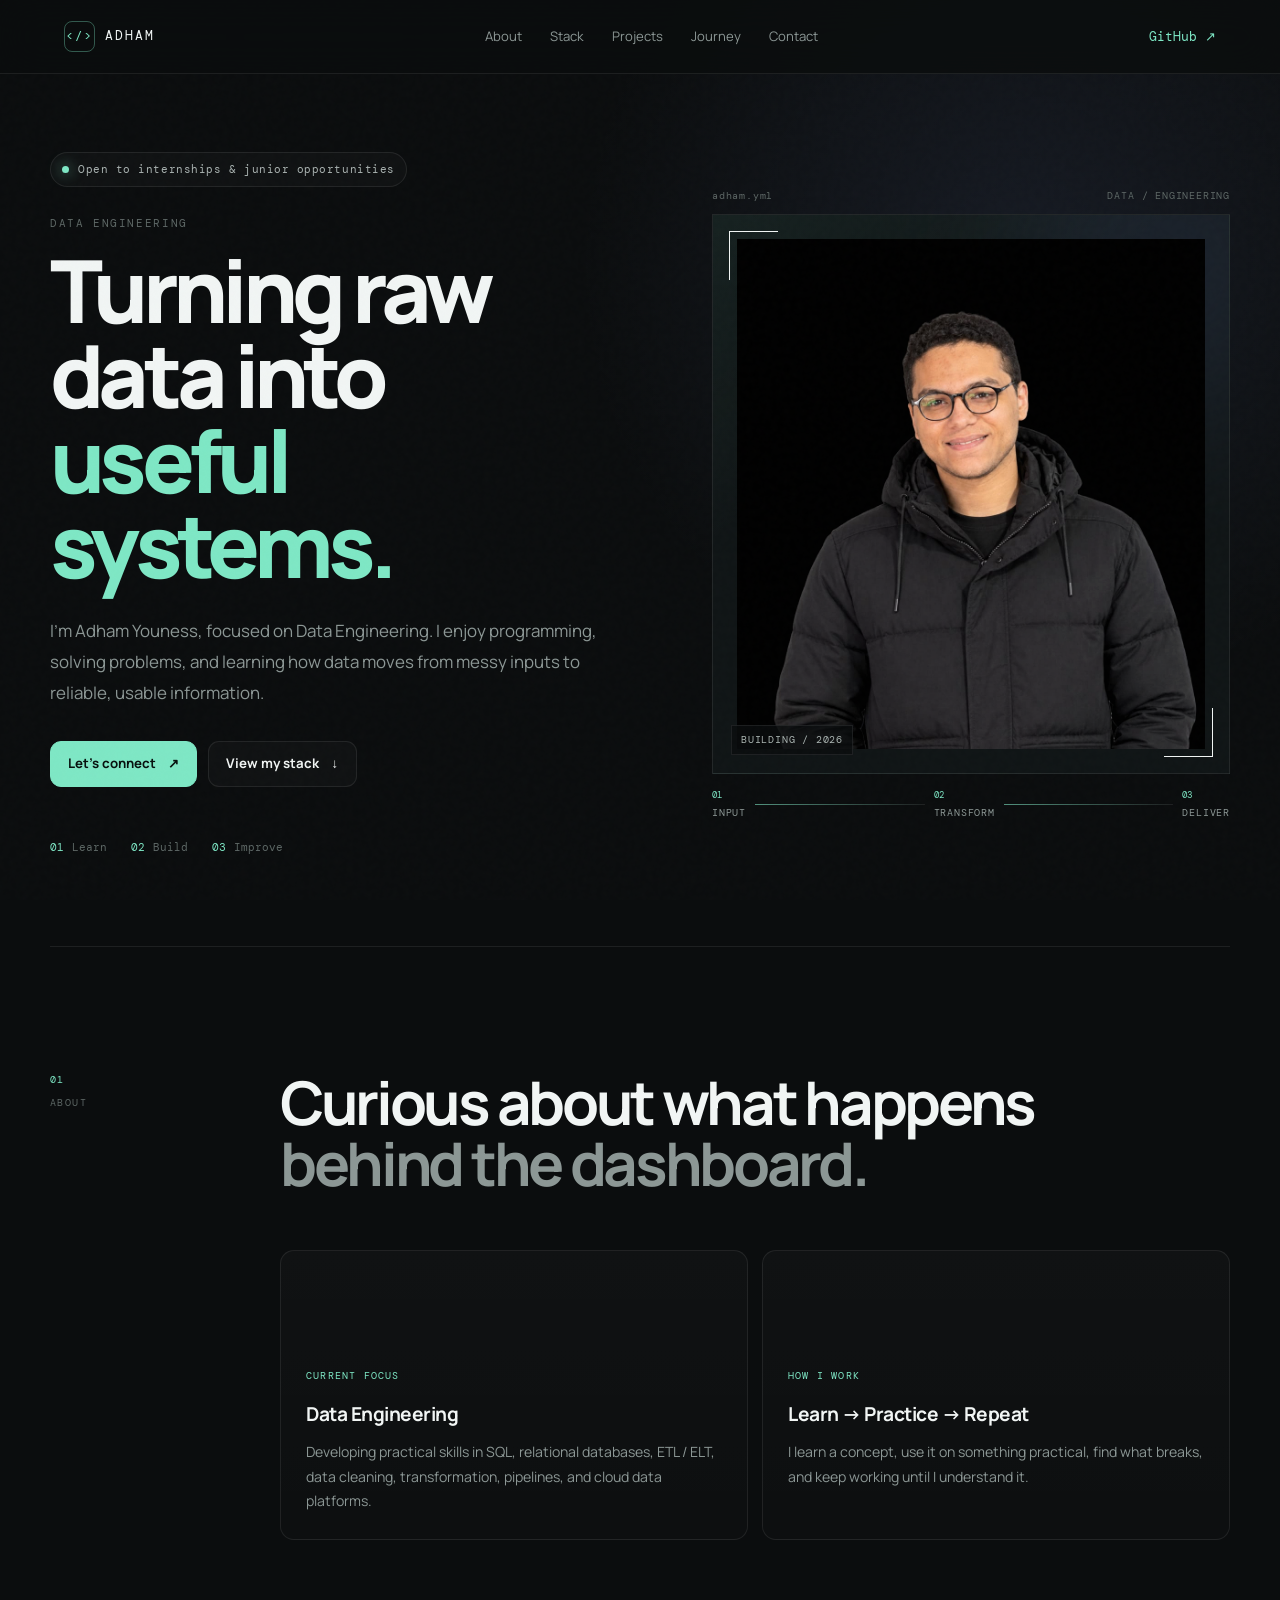
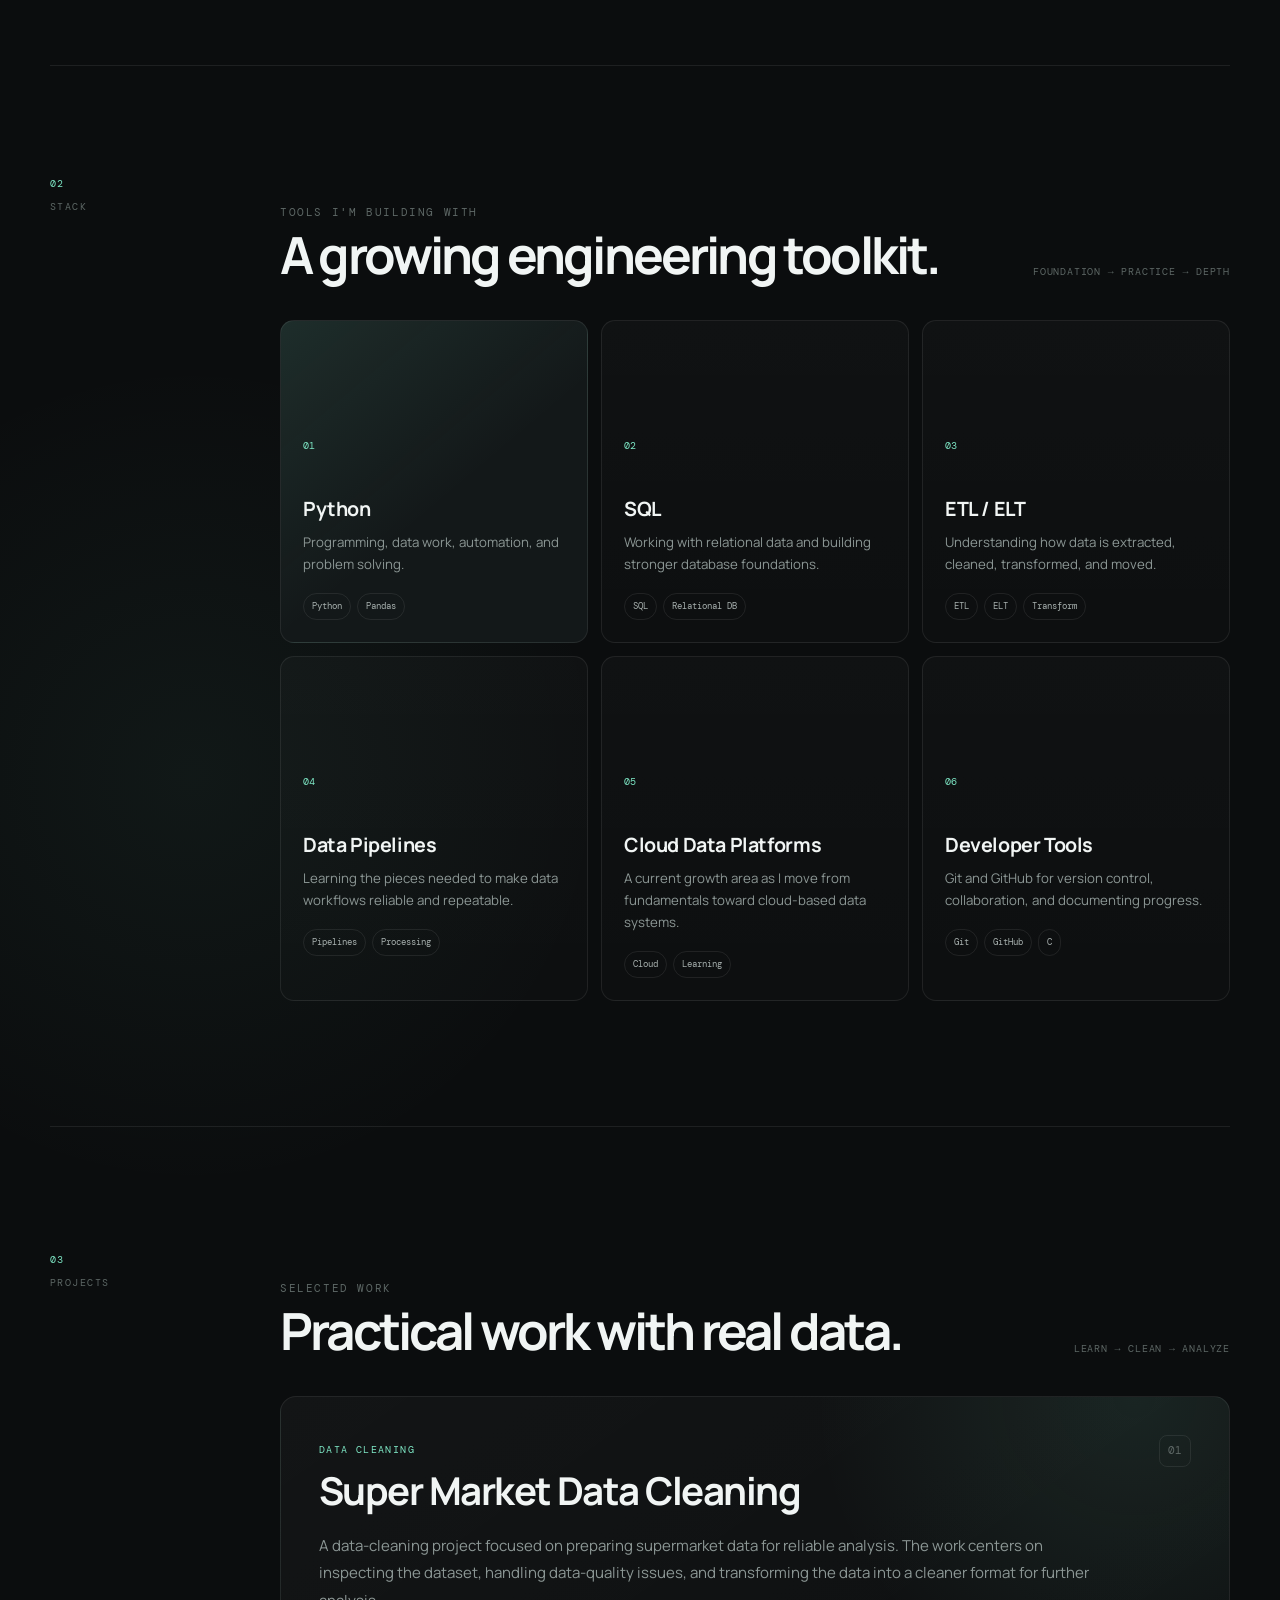
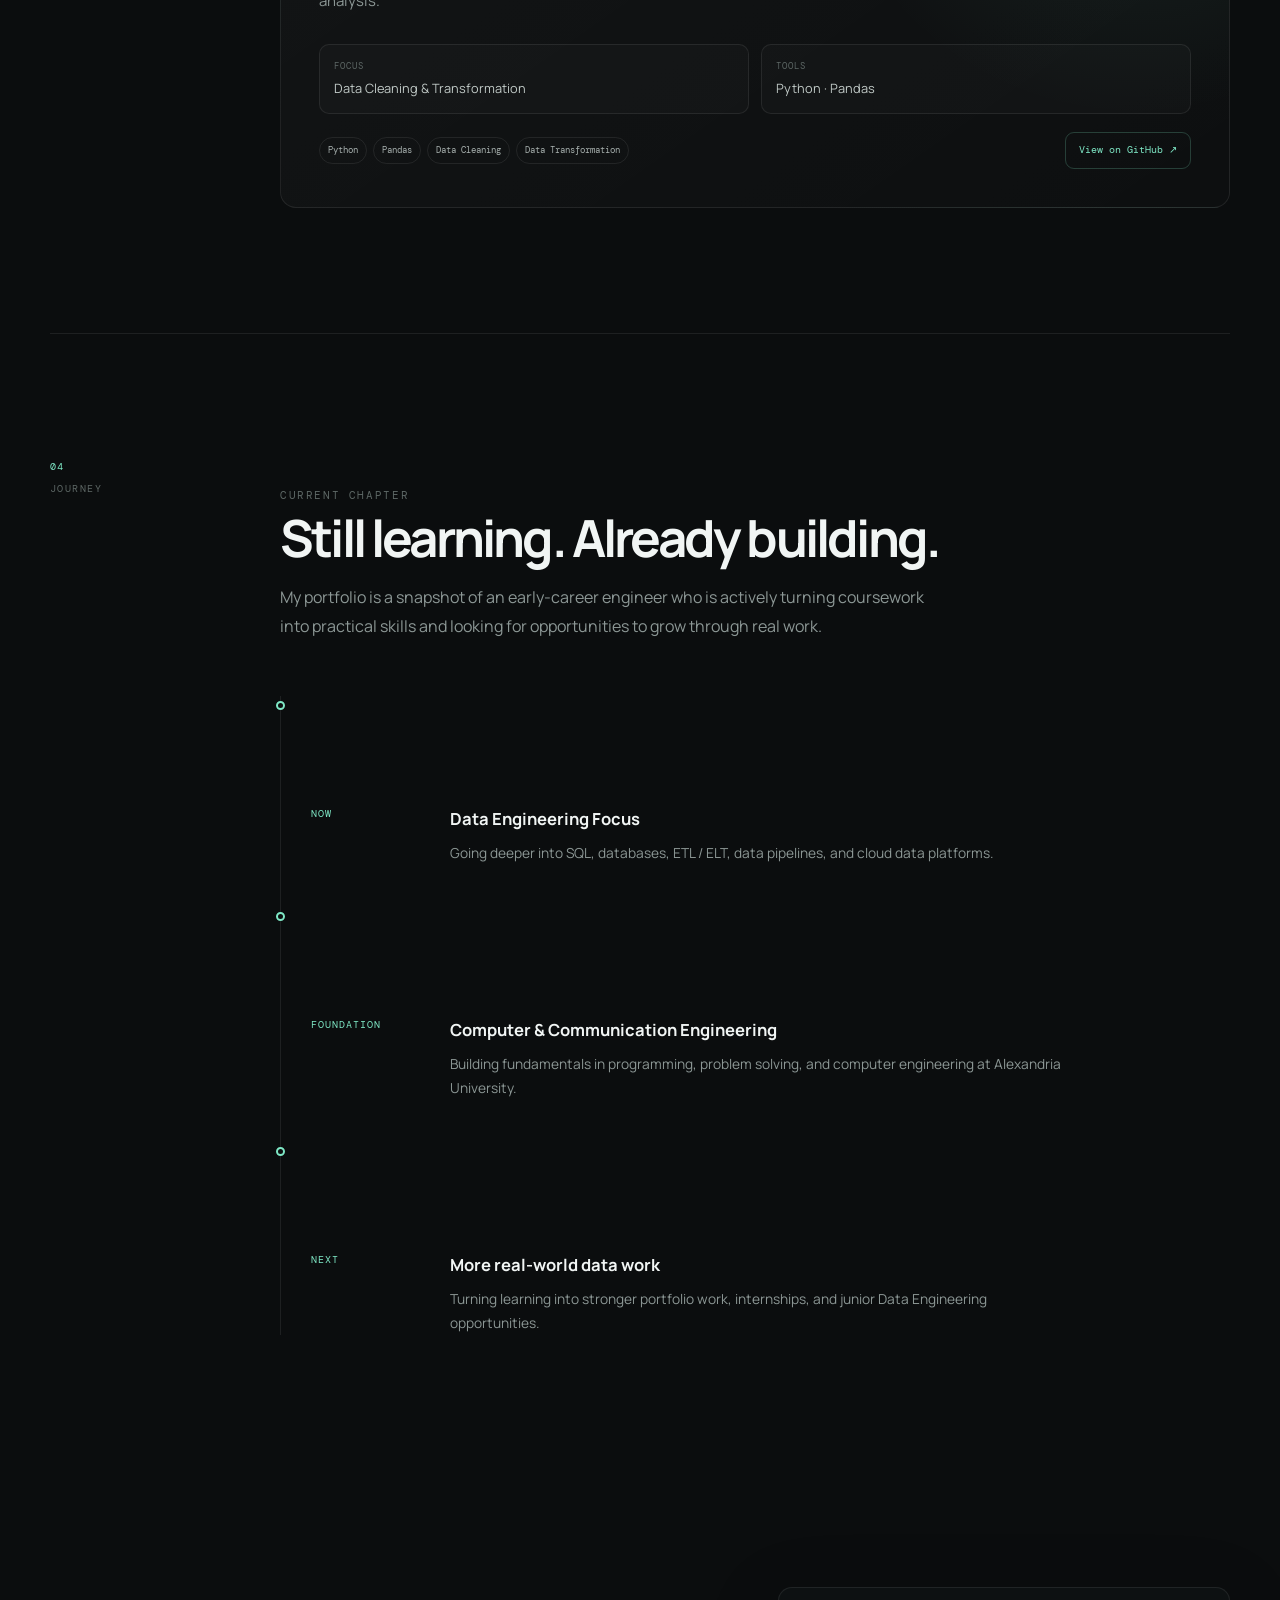
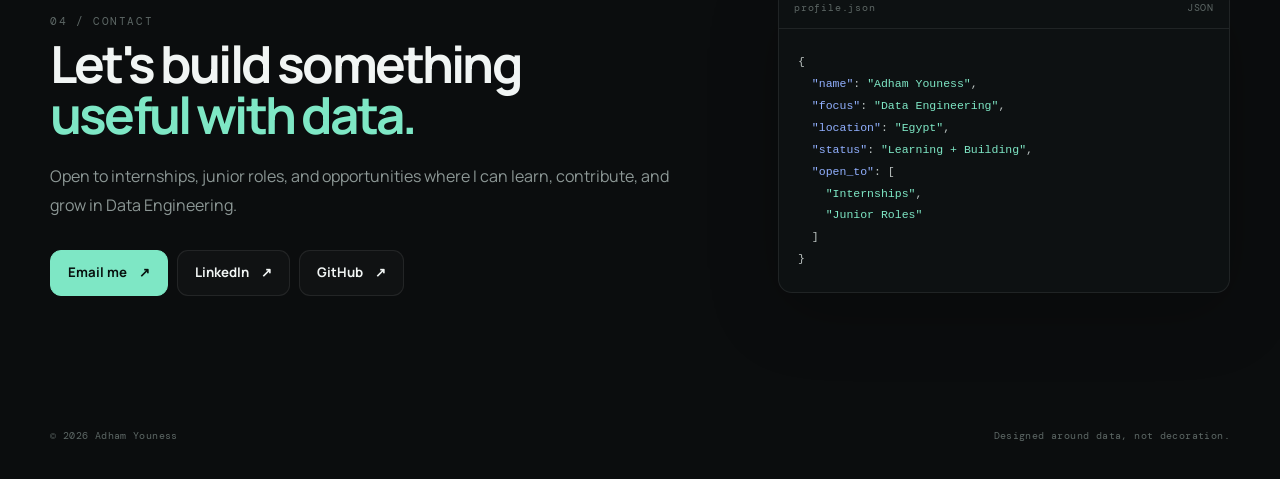
==== commit 12f5364b: "Add files via upload" ====
--- a/index.html
+++ b/index.html
@@ -5,7 +5,7 @@
     <meta name="viewport" content="width=device-width, initial-scale=1.0">
 
     <title>Adham Youness — Data Engineering</title>
-    <meta name="description" content="Adham Youness — Computer & Communication Engineering student focused on Data Engineering, Python, SQL, ETL and data pipelines.">
+    <meta name="description" content="Adham Youness — Data Engineering, Python, SQL, ETL and data pipelines.">
 
     <link rel="preconnect" href="https://fonts.googleapis.com">
     <link rel="preconnect" href="https://fonts.gstatic.com" crossorigin>
@@ -43,7 +43,7 @@
                     Open to internships &amp; junior opportunities
                 </div>
 
-                <p class="mono-label">COMPUTER &amp; COMMUNICATION ENGINEERING STUDENT</p>
+                <p class="mono-label">DATA ENGINEERING</p>
 
                 <h1>
                     Turning raw data into
@@ -51,7 +51,7 @@
                 </h1>
 
                 <p class="hero-text">
-                    I'm Adham Youness, a student building my path in Data Engineering.
+                    I'm Adham Youness, focused on Data Engineering.
                     I enjoy programming, solving problems, and learning how data moves
                     from messy inputs to reliable, usable information.
                 </p>
@@ -270,11 +270,16 @@
                         </div>
                     </div>
 
-                    <div class="tag-row project-tags">
-                        <span>Python</span>
-                        <span>Pandas</span>
-                        <span>Data Cleaning</span>
-                        <span>Data Transformation</span>
+                    <div class="project-footer">
+                        <div class="tag-row project-tags">
+                            <span>Python</span>
+                            <span>Pandas</span>
+                            <span>Data Cleaning</span>
+                            <span>Data Transformation</span>
+                        </div>
+                        <a class="project-link" href="https://github.com/adham678" target="_blank" rel="noopener">
+                            View on GitHub ↗
+                        </a>
                     </div>
                 </article>
             </div>
@@ -338,20 +343,10 @@
             </div>
         </section>
 
-        <!-- PERSONAL SIGNAL -->
-        <section class="quote-section section">
-            <div class="quote-mark">“</div>
-            <blockquote>
-                I don't need to know everything yet.
-                I need to keep getting better at the things that matter.
-            </blockquote>
-            <p>— ADHAM YOUNESS</p>
-        </section>
-
         <!-- CONTACT -->
         <section id="contact" class="section contact-section">
             <div class="contact-main">
-                <p class="mono-label">05 / CONTACT</p>
+                <p class="mono-label">04 / CONTACT</p>
                 <h2>Let's build something<br><span>useful with data.</span></h2>
                 <p>
                     Open to internships, junior roles, and opportunities where I can
--- a/styles.css
+++ b/styles.css
@@ -555,35 +555,6 @@
     max-width: 620px;
 }
 
-.quote-section {
-    padding: 110px 0 125px;
-    border-top: 1px solid var(--line);
-    border-bottom: 1px solid var(--line);
-}
-
-.quote-mark {
-    color: var(--accent);
-    font-size: 5rem;
-    line-height: .4;
-}
-
-blockquote {
-    max-width: 920px;
-    margin-top: 32px;
-    font-size: clamp(2.1rem, 4.5vw, 4.4rem);
-    font-weight: 700;
-    line-height: 1.05;
-    letter-spacing: -.055em;
-}
-
-.quote-section > p {
-    margin-top: 24px;
-    color: var(--faint);
-    font-family: var(--mono);
-    font-size: .65rem;
-    letter-spacing: .12em;
-}
-
 .contact-section {
     display: grid;
     grid-template-columns: 1.2fr .8fr;
@@ -768,9 +739,6 @@
 
     .pipeline-line { display: none; }
 
-    .quote-section {
-        padding: 90px 0;
-    }
 }
 
 @media (prefers-reduced-motion: reduce) {
@@ -785,21 +753,12 @@
 .about-card,
 .stack-card,
 .timeline-item,
-.contact-code,
-.quote-section {
-    opacity: 0;
-    transform: translateY(20px);
-    transition: opacity .7s ease, transform .7s var(--ease), border-color .3s ease;
-}
+.contact-code
 
 .about-card.is-visible,
 .stack-card.is-visible,
 .timeline-item.is-visible,
-.contact-code.is-visible,
-.quote-section.is-visible {
-    opacity: 1;
-    transform: translateY(0);
-}
+.contact-code.is-visible
 
 /* ---------- PROJECTS ---------- */
 .projects-section { padding-top: 110px; }
@@ -823,3 +782,47 @@
 .project-details > div > span:last-child { color:#c0c9c6; font-size:.8rem; }
 .project-tags { margin-top:18px; }
 @media (max-width:600px) { .project-details { grid-template-columns:1fr; } }
+
+/* ---------- PROJECT FOOTER ---------- */
+.project-footer {
+    display: flex;
+    align-items: center;
+    justify-content: space-between;
+    gap: 18px;
+    margin-top: 18px;
+    flex-wrap: wrap;
+}
+
+.project-tags {
+    margin-top: 0;
+}
+
+.project-link {
+    display: inline-flex;
+    align-items: center;
+    gap: 8px;
+    padding: 9px 13px;
+    border: 1px solid rgba(126,231,197,.22);
+    border-radius: 9px;
+    color: var(--accent);
+    font-family: var(--mono);
+    font-size: .65rem;
+    transition: transform .25s ease, background .25s ease, border-color .25s ease;
+}
+
+.project-link:hover {
+    transform: translateY(-2px);
+    background: rgba(126,231,197,.07);
+    border-color: rgba(126,231,197,.42);
+}
+
+@media (max-width: 600px) {
+    .project-footer {
+        align-items: stretch;
+        flex-direction: column;
+    }
+
+    .project-link {
+        justify-content: center;
+    }
+}
